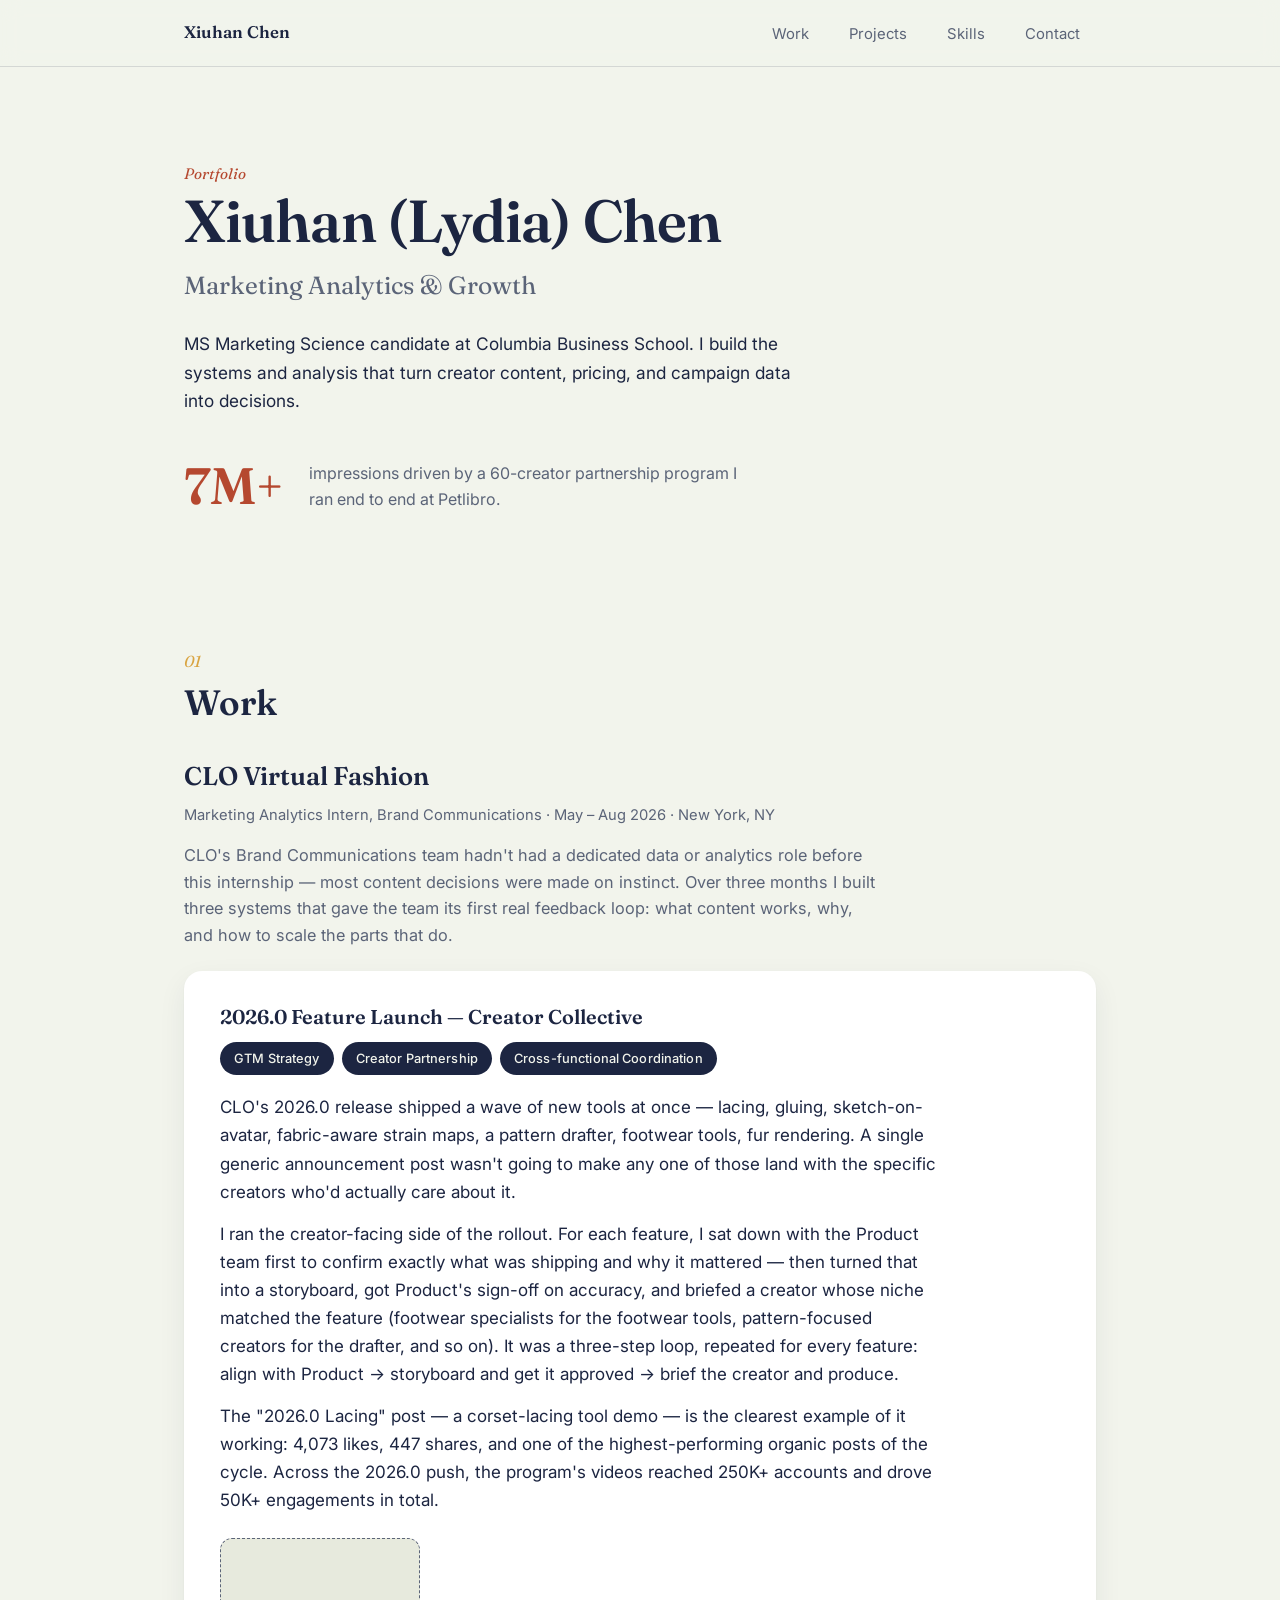
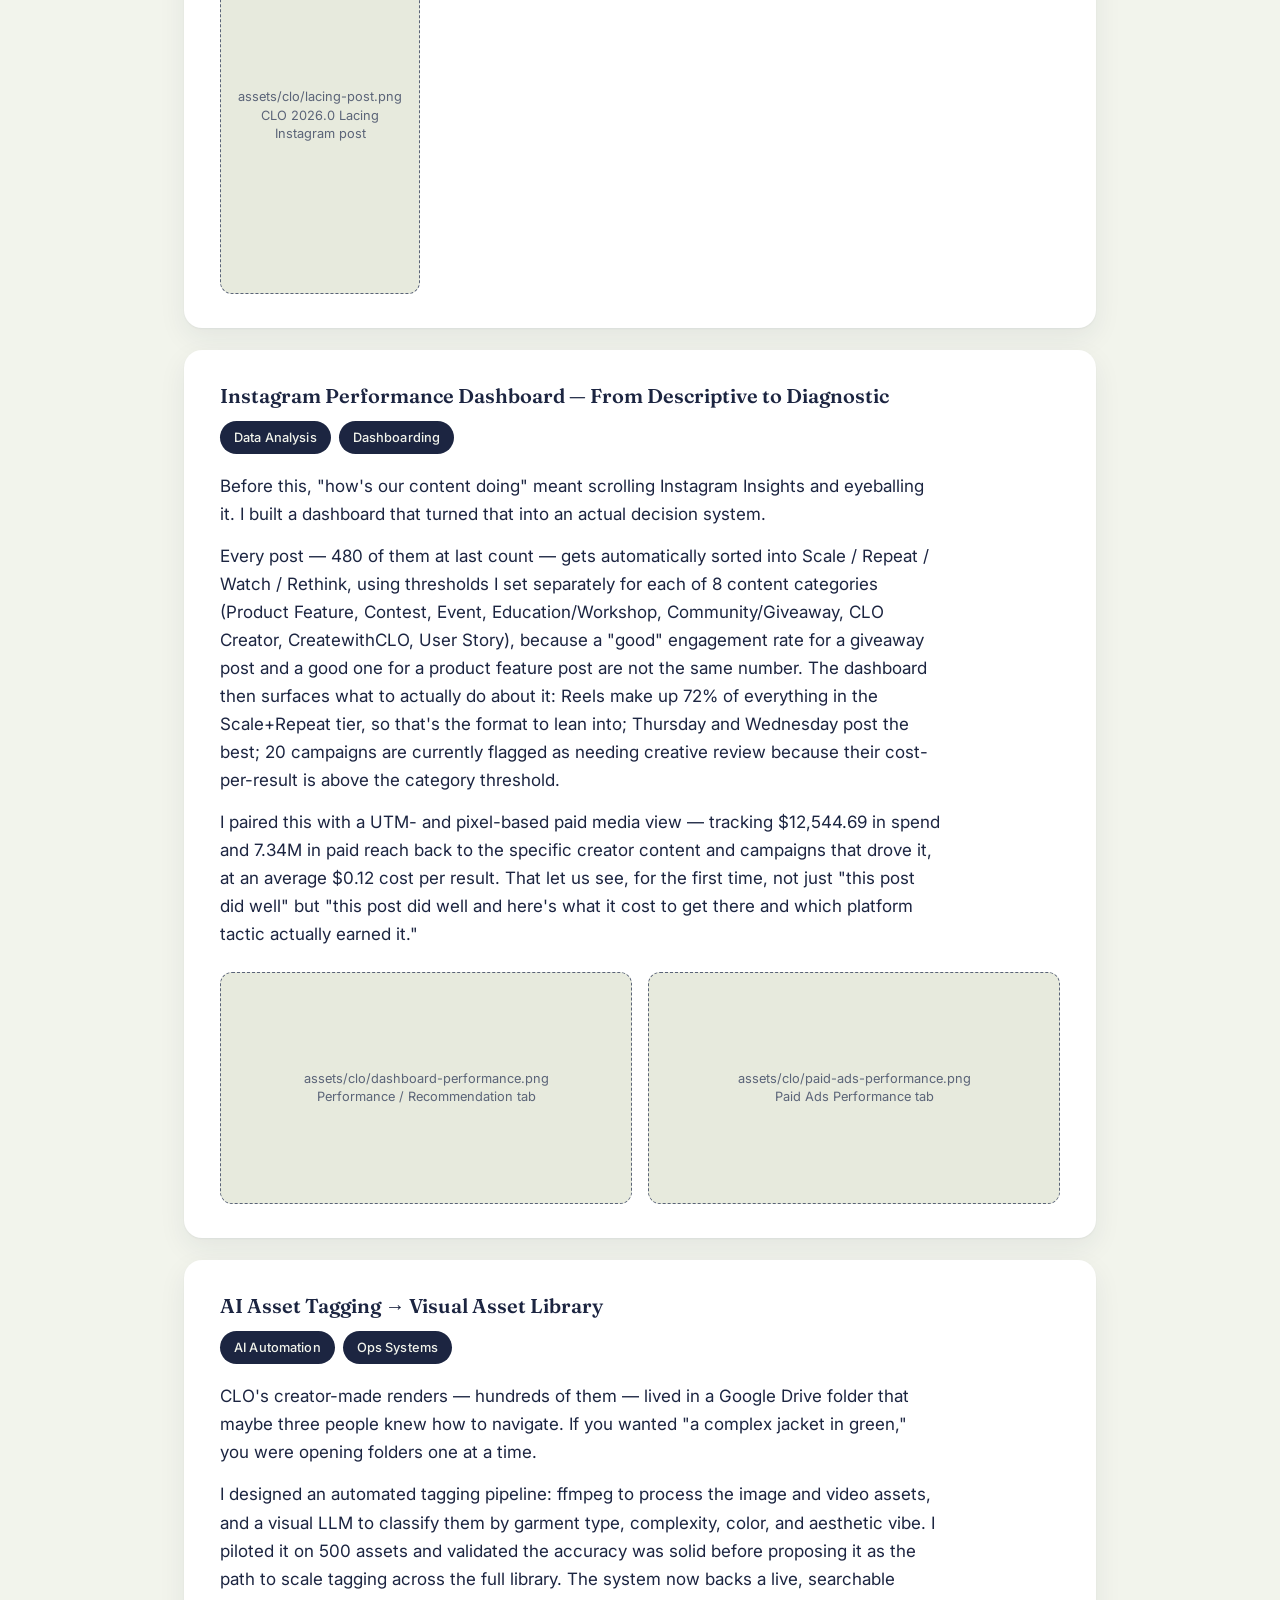
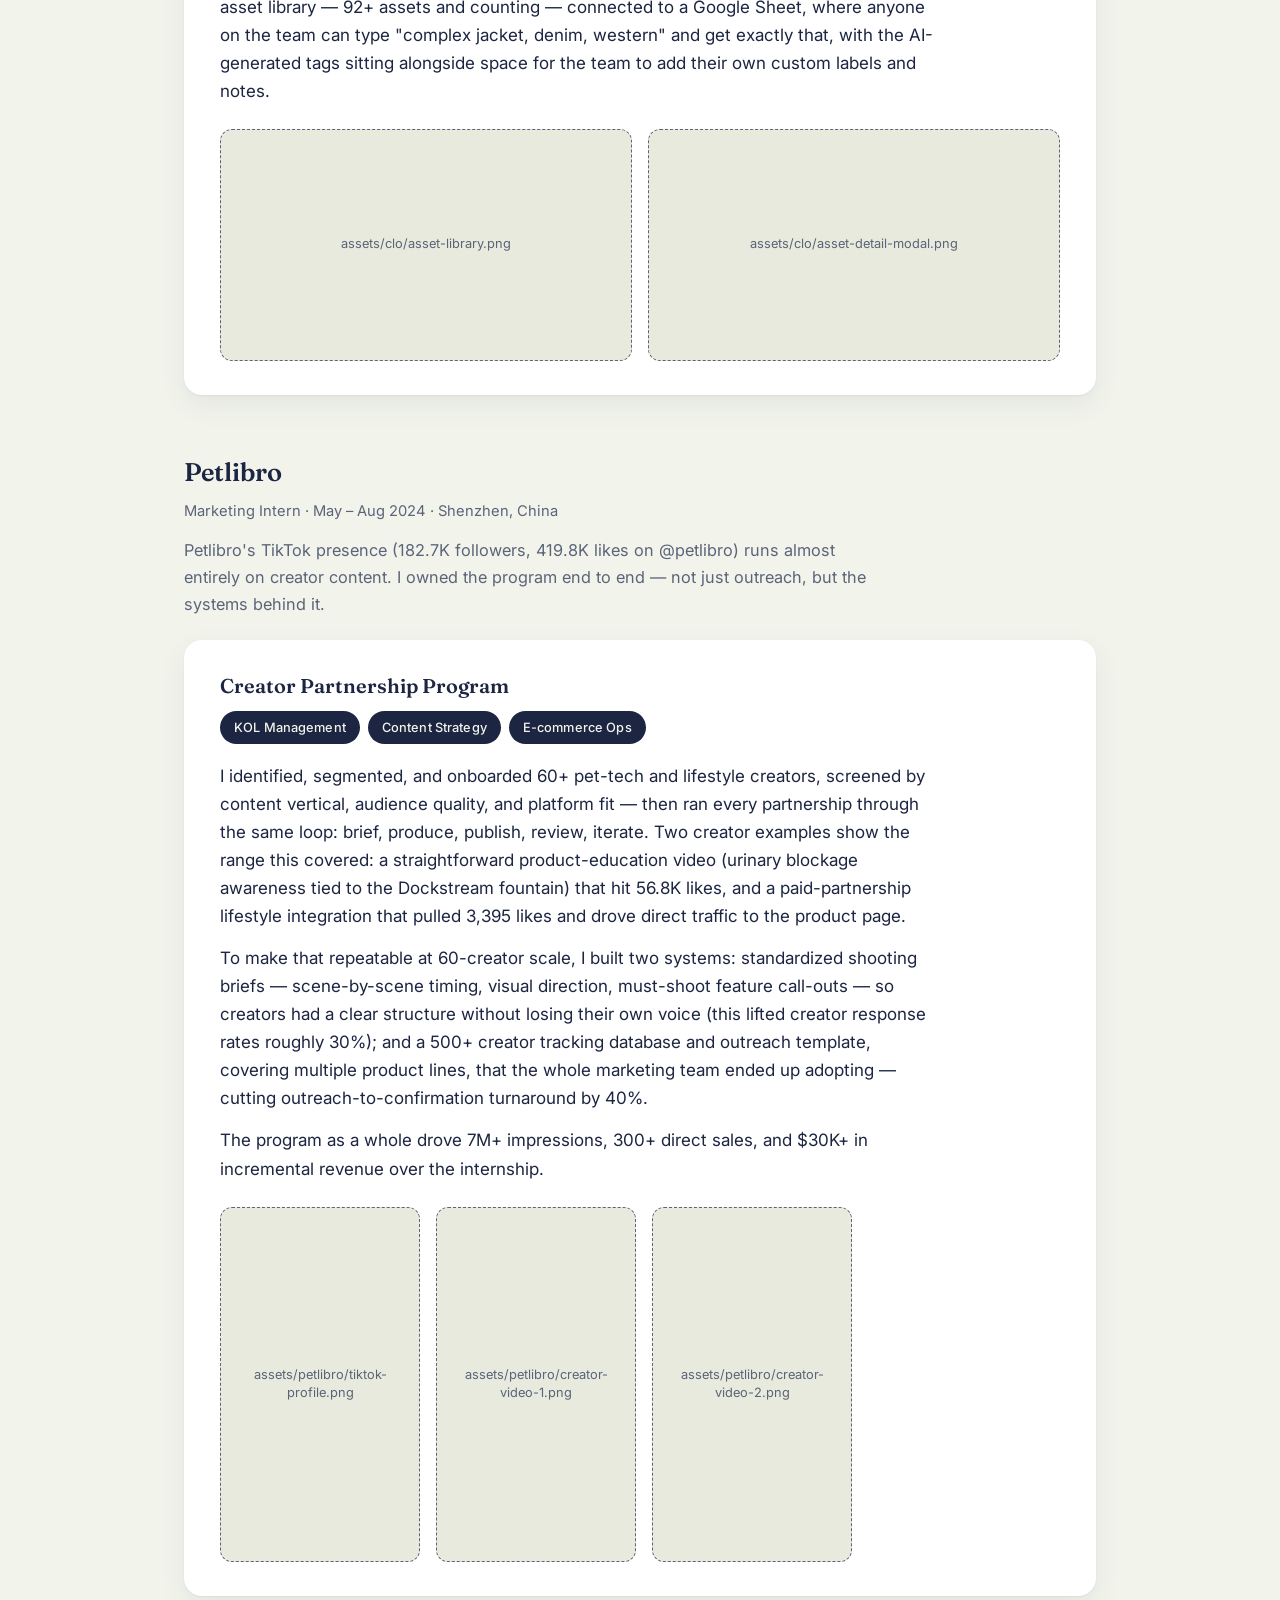
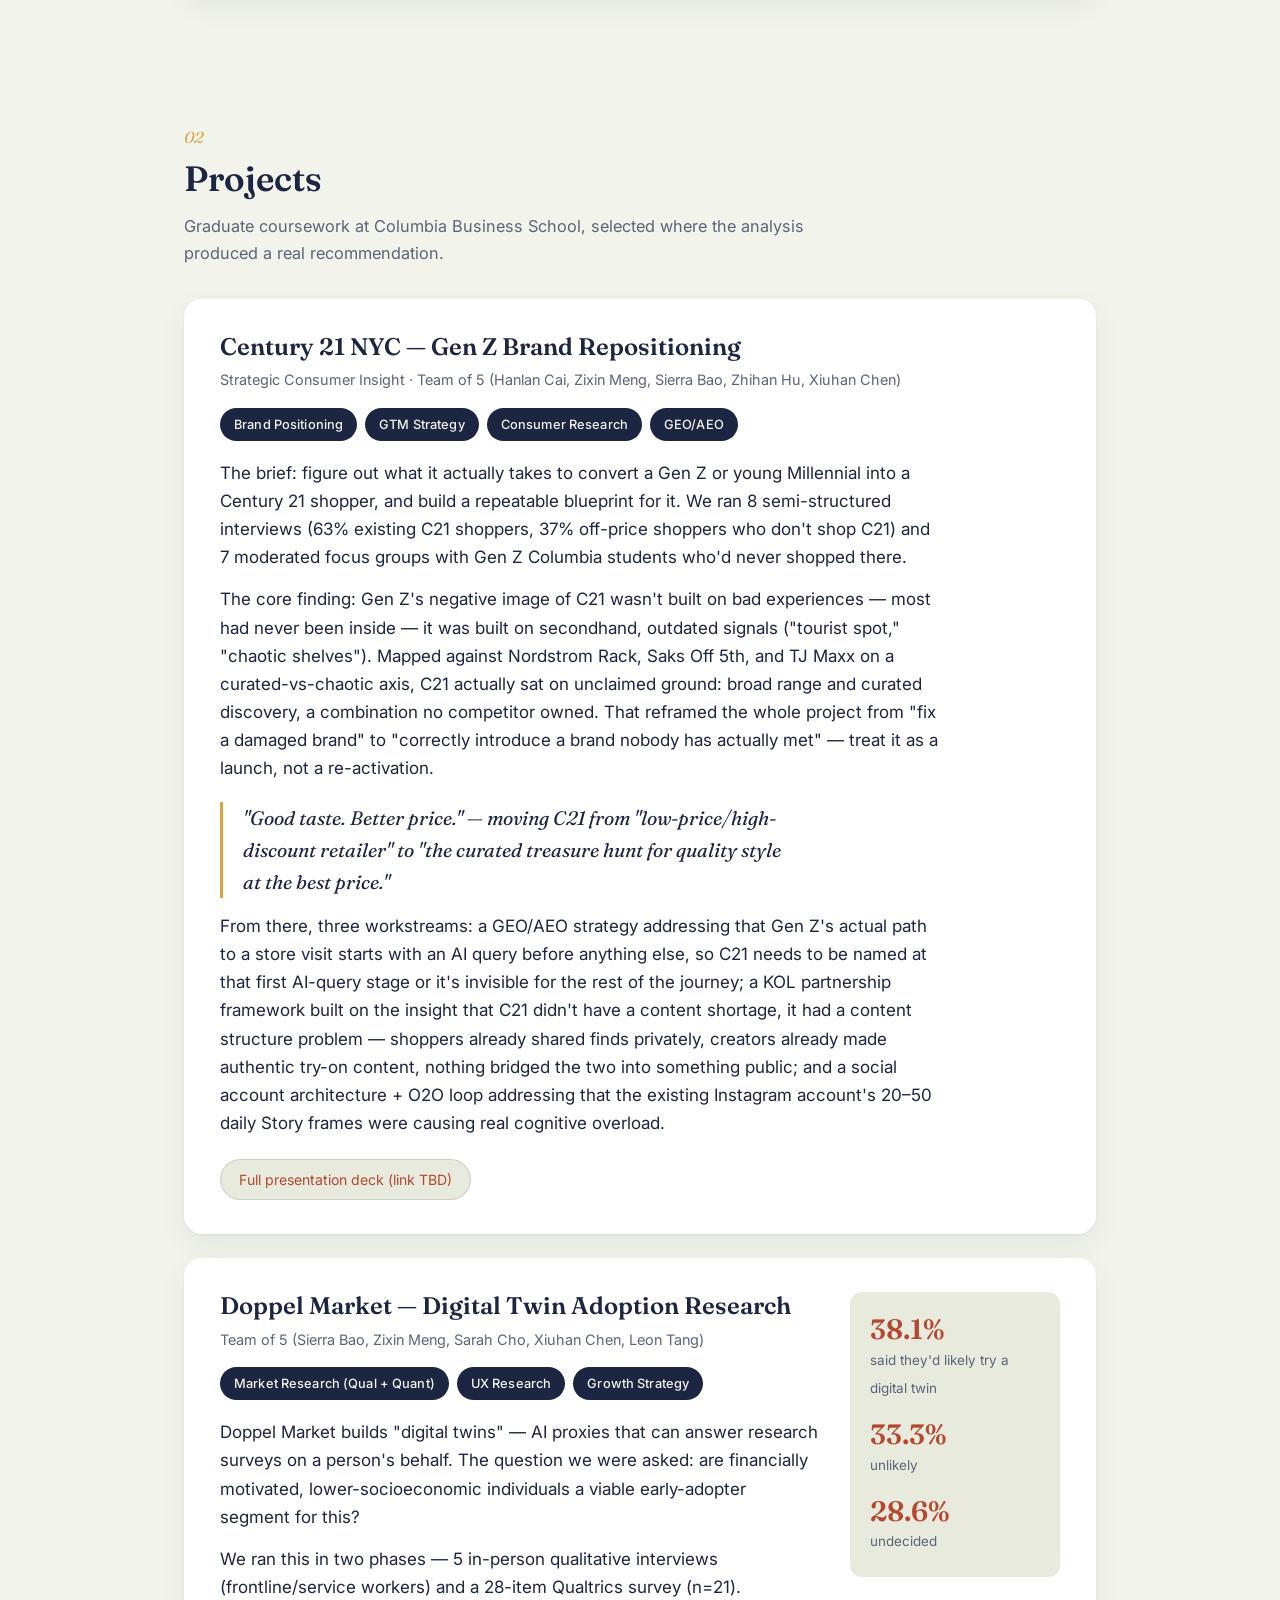
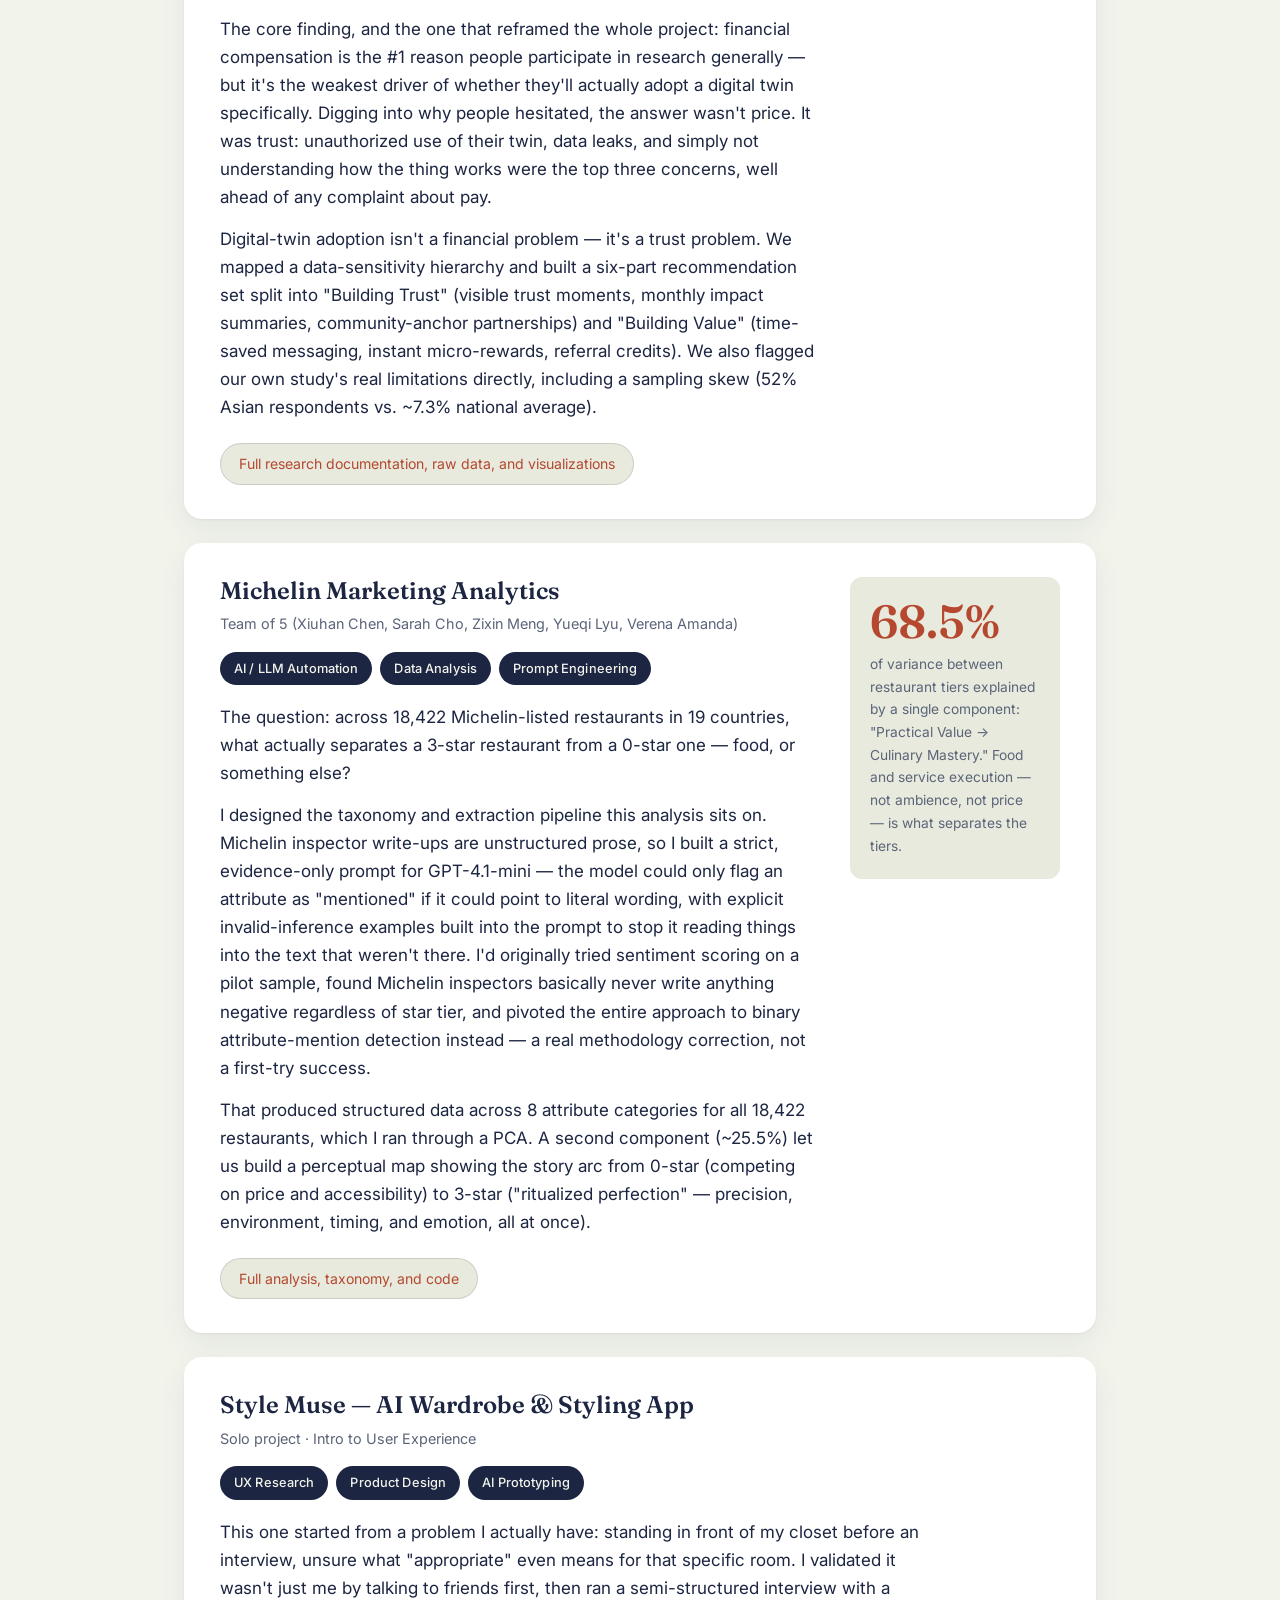
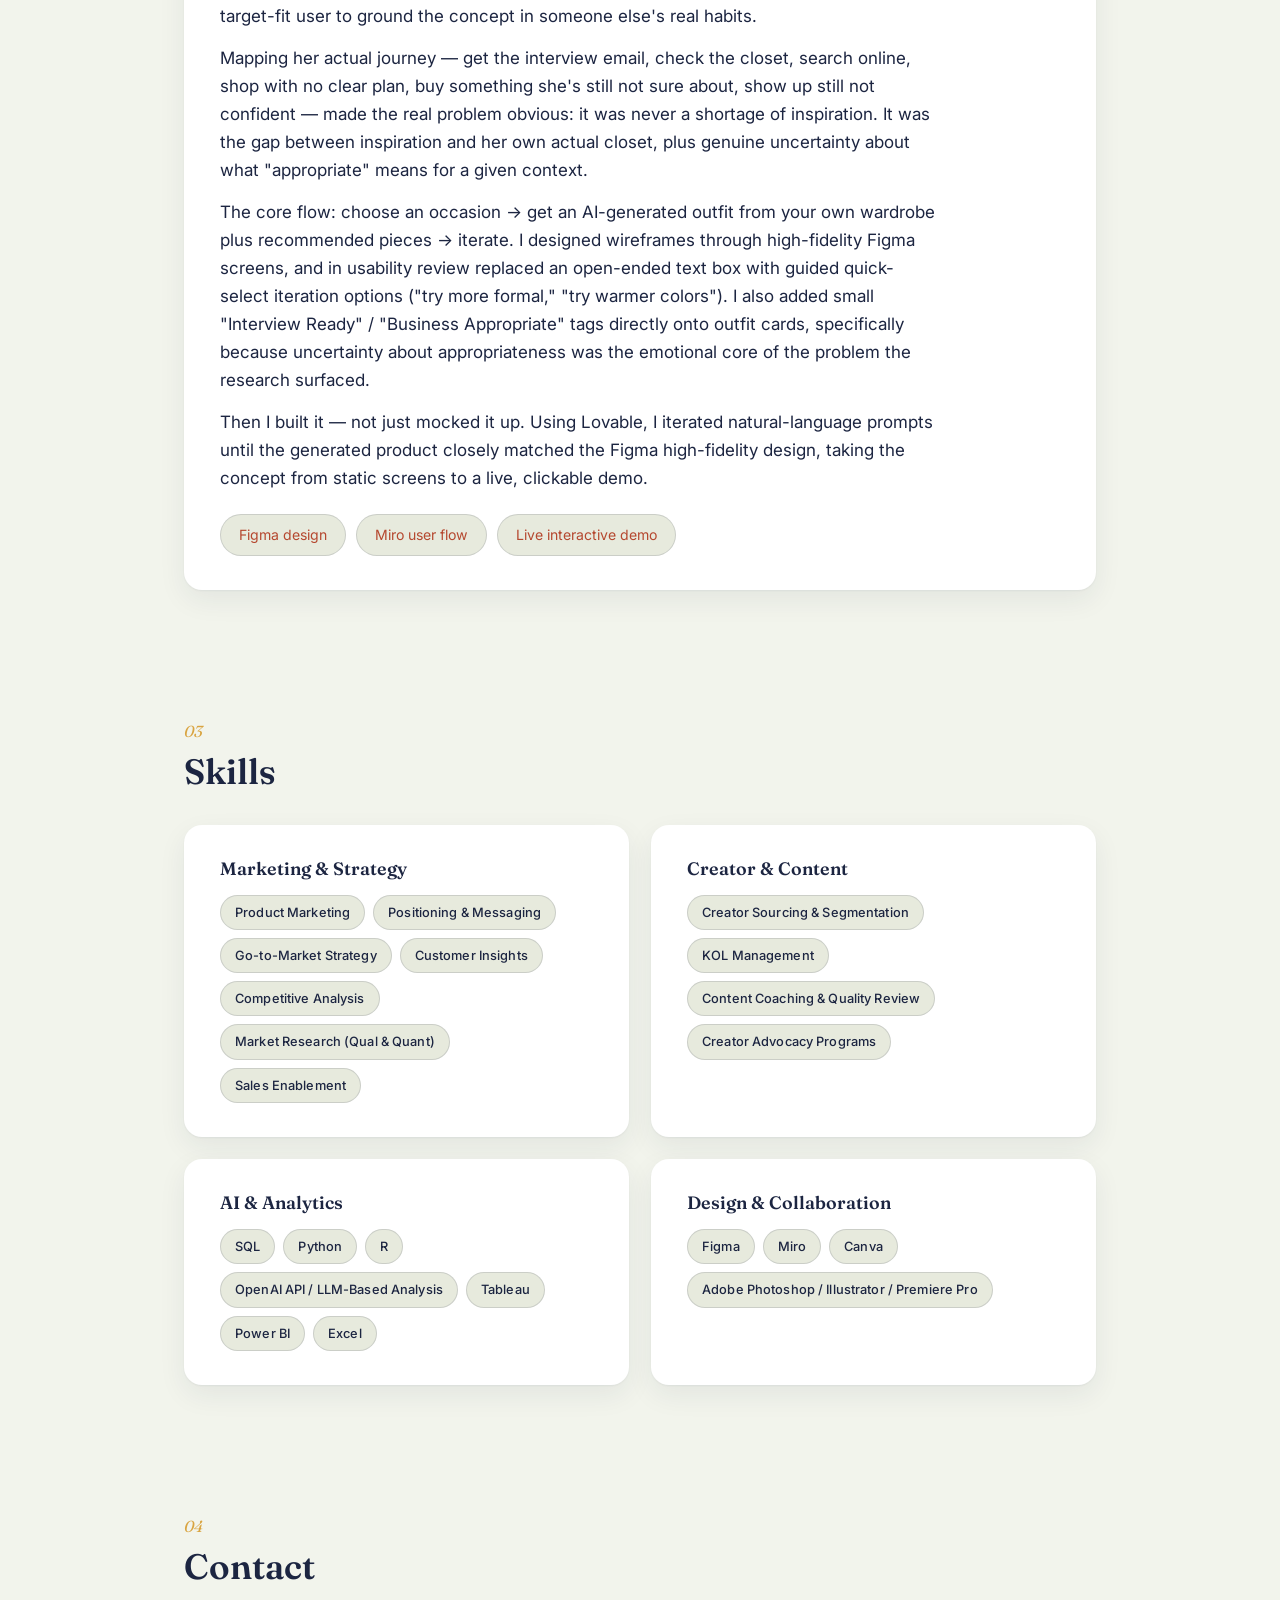
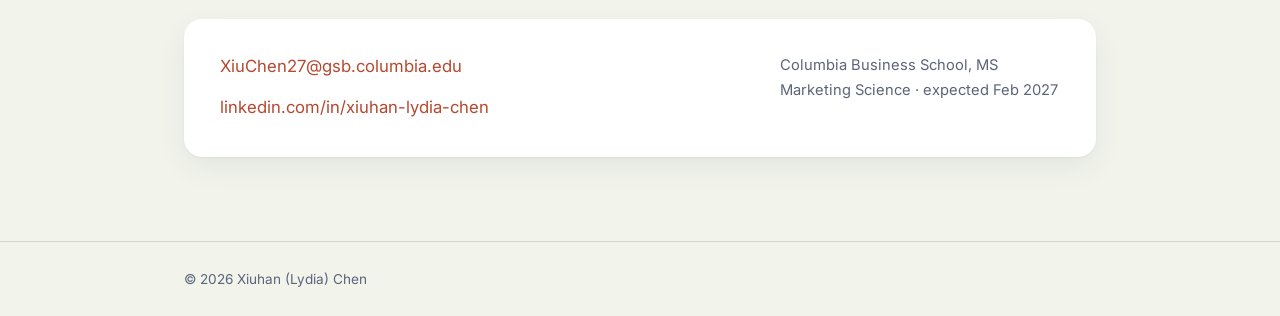
==== index.html @ 7b39d118 "Restyle site around rounded cards and pill tags Replaces the editorial ledger treatment with a card-" ====
<!DOCTYPE html>
<html lang="en">
<head>
<meta charset="UTF-8">
<meta name="viewport" content="width=device-width, initial-scale=1.0">
<title>Xiuhan (Lydia) Chen — Marketing Analytics &amp; Growth</title>
<meta name="description" content="Portfolio of Xiuhan (Lydia) Chen — Marketing Analytics &amp; Growth. MS Marketing Science candidate at Columbia Business School.">
<link rel="icon" href="data:image/svg+xml,<svg xmlns=%22http://www.w3.org/2000/svg%22 viewBox=%220 0 100 100%22><text y=%22.9em%22 font-size=%2290%22>%F0%9F%93%8A</text></svg>">

<link rel="preconnect" href="https://fonts.googleapis.com">
<link rel="preconnect" href="https://fonts.gstatic.com" crossorigin>
<link href="https://fonts.googleapis.com/css2?family=Fraunces:ital,opsz,wght@0,9..144,400;0,9..144,500;0,9..144,600;1,9..144,500&family=Inter:wght@400;500;600&display=swap" rel="stylesheet">

<link rel="stylesheet" href="style.css">
</head>
<body>

<nav class="site-nav">
  <div class="wrap">
    <div class="nav-name"><a href="#top">Xiuhan Chen</a></div>
    <button class="nav-toggle" id="navToggle" aria-label="Toggle navigation" aria-expanded="false">☰</button>
    <ul class="nav-links" id="navLinks">
      <li><a href="#work">Work</a></li>
      <li><a href="#projects">Projects</a></li>
      <li><a href="#skills">Skills</a></li>
      <li><a href="#contact">Contact</a></li>
    </ul>
  </div>
</nav>

<main id="top">

  <!-- ===================== HERO ===================== -->
  <header class="hero">
    <div class="wrap">
      <span class="hero-eyebrow">Portfolio</span>
      <h1>Xiuhan (Lydia) Chen</h1>
      <p class="hero-tagline">Marketing Analytics &amp; Growth</p>
      <p class="hero-bio">MS Marketing Science candidate at Columbia Business School. I build the systems and analysis that turn creator content, pricing, and campaign data into decisions.</p>

      <div class="hero-stat">
        <span class="hero-stat-num">7M+</span>
        <span class="hero-stat-desc">impressions driven by a 60-creator partnership program I ran end to end at Petlibro.</span>
      </div>
    </div>
  </header>

  <!-- ===================== WORK ===================== -->
  <section id="work">
    <div class="wrap">
      <div class="section-head">
        <span class="section-num">01</span>
        <h2>Work</h2>
      </div>

      <!-- Entry 1: CLO Virtual Fashion -->
      <article class="work-entry">
        <div class="work-entry-head">
          <div class="work-company">CLO Virtual Fashion</div>
          <div class="work-meta">Marketing Analytics Intern, Brand Communications · May – Aug 2026 · New York, NY</div>
          <p class="work-intro">CLO's Brand Communications team hadn't had a dedicated data or analytics role before this internship — most content decisions were made on instinct. Over three months I built three systems that gave the team its first real feedback loop: what content works, why, and how to scale the parts that do.</p>
        </div>

        <div class="sub-entries">

          <!-- Sub-entry 1 -->
          <div class="card card-hover sub-entry">
            <h3 class="sub-entry-title">2026.0 Feature Launch — Creator Collective</h3>
            <ul class="tag-row">
              <li class="tag">GTM Strategy</li>
              <li class="tag">Creator Partnership</li>
              <li class="tag">Cross-functional Coordination</li>
            </ul>

            <p>CLO's 2026.0 release shipped a wave of new tools at once — lacing, gluing, sketch-on-avatar, fabric-aware strain maps, a pattern drafter, footwear tools, fur rendering. A single generic announcement post wasn't going to make any one of those land with the specific creators who'd actually care about it.</p>
            <p>I ran the creator-facing side of the rollout. For each feature, I sat down with the Product team first to confirm exactly what was shipping and why it mattered — then turned that into a storyboard, got Product's sign-off on accuracy, and briefed a creator whose niche matched the feature (footwear specialists for the footwear tools, pattern-focused creators for the drafter, and so on). It was a three-step loop, repeated for every feature: align with Product → storyboard and get it approved → brief the creator and produce.</p>
            <p>The "2026.0 Lacing" post — a corset-lacing tool demo — is the clearest example of it working: 4,073 likes, 447 shares, and one of the highest-performing organic posts of the cycle. Across the 2026.0 push, the program's videos reached 250K+ accounts and drove 50K+ engagements in total.</p>

            <div class="sub-entry-media">
              <div class="img-placeholder ph-9x16" data-asset="assets/clo/lacing-post.png">assets/clo/lacing-post.png<br>CLO 2026.0 Lacing Instagram post</div>
            </div>
          </div>

          <!-- Sub-entry 2 -->
          <div class="card card-hover sub-entry">
            <h3 class="sub-entry-title">Instagram Performance Dashboard — From Descriptive to Diagnostic</h3>
            <ul class="tag-row">
              <li class="tag">Data Analysis</li>
              <li class="tag">Dashboarding</li>
            </ul>

            <p>Before this, "how's our content doing" meant scrolling Instagram Insights and eyeballing it. I built a dashboard that turned that into an actual decision system.</p>
            <p>Every post — 480 of them at last count — gets automatically sorted into Scale / Repeat / Watch / Rethink, using thresholds I set separately for each of 8 content categories (Product Feature, Contest, Event, Education/Workshop, Community/Giveaway, CLO Creator, CreatewithCLO, User Story), because a "good" engagement rate for a giveaway post and a good one for a product feature post are not the same number. The dashboard then surfaces what to actually do about it: Reels make up 72% of everything in the Scale+Repeat tier, so that's the format to lean into; Thursday and Wednesday post the best; 20 campaigns are currently flagged as needing creative review because their cost-per-result is above the category threshold.</p>
            <p>I paired this with a UTM- and pixel-based paid media view — tracking $12,544.69 in spend and 7.34M in paid reach back to the specific creator content and campaigns that drove it, at an average $0.12 cost per result. That let us see, for the first time, not just "this post did well" but "this post did well and here's what it cost to get there and which platform tactic actually earned it."</p>

            <div class="sub-entry-media">
              <div class="img-placeholder ph-16x9" data-asset="assets/clo/dashboard-performance.png">assets/clo/dashboard-performance.png<br>Performance / Recommendation tab</div>
              <div class="img-placeholder ph-16x9" data-asset="assets/clo/paid-ads-performance.png">assets/clo/paid-ads-performance.png<br>Paid Ads Performance tab</div>
            </div>
          </div>

          <!-- Sub-entry 3 -->
          <div class="card card-hover sub-entry">
            <h3 class="sub-entry-title">AI Asset Tagging → Visual Asset Library</h3>
            <ul class="tag-row">
              <li class="tag">AI Automation</li>
              <li class="tag">Ops Systems</li>
            </ul>

            <p>CLO's creator-made renders — hundreds of them — lived in a Google Drive folder that maybe three people knew how to navigate. If you wanted "a complex jacket in green," you were opening folders one at a time.</p>
            <p>I designed an automated tagging pipeline: ffmpeg to process the image and video assets, and a visual LLM to classify them by garment type, complexity, color, and aesthetic vibe. I piloted it on 500 assets and validated the accuracy was solid before proposing it as the path to scale tagging across the full library. The system now backs a live, searchable asset library — 92+ assets and counting — connected to a Google Sheet, where anyone on the team can type "complex jacket, denim, western" and get exactly that, with the AI-generated tags sitting alongside space for the team to add their own custom labels and notes.</p>

            <div class="sub-entry-media">
              <div class="img-placeholder ph-16x9" data-asset="assets/clo/asset-library.png">assets/clo/asset-library.png</div>
              <div class="img-placeholder ph-16x9" data-asset="assets/clo/asset-detail-modal.png">assets/clo/asset-detail-modal.png</div>
            </div>
          </div>

        </div>
      </article>

      <!-- Entry 2: Petlibro -->
      <article class="work-entry">
        <div class="work-entry-head">
          <div class="work-company">Petlibro</div>
          <div class="work-meta">Marketing Intern · May – Aug 2024 · Shenzhen, China</div>
          <p class="work-intro">Petlibro's TikTok presence (182.7K followers, 419.8K likes on @petlibro) runs almost entirely on creator content. I owned the program end to end — not just outreach, but the systems behind it.</p>
        </div>

        <div class="sub-entries">
          <div class="card card-hover sub-entry">
            <h3 class="sub-entry-title">Creator Partnership Program</h3>
            <ul class="tag-row">
              <li class="tag">KOL Management</li>
              <li class="tag">Content Strategy</li>
              <li class="tag">E-commerce Ops</li>
            </ul>

            <p>I identified, segmented, and onboarded 60+ pet-tech and lifestyle creators, screened by content vertical, audience quality, and platform fit — then ran every partnership through the same loop: brief, produce, publish, review, iterate. Two creator examples show the range this covered: a straightforward product-education video (urinary blockage awareness tied to the Dockstream fountain) that hit 56.8K likes, and a paid-partnership lifestyle integration that pulled 3,395 likes and drove direct traffic to the product page.</p>
            <p>To make that repeatable at 60-creator scale, I built two systems: standardized shooting briefs — scene-by-scene timing, visual direction, must-shoot feature call-outs — so creators had a clear structure without losing their own voice (this lifted creator response rates roughly 30%); and a 500+ creator tracking database and outreach template, covering multiple product lines, that the whole marketing team ended up adopting — cutting outreach-to-confirmation turnaround by 40%.</p>
            <p>The program as a whole drove 7M+ impressions, 300+ direct sales, and $30K+ in incremental revenue over the internship.</p>

            <div class="sub-entry-media">
              <div class="img-placeholder ph-9x16" data-asset="assets/petlibro/tiktok-profile.png">assets/petlibro/tiktok-profile.png</div>
              <div class="img-placeholder ph-9x16" data-asset="assets/petlibro/creator-video-1.png">assets/petlibro/creator-video-1.png</div>
              <div class="img-placeholder ph-9x16" data-asset="assets/petlibro/creator-video-2.png">assets/petlibro/creator-video-2.png</div>
            </div>
          </div>
        </div>
      </article>

    </div>
  </section>

  <!-- ===================== PROJECTS ===================== -->
  <section id="projects">
    <div class="wrap">
      <div class="section-head">
        <span class="section-num">02</span>
        <h2>Projects</h2>
        <p class="section-intro">Graduate coursework at Columbia Business School, selected where the analysis produced a real recommendation.</p>
      </div>

      <div class="projects-list">

        <!-- Project 1: Century 21 -->
        <article class="card card-hover project-block">
          <h3 class="project-title">Century 21 NYC — Gen Z Brand Repositioning</h3>
          <p class="project-meta">Strategic Consumer Insight · Team of 5 (Hanlan Cai, Zixin Meng, Sierra Bao, Zhihan Hu, Xiuhan Chen)</p>
          <ul class="tag-row">
            <li class="tag">Brand Positioning</li>
            <li class="tag">GTM Strategy</li>
            <li class="tag">Consumer Research</li>
            <li class="tag">GEO/AEO</li>
          </ul>

          <div class="project-body">
            <p>The brief: figure out what it actually takes to convert a Gen Z or young Millennial into a Century 21 shopper, and build a repeatable blueprint for it. We ran 8 semi-structured interviews (63% existing C21 shoppers, 37% off-price shoppers who don't shop C21) and 7 moderated focus groups with Gen Z Columbia students who'd never shopped there.</p>
            <p>The core finding: Gen Z's negative image of C21 wasn't built on bad experiences — most had never been inside — it was built on secondhand, outdated signals ("tourist spot," "chaotic shelves"). Mapped against Nordstrom Rack, Saks Off 5th, and TJ Maxx on a curated-vs-chaotic axis, C21 actually sat on unclaimed ground: broad range and curated discovery, a combination no competitor owned. That reframed the whole project from "fix a damaged brand" to "correctly introduce a brand nobody has actually met" — treat it as a launch, not a re-activation.</p>

            <p class="project-pullquote">"Good taste. Better price." — moving C21 from "low-price/high-discount retailer" to "the curated treasure hunt for quality style at the best price."</p>

            <p>From there, three workstreams: a GEO/AEO strategy addressing that Gen Z's actual path to a store visit starts with an AI query before anything else, so C21 needs to be named at that first AI-query stage or it's invisible for the rest of the journey; a KOL partnership framework built on the insight that C21 didn't have a content shortage, it had a content structure problem — shoppers already shared finds privately, creators already made authentic try-on content, nothing bridged the two into something public; and a social account architecture + O2O loop addressing that the existing Instagram account's 20–50 daily Story frames were causing real cognitive overload.</p>
          </div>

          <a class="project-link-single" href="#" data-asset="link:century21-deck">Full presentation deck (link TBD)</a>
        </article>

        <!-- Project 2: Doppel Market -->
        <article class="card card-hover project-block">
          <div class="project-with-stat">
            <div>
              <h3 class="project-title">Doppel Market — Digital Twin Adoption Research</h3>
              <p class="project-meta">Team of 5 (Sierra Bao, Zixin Meng, Sarah Cho, Xiuhan Chen, Leon Tang)</p>
              <ul class="tag-row">
                <li class="tag">Market Research (Qual + Quant)</li>
                <li class="tag">UX Research</li>
                <li class="tag">Growth Strategy</li>
              </ul>

              <div class="project-body">
                <p>Doppel Market builds "digital twins" — AI proxies that can answer research surveys on a person's behalf. The question we were asked: are financially motivated, lower-socioeconomic individuals a viable early-adopter segment for this?</p>
                <p>We ran this in two phases — 5 in-person qualitative interviews (frontline/service workers) and a 28-item Qualtrics survey (n=21).</p>
                <p>The core finding, and the one that reframed the whole project: financial compensation is the #1 reason people participate in research generally — but it's the weakest driver of whether they'll actually adopt a digital twin specifically. Digging into why people hesitated, the answer wasn't price. It was trust: unauthorized use of their twin, data leaks, and simply not understanding how the thing works were the top three concerns, well ahead of any complaint about pay.</p>
                <p>Digital-twin adoption isn't a financial problem — it's a trust problem. We mapped a data-sensitivity hierarchy and built a six-part recommendation set split into "Building Trust" (visible trust moments, monthly impact summaries, community-anchor partnerships) and "Building Value" (time-saved messaging, instant micro-rewards, referral credits). We also flagged our own study's real limitations directly, including a sampling skew (52% Asian respondents vs. ~7.3% national average).</p>
              </div>

              <a class="project-link-single" href="https://drive.google.com/drive/folders/155cTOVy5mO4xv2ils8jAzyMen9ybnhGl" target="_blank" rel="noopener">Full research documentation, raw data, and visualizations</a>
            </div>

            <aside class="project-stat-col">
              <div class="project-stat-row">
                <span class="project-stat-num">38.1%</span>
                <span class="project-stat-label">said they'd likely try a digital twin</span>
              </div>
              <div class="project-stat-row">
                <span class="project-stat-num">33.3%</span>
                <span class="project-stat-label">unlikely</span>
              </div>
              <div class="project-stat-row">
                <span class="project-stat-num">28.6%</span>
                <span class="project-stat-label">undecided</span>
              </div>
            </aside>
          </div>
        </article>

        <!-- Project 3: Michelin -->
        <article class="card card-hover project-block">
          <div class="project-with-stat">
            <div>
              <h3 class="project-title">Michelin Marketing Analytics</h3>
              <p class="project-meta">Team of 5 (Xiuhan Chen, Sarah Cho, Zixin Meng, Yueqi Lyu, Verena Amanda)</p>
              <ul class="tag-row">
                <li class="tag">AI / LLM Automation</li>
                <li class="tag">Data Analysis</li>
                <li class="tag">Prompt Engineering</li>
              </ul>

              <div class="project-body">
                <p>The question: across 18,422 Michelin-listed restaurants in 19 countries, what actually separates a 3-star restaurant from a 0-star one — food, or something else?</p>
                <p>I designed the taxonomy and extraction pipeline this analysis sits on. Michelin inspector write-ups are unstructured prose, so I built a strict, evidence-only prompt for GPT-4.1-mini — the model could only flag an attribute as "mentioned" if it could point to literal wording, with explicit invalid-inference examples built into the prompt to stop it reading things into the text that weren't there. I'd originally tried sentiment scoring on a pilot sample, found Michelin inspectors basically never write anything negative regardless of star tier, and pivoted the entire approach to binary attribute-mention detection instead — a real methodology correction, not a first-try success.</p>
                <p>That produced structured data across 8 attribute categories for all 18,422 restaurants, which I ran through a PCA. A second component (~25.5%) let us build a perceptual map showing the story arc from 0-star (competing on price and accessibility) to 3-star ("ritualized perfection" — precision, environment, timing, and emotion, all at once).</p>
              </div>

              <a class="project-link-single" href="https://drive.google.com/drive/folders/1P9UM2iPpLMjSWZ-BCuNPsp1yfUKhINB3" target="_blank" rel="noopener">Full analysis, taxonomy, and code</a>
            </div>

            <aside class="project-stat-col">
              <span class="project-stat-big">68.5%</span>
              <p class="project-stat-big-label">of variance between restaurant tiers explained by a single component: "Practical Value → Culinary Mastery." Food and service execution — not ambience, not price — is what separates the tiers.</p>
            </aside>
          </div>
        </article>

        <!-- Project 4: Style Muse -->
        <article class="card card-hover project-block">
          <h3 class="project-title">Style Muse — AI Wardrobe &amp; Styling App</h3>
          <p class="project-meta">Solo project · Intro to User Experience</p>
          <ul class="tag-row">
            <li class="tag">UX Research</li>
            <li class="tag">Product Design</li>
            <li class="tag">AI Prototyping</li>
          </ul>

          <div class="project-body">
            <p>This one started from a problem I actually have: standing in front of my closet before an interview, unsure what "appropriate" even means for that specific room. I validated it wasn't just me by talking to friends first, then ran a semi-structured interview with a target-fit user to ground the concept in someone else's real habits.</p>
            <p>Mapping her actual journey — get the interview email, check the closet, search online, shop with no clear plan, buy something she's still not sure about, show up still not confident — made the real problem obvious: it was never a shortage of inspiration. It was the gap between inspiration and her own actual closet, plus genuine uncertainty about what "appropriate" means for a given context.</p>
            <p>The core flow: choose an occasion → get an AI-generated outfit from your own wardrobe plus recommended pieces → iterate. I designed wireframes through high-fidelity Figma screens, and in usability review replaced an open-ended text box with guided quick-select iteration options ("try more formal," "try warmer colors"). I also added small "Interview Ready" / "Business Appropriate" tags directly onto outfit cards, specifically because uncertainty about appropriateness was the emotional core of the problem the research surfaced.</p>
            <p>Then I built it — not just mocked it up. Using Lovable, I iterated natural-language prompts until the generated product closely matched the Figma high-fidelity design, taking the concept from static screens to a live, clickable demo.</p>
          </div>

          <ul class="project-links">
            <li><a href="https://www.figma.com/design/jdJskTWYzAVGl6RbZ4pzI9/Untitled?node-id=0-1" target="_blank" rel="noopener">Figma design</a></li>
            <li><a href="https://miro.com/app/board/uXjVJnk38-M=/?share_link_id=931196650781" target="_blank" rel="noopener">Miro user flow</a></li>
            <li><a href="https://style-muse-ai-64.lovable.app/" target="_blank" rel="noopener">Live interactive demo</a></li>
          </ul>
        </article>

      </div>
    </div>
  </section>

  <!-- ===================== SKILLS ===================== -->
  <section id="skills">
    <div class="wrap">
      <div class="section-head">
        <span class="section-num">03</span>
        <h2>Skills</h2>
      </div>

      <div class="skills-grid">
        <div class="card skill-cat">
          <h3>Marketing &amp; Strategy</h3>
          <ul class="tag-row">
            <li class="tag tag-soft">Product Marketing</li>
            <li class="tag tag-soft">Positioning &amp; Messaging</li>
            <li class="tag tag-soft">Go-to-Market Strategy</li>
            <li class="tag tag-soft">Customer Insights</li>
            <li class="tag tag-soft">Competitive Analysis</li>
            <li class="tag tag-soft">Market Research (Qual &amp; Quant)</li>
            <li class="tag tag-soft">Sales Enablement</li>
          </ul>
        </div>

        <div class="card skill-cat">
          <h3>Creator &amp; Content</h3>
          <ul class="tag-row">
            <li class="tag tag-soft">Creator Sourcing &amp; Segmentation</li>
            <li class="tag tag-soft">KOL Management</li>
            <li class="tag tag-soft">Content Coaching &amp; Quality Review</li>
            <li class="tag tag-soft">Creator Advocacy Programs</li>
          </ul>
        </div>

        <div class="card skill-cat">
          <h3>AI &amp; Analytics</h3>
          <ul class="tag-row">
            <li class="tag tag-soft">SQL</li>
            <li class="tag tag-soft">Python</li>
            <li class="tag tag-soft">R</li>
            <li class="tag tag-soft">OpenAI API / LLM-Based Analysis</li>
            <li class="tag tag-soft">Tableau</li>
            <li class="tag tag-soft">Power BI</li>
            <li class="tag tag-soft">Excel</li>
          </ul>
        </div>

        <div class="card skill-cat">
          <h3>Design &amp; Collaboration</h3>
          <ul class="tag-row">
            <li class="tag tag-soft">Figma</li>
            <li class="tag tag-soft">Miro</li>
            <li class="tag tag-soft">Canva</li>
            <li class="tag tag-soft">Adobe Photoshop / Illustrator / Premiere Pro</li>
          </ul>
        </div>
      </div>
    </div>
  </section>

  <!-- ===================== CONTACT ===================== -->
  <section id="contact" class="contact">
    <div class="wrap">
      <div class="section-head">
        <span class="section-num">04</span>
        <h2>Contact</h2>
      </div>

      <div class="card contact-card">
        <div class="contact-lines">
          <a href="mailto:XiuChen27@gsb.columbia.edu">XiuChen27@gsb.columbia.edu</a>
          <a href="https://linkedin.com/in/xiuhan-lydia-chen" target="_blank" rel="noopener">linkedin.com/in/xiuhan-lydia-chen</a>
        </div>
        <p class="contact-school">Columbia Business School, MS Marketing Science · expected Feb 2027</p>
      </div>
    </div>
  </section>

</main>

<footer class="site-footer">
  <div class="wrap">
    &copy; 2026 Xiuhan (Lydia) Chen
  </div>
</footer>

<script src="script.js"></script>
</body>
</html>
---- style.css ----
/* ===========================================================
   Design tokens
=========================================================== */
:root {
  --ink: #1C2541;
  --paper: #F2F4EC;
  --paper-2: #E7EADD;
  --accent: #D9A441;
  --accent-2: #B5482F;
  --slate: #5B6478;
  --line: rgba(28, 37, 65, 0.14);

  --card: #FFFFFF;
  --shadow: 0 1px 2px rgba(28, 37, 65, 0.05), 0 10px 28px rgba(28, 37, 65, 0.07);
  --shadow-hover: 0 2px 4px rgba(28, 37, 65, 0.06), 0 16px 40px rgba(28, 37, 65, 0.11);
  --radius: 18px;
  --radius-sm: 12px;

  --serif: 'Fraunces', Georgia, 'Times New Roman', serif;
  --sans: 'Inter', -apple-system, BlinkMacSystemFont, 'Segoe UI', sans-serif;

  --max-width: 960px;
  --gutter: 24px;
}

@media (prefers-color-scheme: dark) {
  :root {
    --ink: #EDE9DD;
    --paper: #14182B;
    --paper-2: #232941;
    --accent: #E4B563;
    --accent-2: #D9805F;
    --slate: #9AA2B8;
    --line: rgba(237, 233, 221, 0.14);

    --card: #1D2238;
    --shadow: 0 1px 2px rgba(0, 0, 0, 0.3), 0 10px 28px rgba(0, 0, 0, 0.35);
    --shadow-hover: 0 2px 4px rgba(0, 0, 0, 0.35), 0 16px 40px rgba(0, 0, 0, 0.45);
  }
}

* { box-sizing: border-box; }

html { scroll-behavior: smooth; }

@media (prefers-reduced-motion: reduce) {
  html { scroll-behavior: auto; }
  *, *::before, *::after {
    animation-duration: 0.001ms !important;
    animation-iteration-count: 1 !important;
    transition-duration: 0.001ms !important;
    scroll-behavior: auto !important;
  }
}

body {
  margin: 0;
  background: var(--paper);
  color: var(--ink);
  font-family: var(--sans);
  font-size: 17px;
  line-height: 1.65;
  -webkit-font-smoothing: antialiased;
}

h1, h2, h3, h4 {
  font-family: var(--serif);
  font-weight: 600;
  line-height: 1.15;
  margin: 0;
  color: var(--ink);
}

p { margin: 0; }

a { color: var(--ink); text-decoration: none; }

a:focus-visible,
button:focus-visible {
  outline: 2px solid var(--accent);
  outline-offset: 3px;
  border-radius: 2px;
}

.wrap {
  max-width: var(--max-width);
  margin: 0 auto;
  padding: 0 var(--gutter);
}

/* ===========================================================
   Card primitive
=========================================================== */
.card {
  background: var(--card);
  border-radius: var(--radius);
  box-shadow: var(--shadow);
  padding: 34px 36px;
  transition: box-shadow 0.25s ease, transform 0.25s ease;
}

.card-hover:hover {
  box-shadow: var(--shadow-hover);
  transform: translateY(-2px);
}

@media (max-width: 640px) {
  .card { padding: 24px 22px; }
}

/* ===========================================================
   Pill tags
=========================================================== */
.tag-row {
  list-style: none;
  margin: 0 0 18px;
  padding: 0;
  display: flex;
  flex-wrap: wrap;
  gap: 8px;
}

.tag {
  background: var(--ink);
  color: var(--paper);
  font-size: 0.8rem;
  font-weight: 500;
  letter-spacing: 0.01em;
  padding: 6px 14px;
  border-radius: 999px;
  white-space: nowrap;
}

.tag-soft {
  background: var(--paper-2);
  color: var(--ink);
  border: 1px solid var(--line);
}

/* ===========================================================
   Nav
=========================================================== */
.site-nav {
  position: sticky;
  top: 0;
  z-index: 50;
  background: color-mix(in srgb, var(--paper) 86%, transparent);
  backdrop-filter: blur(10px);
  border-bottom: 1px solid var(--line);
}

.site-nav .wrap {
  display: flex;
  align-items: center;
  justify-content: space-between;
  height: 66px;
}

.nav-name {
  font-family: var(--serif);
  font-weight: 600;
  font-size: 1.05rem;
}

.nav-name a { color: var(--ink); }

.nav-links {
  display: flex;
  gap: 8px;
  list-style: none;
  margin: 0;
  padding: 0;
}

.nav-links a {
  font-size: 0.93rem;
  color: var(--slate);
  padding: 8px 16px;
  border-radius: 999px;
  transition: background 0.18s ease, color 0.18s ease;
}

.nav-links a:hover {
  color: var(--ink);
  background: var(--paper-2);
}

.nav-toggle {
  display: none;
  background: none;
  border: 1px solid var(--line);
  border-radius: 10px;
  width: 40px;
  height: 40px;
  color: var(--ink);
  font-size: 1.1rem;
  cursor: pointer;
}

@media (max-width: 700px) {
  .nav-toggle { display: block; }

  .nav-links {
    display: none;
    position: absolute;
    top: 66px;
    left: 0;
    right: 0;
    background: var(--card);
    box-shadow: var(--shadow);
    flex-direction: column;
    gap: 0;
    padding: 10px var(--gutter) 16px;
  }

  .nav-links.open { display: flex; }

  .nav-links a {
    display: block;
    padding: 12px 4px;
    border-radius: 0;
    border-bottom: 1px solid var(--line);
  }

  .nav-links a:hover { background: transparent; }
}

/* ===========================================================
   Hero
=========================================================== */
.hero { padding: 92px 0 72px; }

.hero-eyebrow {
  font-size: 0.95rem;
  color: var(--accent-2);
  font-family: var(--serif);
  font-style: italic;
  margin-bottom: 18px;
  opacity: 0;
  animation: rise 0.7s ease forwards 0.05s;
}

.hero h1 {
  font-size: clamp(2.4rem, 5.4vw, 3.7rem);
  letter-spacing: -0.015em;
  opacity: 0;
  animation: rise 0.7s ease forwards 0.15s;
}

.hero-tagline {
  font-family: var(--serif);
  font-size: clamp(1.2rem, 2.4vw, 1.55rem);
  color: var(--slate);
  margin-top: 10px;
  opacity: 0;
  animation: rise 0.7s ease forwards 0.28s;
}

.hero-bio {
  max-width: 640px;
  margin-top: 24px;
  font-size: 1.08rem;
  opacity: 0;
  animation: rise 0.7s ease forwards 0.4s;
}

.hero-stat {
  margin-top: 44px;
  display: flex;
  align-items: center;
  gap: 26px;
  flex-wrap: wrap;
  opacity: 0;
  animation: rise 0.7s ease forwards 0.52s;
}

.hero-stat-num {
  font-family: var(--serif);
  font-size: clamp(2.4rem, 5.4vw, 3.2rem);
  color: var(--accent-2);
  font-weight: 600;
  line-height: 1;
  white-space: nowrap;
}

.hero-stat-desc {
  color: var(--slate);
  font-size: 1rem;
  max-width: 440px;
}

@keyframes rise {
  from { opacity: 0; transform: translateY(14px); }
  to { opacity: 1; transform: translateY(0); }
}

@media (prefers-reduced-motion: reduce) {
  .hero-eyebrow, .hero h1, .hero-tagline, .hero-bio, .hero-stat {
    opacity: 1;
    animation: none;
    transform: none;
  }
}

/* ===========================================================
   Section shell
=========================================================== */
section { padding: 64px 0; }

.section-head { margin-bottom: 32px; }

.section-num {
  font-family: var(--serif);
  font-style: italic;
  color: var(--accent);
  font-size: 1rem;
  display: block;
  margin-bottom: 8px;
}

.section-head h2 { font-size: clamp(1.8rem, 3.2vw, 2.2rem); }

.section-intro {
  margin-top: 14px;
  color: var(--slate);
  max-width: 640px;
  font-size: 1.02rem;
}

/* ===========================================================
   Work
=========================================================== */
.work-entry { margin-bottom: 56px; }
.work-entry:last-child { margin-bottom: 0; }

.work-entry-head { margin-bottom: 22px; }

.work-company {
  font-family: var(--serif);
  font-size: 1.6rem;
  font-weight: 600;
}

.work-meta {
  color: var(--slate);
  font-size: 0.92rem;
  margin-top: 6px;
}

.work-intro {
  margin-top: 14px;
  max-width: 700px;
  font-size: 1.02rem;
  color: var(--slate);
}

.sub-entries {
  display: flex;
  flex-direction: column;
  gap: 22px;
}

.sub-entry-title {
  font-family: var(--serif);
  font-size: 1.25rem;
  font-weight: 600;
  margin-bottom: 14px;
}

.sub-entry p {
  margin-bottom: 14px;
  max-width: 720px;
}

.sub-entry p:last-of-type { margin-bottom: 0; }

.sub-entry-media {
  display: flex;
  gap: 16px;
  flex-wrap: wrap;
  margin-top: 24px;
}

/* image placeholders */
.img-placeholder {
  background: var(--paper-2);
  border: 1px dashed var(--slate);
  border-radius: var(--radius-sm);
  display: flex;
  align-items: center;
  justify-content: center;
  text-align: center;
  color: var(--slate);
  font-size: 0.8rem;
  line-height: 1.45;
  padding: 10px;
}

.ph-16x9 {
  aspect-ratio: 16 / 9;
  flex: 1 1 280px;
  max-width: 100%;
}

.ph-9x16 {
  aspect-ratio: 9 / 16;
  max-width: 200px;
  flex: 0 1 200px;
}

/* ===========================================================
   Projects
=========================================================== */
.projects-list {
  display: flex;
  flex-direction: column;
  gap: 24px;
}

.project-title {
  font-family: var(--serif);
  font-size: 1.5rem;
  font-weight: 600;
  max-width: 640px;
}

.project-meta {
  margin-top: 8px;
  margin-bottom: 16px;
  color: var(--slate);
  font-size: 0.9rem;
}

.project-body { max-width: 720px; }

.project-body p { margin-bottom: 14px; }
.project-body p:last-child { margin-bottom: 0; }

.project-with-stat {
  display: grid;
  grid-template-columns: 1fr 210px;
  gap: 32px;
  align-items: start;
}

.project-stat-col {
  background: var(--paper-2);
  border-radius: var(--radius-sm);
  padding: 22px 20px;
}

.project-stat-row { margin-bottom: 18px; }
.project-stat-row:last-child { margin-bottom: 0; }

.project-stat-num {
  font-family: var(--serif);
  font-size: 1.75rem;
  color: var(--accent-2);
  font-weight: 600;
  display: block;
  line-height: 1.1;
}

.project-stat-label {
  font-size: 0.84rem;
  color: var(--slate);
  margin-top: 2px;
}

.project-stat-big {
  font-family: var(--serif);
  font-size: 2.9rem;
  color: var(--accent-2);
  font-weight: 600;
  line-height: 1;
  display: block;
}

.project-stat-big-label {
  font-size: 0.86rem;
  color: var(--slate);
  margin-top: 8px;
}

.project-pullquote {
  font-family: var(--serif);
  font-style: italic;
  font-size: 1.22rem;
  border-left: 3px solid var(--accent);
  padding-left: 20px;
  margin: 20px 0;
  max-width: 580px;
}

.project-links {
  margin: 22px 0 0;
  list-style: none;
  padding: 0;
  display: flex;
  flex-wrap: wrap;
  gap: 10px;
}

.project-links a,
.project-link-single {
  display: inline-block;
  margin-top: 0;
  background: var(--paper-2);
  border: 1px solid var(--line);
  border-radius: 999px;
  padding: 8px 18px;
  font-size: 0.88rem;
  color: var(--accent-2);
  transition: background 0.18s ease, border-color 0.18s ease;
}

.project-link-single { margin-top: 22px; }

.project-links a:hover,
.project-link-single:hover {
  background: var(--card);
  border-color: var(--accent-2);
}

@media (max-width: 700px) {
  .project-with-stat { grid-template-columns: 1fr; }
  .project-stat-col {
    display: flex;
    gap: 28px;
    flex-wrap: wrap;
  }
  .project-stat-col .project-stat-row { margin-bottom: 0; }
}

/* ===========================================================
   Skills
=========================================================== */
.skills-grid {
  display: grid;
  grid-template-columns: repeat(2, 1fr);
  gap: 22px;
}

.skill-cat h3 {
  font-size: 1.12rem;
  margin-bottom: 16px;
}

.skill-cat .tag-row { margin-bottom: 0; }

@media (max-width: 700px) {
  .skills-grid { grid-template-columns: 1fr; }
}

/* ===========================================================
   Contact / footer
=========================================================== */
.contact { padding-bottom: 84px; }

.contact-card {
  display: flex;
  flex-wrap: wrap;
  gap: 28px 48px;
  align-items: flex-start;
  justify-content: space-between;
}

.contact-lines {
  display: flex;
  flex-direction: column;
  gap: 12px;
  font-size: 1.05rem;
}

.contact-lines a {
  color: var(--accent-2);
  border-bottom: 1px solid transparent;
  align-self: flex-start;
}

.contact-lines a:hover { border-bottom-color: var(--accent-2); }

.contact-school {
  color: var(--slate);
  font-size: 0.92rem;
  max-width: 280px;
}

footer.site-footer {
  border-top: 1px solid var(--line);
  padding: 26px 0;
  color: var(--slate);
  font-size: 0.85rem;
}
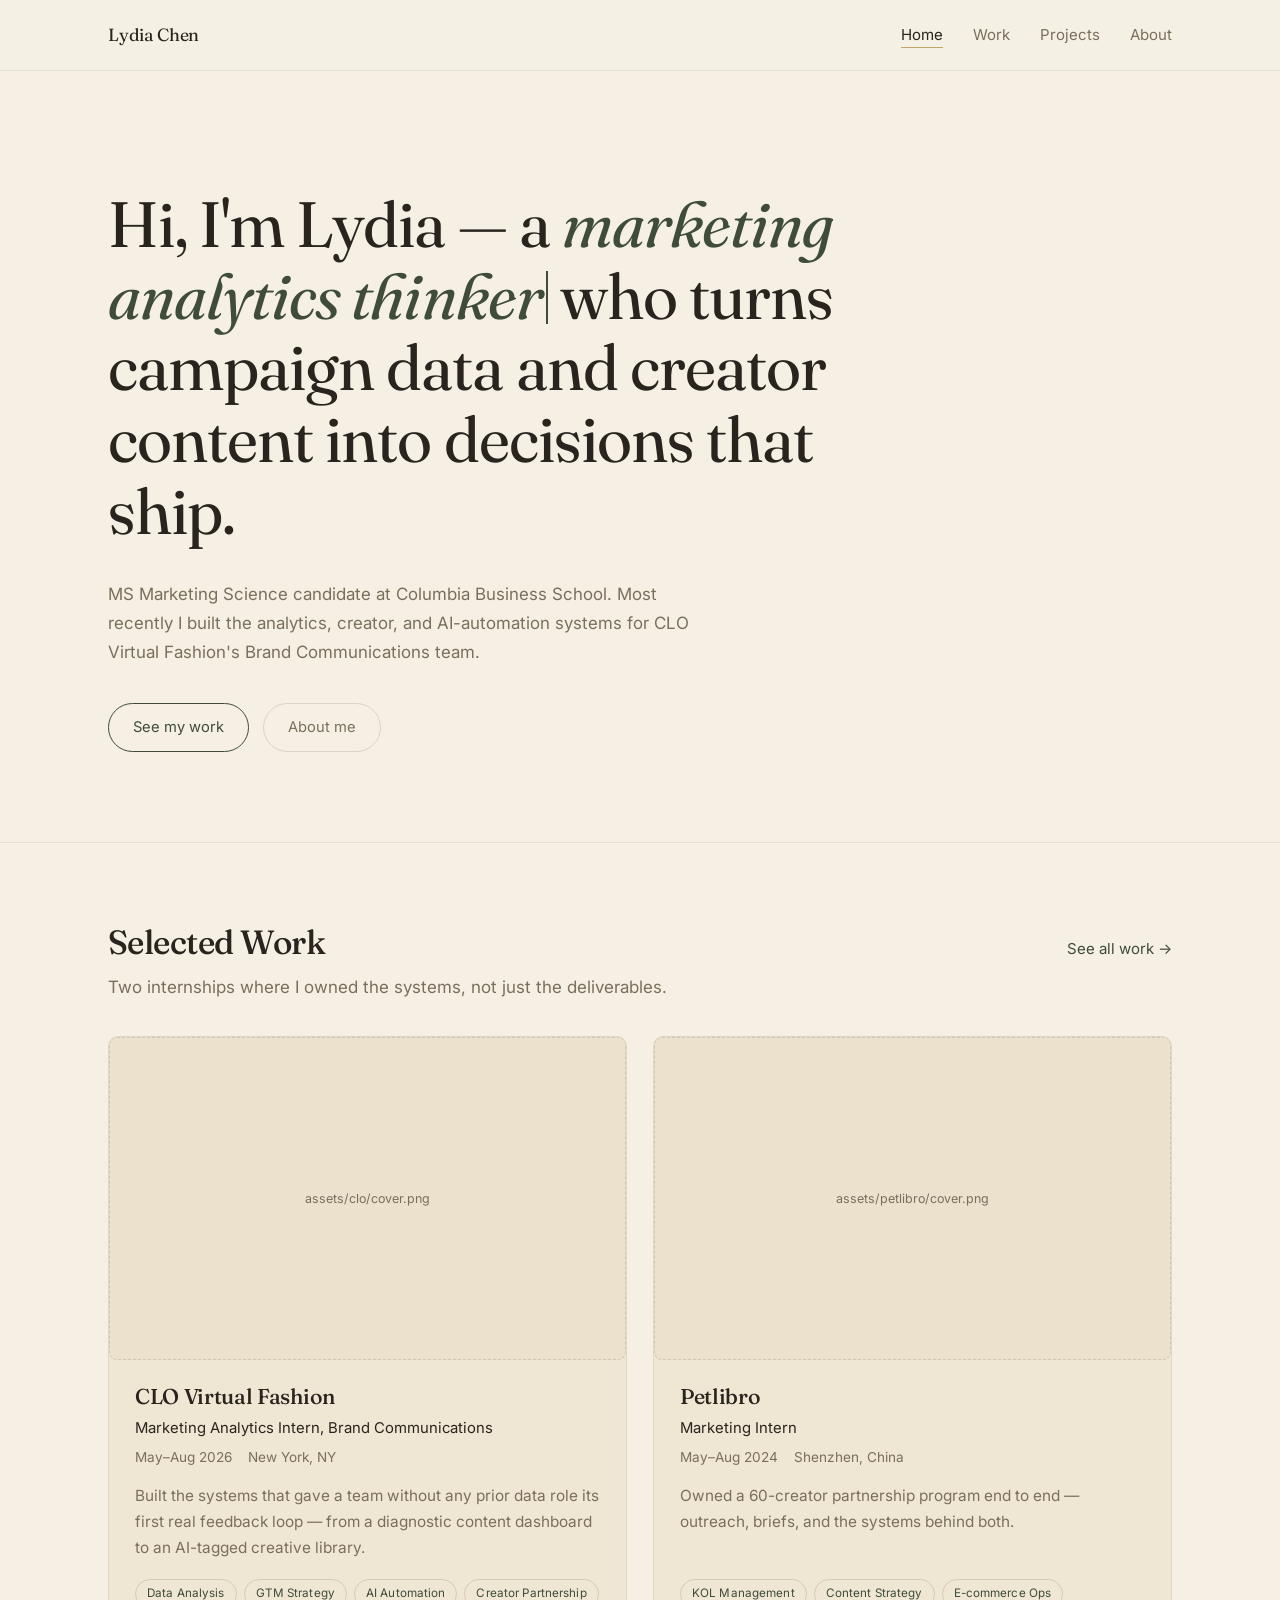
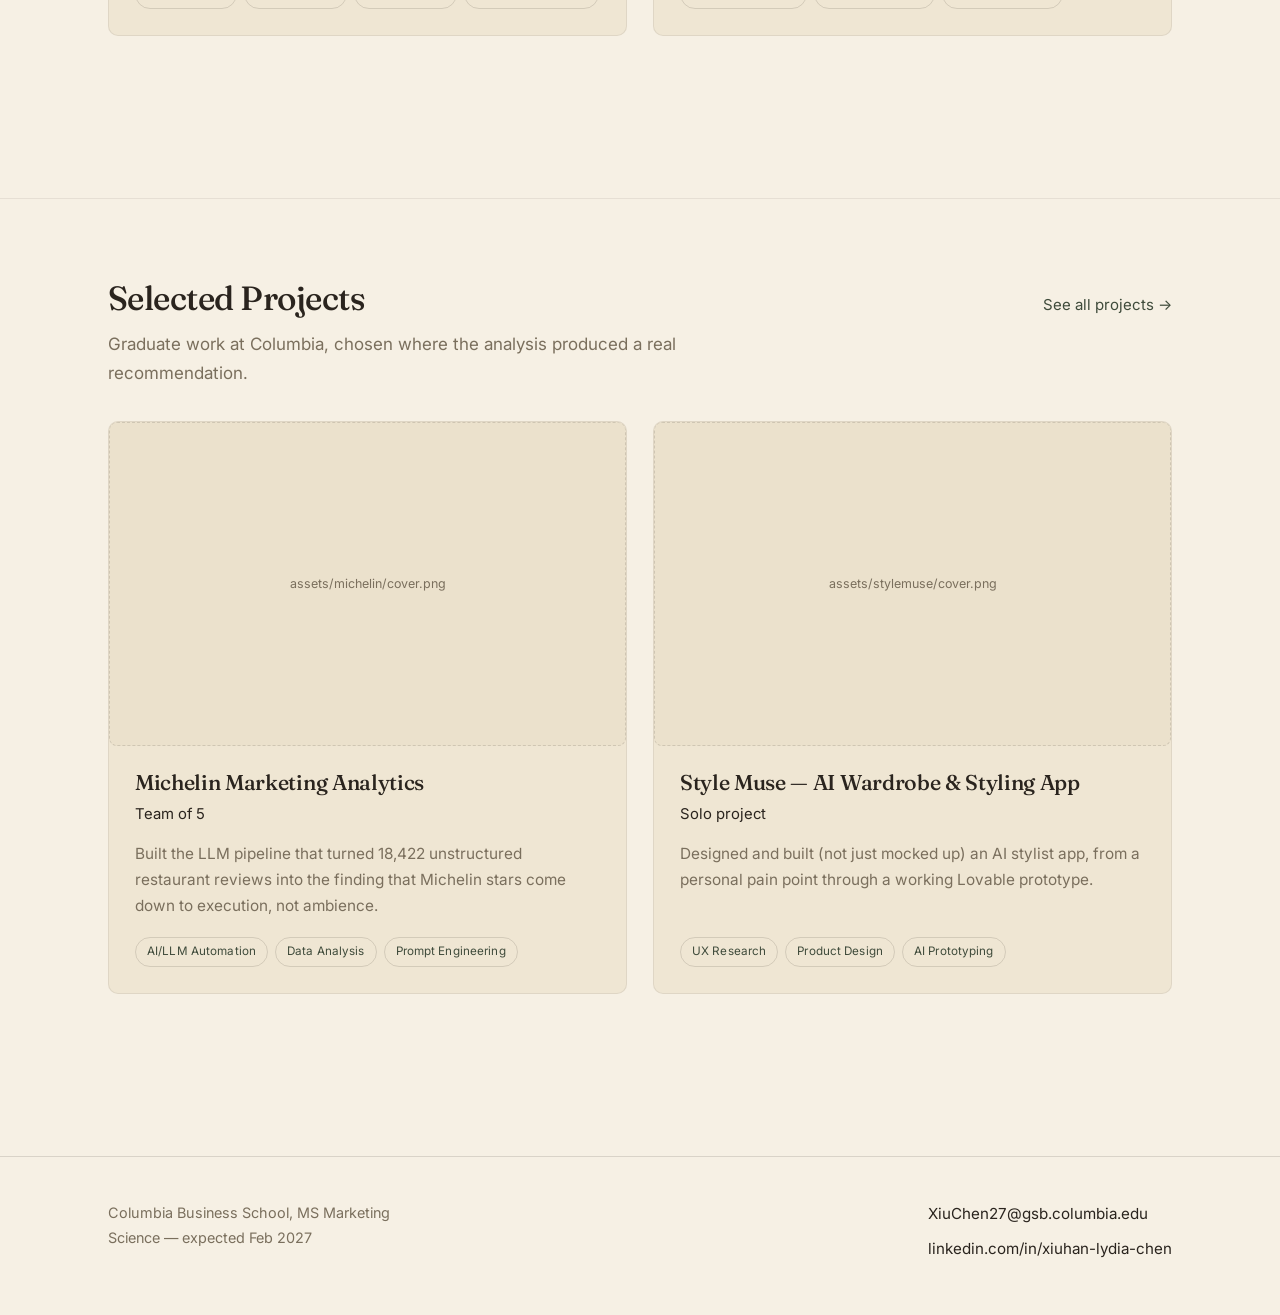
==== commit 4efde794: "Rebuild as a multi-page site with beige palette and typewriter hero Replaces the single-page scroll " ====
--- a/index.html
+++ b/index.html
@@ -3,365 +3,150 @@
 <head>
 <meta charset="UTF-8">
 <meta name="viewport" content="width=device-width, initial-scale=1.0">
-<title>Xiuhan (Lydia) Chen — Marketing Analytics &amp; Growth</title>
-<meta name="description" content="Portfolio of Xiuhan (Lydia) Chen — Marketing Analytics &amp; Growth. MS Marketing Science candidate at Columbia Business School.">
+<title>Xiuhan (Lydia) Chen</title>
+<meta name="description" content="Lydia Chen — marketing analytics, creator partnerships, growth and GTM. MS Marketing Science candidate at Columbia Business School.">
 <link rel="icon" href="data:image/svg+xml,<svg xmlns=%22http://www.w3.org/2000/svg%22 viewBox=%220 0 100 100%22><text y=%22.9em%22 font-size=%2290%22>%F0%9F%93%8A</text></svg>">
-
 <link rel="preconnect" href="https://fonts.googleapis.com">
 <link rel="preconnect" href="https://fonts.gstatic.com" crossorigin>
-<link href="https://fonts.googleapis.com/css2?family=Fraunces:ital,opsz,wght@0,9..144,400;0,9..144,500;0,9..144,600;1,9..144,500&family=Inter:wght@400;500;600&display=swap" rel="stylesheet">
-
+<link href="https://fonts.googleapis.com/css2?family=Fraunces:ital,opsz,wght@0,9..144,300;0,9..144,400;0,9..144,500;1,9..144,400&family=Inter:wght@400;500&display=swap" rel="stylesheet">
 <link rel="stylesheet" href="style.css">
 </head>
 <body>
 
-<nav class="site-nav">
-  <div class="wrap">
-    <div class="nav-name"><a href="#top">Xiuhan Chen</a></div>
-    <button class="nav-toggle" id="navToggle" aria-label="Toggle navigation" aria-expanded="false">☰</button>
-    <ul class="nav-links" id="navLinks">
-      <li><a href="#work">Work</a></li>
-      <li><a href="#projects">Projects</a></li>
-      <li><a href="#skills">Skills</a></li>
-      <li><a href="#contact">Contact</a></li>
-    </ul>
+<header class="nav">
+  <div class="wrap nav-inner">
+    <a class="nav-logo" href="index.html">Lydia Chen</a>
+    <nav>
+      <ul class="nav-menu">
+        <li><a href="index.html" class="is-active">Home</a></li>
+        <li><a href="work.html">Work</a></li>
+        <li><a href="projects.html">Projects</a></li>
+        <li><a href="about.html">About</a></li>
+      </ul>
+    </nav>
   </div>
-</nav>
+</header>
 
-<main id="top">
+<main>
 
-  <!-- ===================== HERO ===================== -->
-  <header class="hero">
+  <section class="hero">
     <div class="wrap">
-      <span class="hero-eyebrow">Portfolio</span>
-      <h1>Xiuhan (Lydia) Chen</h1>
-      <p class="hero-tagline">Marketing Analytics &amp; Growth</p>
-      <p class="hero-bio">MS Marketing Science candidate at Columbia Business School. I build the systems and analysis that turn creator content, pricing, and campaign data into decisions.</p>
+      <h1 class="hero-line">
+        Hi, I'm Lydia — a
+        <span class="type" id="typeTarget" aria-hidden="true" data-phrases='["marketing analytics thinker","creator partnerships strategist","growth &amp; GTM builder","data-driven storyteller"]'>marketing analytics thinker</span><span class="caret" aria-hidden="true"></span>
+        <span class="sr-only">marketing analytics thinker, creator partnerships strategist, growth and GTM builder, data-driven storyteller</span>
+        who turns campaign data and creator content into decisions that ship.
+      </h1>
 
-      <div class="hero-stat">
-        <span class="hero-stat-num">7M+</span>
-        <span class="hero-stat-desc">impressions driven by a 60-creator partnership program I ran end to end at Petlibro.</span>
+      <p class="hero-sub">MS Marketing Science candidate at Columbia Business School. Most recently I built the analytics, creator, and AI-automation systems for CLO Virtual Fashion's Brand Communications team.</p>
+
+      <div class="hero-cta">
+        <a class="btn" href="work.html">See my work</a>
+        <a class="btn btn-plain" href="about.html">About me</a>
       </div>
-    </div>
-  </header>
-
-  <!-- ===================== WORK ===================== -->
-  <section id="work">
-    <div class="wrap">
-      <div class="section-head">
-        <span class="section-num">01</span>
-        <h2>Work</h2>
-      </div>
-
-      <!-- Entry 1: CLO Virtual Fashion -->
-      <article class="work-entry">
-        <div class="work-entry-head">
-          <div class="work-company">CLO Virtual Fashion</div>
-          <div class="work-meta">Marketing Analytics Intern, Brand Communications · May – Aug 2026 · New York, NY</div>
-          <p class="work-intro">CLO's Brand Communications team hadn't had a dedicated data or analytics role before this internship — most content decisions were made on instinct. Over three months I built three systems that gave the team its first real feedback loop: what content works, why, and how to scale the parts that do.</p>
-        </div>
-
-        <div class="sub-entries">
-
-          <!-- Sub-entry 1 -->
-          <div class="card card-hover sub-entry">
-            <h3 class="sub-entry-title">2026.0 Feature Launch — Creator Collective</h3>
-            <ul class="tag-row">
-              <li class="tag">GTM Strategy</li>
-              <li class="tag">Creator Partnership</li>
-              <li class="tag">Cross-functional Coordination</li>
-            </ul>
-
-            <p>CLO's 2026.0 release shipped a wave of new tools at once — lacing, gluing, sketch-on-avatar, fabric-aware strain maps, a pattern drafter, footwear tools, fur rendering. A single generic announcement post wasn't going to make any one of those land with the specific creators who'd actually care about it.</p>
-            <p>I ran the creator-facing side of the rollout. For each feature, I sat down with the Product team first to confirm exactly what was shipping and why it mattered — then turned that into a storyboard, got Product's sign-off on accuracy, and briefed a creator whose niche matched the feature (footwear specialists for the footwear tools, pattern-focused creators for the drafter, and so on). It was a three-step loop, repeated for every feature: align with Product → storyboard and get it approved → brief the creator and produce.</p>
-            <p>The "2026.0 Lacing" post — a corset-lacing tool demo — is the clearest example of it working: 4,073 likes, 447 shares, and one of the highest-performing organic posts of the cycle. Across the 2026.0 push, the program's videos reached 250K+ accounts and drove 50K+ engagements in total.</p>
-
-            <div class="sub-entry-media">
-              <div class="img-placeholder ph-9x16" data-asset="assets/clo/lacing-post.png">assets/clo/lacing-post.png<br>CLO 2026.0 Lacing Instagram post</div>
-            </div>
-          </div>
-
-          <!-- Sub-entry 2 -->
-          <div class="card card-hover sub-entry">
-            <h3 class="sub-entry-title">Instagram Performance Dashboard — From Descriptive to Diagnostic</h3>
-            <ul class="tag-row">
-              <li class="tag">Data Analysis</li>
-              <li class="tag">Dashboarding</li>
-            </ul>
-
-            <p>Before this, "how's our content doing" meant scrolling Instagram Insights and eyeballing it. I built a dashboard that turned that into an actual decision system.</p>
-            <p>Every post — 480 of them at last count — gets automatically sorted into Scale / Repeat / Watch / Rethink, using thresholds I set separately for each of 8 content categories (Product Feature, Contest, Event, Education/Workshop, Community/Giveaway, CLO Creator, CreatewithCLO, User Story), because a "good" engagement rate for a giveaway post and a good one for a product feature post are not the same number. The dashboard then surfaces what to actually do about it: Reels make up 72% of everything in the Scale+Repeat tier, so that's the format to lean into; Thursday and Wednesday post the best; 20 campaigns are currently flagged as needing creative review because their cost-per-result is above the category threshold.</p>
-            <p>I paired this with a UTM- and pixel-based paid media view — tracking $12,544.69 in spend and 7.34M in paid reach back to the specific creator content and campaigns that drove it, at an average $0.12 cost per result. That let us see, for the first time, not just "this post did well" but "this post did well and here's what it cost to get there and which platform tactic actually earned it."</p>
-
-            <div class="sub-entry-media">
-              <div class="img-placeholder ph-16x9" data-asset="assets/clo/dashboard-performance.png">assets/clo/dashboard-performance.png<br>Performance / Recommendation tab</div>
-              <div class="img-placeholder ph-16x9" data-asset="assets/clo/paid-ads-performance.png">assets/clo/paid-ads-performance.png<br>Paid Ads Performance tab</div>
-            </div>
-          </div>
-
-          <!-- Sub-entry 3 -->
-          <div class="card card-hover sub-entry">
-            <h3 class="sub-entry-title">AI Asset Tagging → Visual Asset Library</h3>
-            <ul class="tag-row">
-              <li class="tag">AI Automation</li>
-              <li class="tag">Ops Systems</li>
-            </ul>
-
-            <p>CLO's creator-made renders — hundreds of them — lived in a Google Drive folder that maybe three people knew how to navigate. If you wanted "a complex jacket in green," you were opening folders one at a time.</p>
-            <p>I designed an automated tagging pipeline: ffmpeg to process the image and video assets, and a visual LLM to classify them by garment type, complexity, color, and aesthetic vibe. I piloted it on 500 assets and validated the accuracy was solid before proposing it as the path to scale tagging across the full library. The system now backs a live, searchable asset library — 92+ assets and counting — connected to a Google Sheet, where anyone on the team can type "complex jacket, denim, western" and get exactly that, with the AI-generated tags sitting alongside space for the team to add their own custom labels and notes.</p>
-
-            <div class="sub-entry-media">
-              <div class="img-placeholder ph-16x9" data-asset="assets/clo/asset-library.png">assets/clo/asset-library.png</div>
-              <div class="img-placeholder ph-16x9" data-asset="assets/clo/asset-detail-modal.png">assets/clo/asset-detail-modal.png</div>
-            </div>
-          </div>
-
-        </div>
-      </article>
-
-      <!-- Entry 2: Petlibro -->
-      <article class="work-entry">
-        <div class="work-entry-head">
-          <div class="work-company">Petlibro</div>
-          <div class="work-meta">Marketing Intern · May – Aug 2024 · Shenzhen, China</div>
-          <p class="work-intro">Petlibro's TikTok presence (182.7K followers, 419.8K likes on @petlibro) runs almost entirely on creator content. I owned the program end to end — not just outreach, but the systems behind it.</p>
-        </div>
-
-        <div class="sub-entries">
-          <div class="card card-hover sub-entry">
-            <h3 class="sub-entry-title">Creator Partnership Program</h3>
-            <ul class="tag-row">
-              <li class="tag">KOL Management</li>
-              <li class="tag">Content Strategy</li>
-              <li class="tag">E-commerce Ops</li>
-            </ul>
-
-            <p>I identified, segmented, and onboarded 60+ pet-tech and lifestyle creators, screened by content vertical, audience quality, and platform fit — then ran every partnership through the same loop: brief, produce, publish, review, iterate. Two creator examples show the range this covered: a straightforward product-education video (urinary blockage awareness tied to the Dockstream fountain) that hit 56.8K likes, and a paid-partnership lifestyle integration that pulled 3,395 likes and drove direct traffic to the product page.</p>
-            <p>To make that repeatable at 60-creator scale, I built two systems: standardized shooting briefs — scene-by-scene timing, visual direction, must-shoot feature call-outs — so creators had a clear structure without losing their own voice (this lifted creator response rates roughly 30%); and a 500+ creator tracking database and outreach template, covering multiple product lines, that the whole marketing team ended up adopting — cutting outreach-to-confirmation turnaround by 40%.</p>
-            <p>The program as a whole drove 7M+ impressions, 300+ direct sales, and $30K+ in incremental revenue over the internship.</p>
-
-            <div class="sub-entry-media">
-              <div class="img-placeholder ph-9x16" data-asset="assets/petlibro/tiktok-profile.png">assets/petlibro/tiktok-profile.png</div>
-              <div class="img-placeholder ph-9x16" data-asset="assets/petlibro/creator-video-1.png">assets/petlibro/creator-video-1.png</div>
-              <div class="img-placeholder ph-9x16" data-asset="assets/petlibro/creator-video-2.png">assets/petlibro/creator-video-2.png</div>
-            </div>
-          </div>
-        </div>
-      </article>
-
     </div>
   </section>
 
-  <!-- ===================== PROJECTS ===================== -->
-  <section id="projects">
+  <section class="section">
     <div class="wrap">
       <div class="section-head">
-        <span class="section-num">02</span>
-        <h2>Projects</h2>
-        <p class="section-intro">Graduate coursework at Columbia Business School, selected where the analysis produced a real recommendation.</p>
+        <div>
+          <h2>Selected Work</h2>
+          <p class="section-lead">Two internships where I owned the systems, not just the deliverables.</p>
+        </div>
+        <a class="more-link" href="work.html">See all work →</a>
       </div>
 
-      <div class="projects-list">
+      <div class="card-grid">
 
-        <!-- Project 1: Century 21 -->
-        <article class="card card-hover project-block">
-          <h3 class="project-title">Century 21 NYC — Gen Z Brand Repositioning</h3>
-          <p class="project-meta">Strategic Consumer Insight · Team of 5 (Hanlan Cai, Zixin Meng, Sierra Bao, Zhihan Hu, Xiuhan Chen)</p>
-          <ul class="tag-row">
-            <li class="tag">Brand Positioning</li>
-            <li class="tag">GTM Strategy</li>
-            <li class="tag">Consumer Research</li>
-            <li class="tag">GEO/AEO</li>
-          </ul>
+        <a class="card" href="work-clo.html">
+          <div class="card-thumb img-ph" data-asset="assets/clo/cover.png">assets/clo/cover.png</div>
+          <div class="card-body">
+            <h3 class="card-title">CLO Virtual Fashion</h3>
+            <p class="card-role">Marketing Analytics Intern, Brand Communications</p>
+            <p class="card-meta"><span>May–Aug 2026</span><span>New York, NY</span></p>
+            <p class="card-teaser">Built the systems that gave a team without any prior data role its first real feedback loop — from a diagnostic content dashboard to an AI-tagged creative library.</p>
+            <ul class="tags">
+              <li>Data Analysis</li>
+              <li>GTM Strategy</li>
+              <li>AI Automation</li>
+              <li>Creator Partnership</li>
+            </ul>
+          </div>
+        </a>
 
-          <div class="project-body">
-            <p>The brief: figure out what it actually takes to convert a Gen Z or young Millennial into a Century 21 shopper, and build a repeatable blueprint for it. We ran 8 semi-structured interviews (63% existing C21 shoppers, 37% off-price shoppers who don't shop C21) and 7 moderated focus groups with Gen Z Columbia students who'd never shopped there.</p>
-            <p>The core finding: Gen Z's negative image of C21 wasn't built on bad experiences — most had never been inside — it was built on secondhand, outdated signals ("tourist spot," "chaotic shelves"). Mapped against Nordstrom Rack, Saks Off 5th, and TJ Maxx on a curated-vs-chaotic axis, C21 actually sat on unclaimed ground: broad range and curated discovery, a combination no competitor owned. That reframed the whole project from "fix a damaged brand" to "correctly introduce a brand nobody has actually met" — treat it as a launch, not a re-activation.</p>
-
-            <p class="project-pullquote">"Good taste. Better price." — moving C21 from "low-price/high-discount retailer" to "the curated treasure hunt for quality style at the best price."</p>
-
-            <p>From there, three workstreams: a GEO/AEO strategy addressing that Gen Z's actual path to a store visit starts with an AI query before anything else, so C21 needs to be named at that first AI-query stage or it's invisible for the rest of the journey; a KOL partnership framework built on the insight that C21 didn't have a content shortage, it had a content structure problem — shoppers already shared finds privately, creators already made authentic try-on content, nothing bridged the two into something public; and a social account architecture + O2O loop addressing that the existing Instagram account's 20–50 daily Story frames were causing real cognitive overload.</p>
+        <a class="card" href="work-petlibro.html">
+          <div class="card-thumb img-ph" data-asset="assets/petlibro/cover.png">assets/petlibro/cover.png</div>
+          <div class="card-body">
+            <h3 class="card-title">Petlibro</h3>
+            <p class="card-role">Marketing Intern</p>
+            <p class="card-meta"><span>May–Aug 2024</span><span>Shenzhen, China</span></p>
+            <p class="card-teaser">Owned a 60-creator partnership program end to end — outreach, briefs, and the systems behind both.</p>
+            <ul class="tags">
+              <li>KOL Management</li>
+              <li>Content Strategy</li>
+              <li>E-commerce Ops</li>
+            </ul>
           </div>
-
-          <a class="project-link-single" href="#" data-asset="link:century21-deck">Full presentation deck (link TBD)</a>
-        </article>
-
-        <!-- Project 2: Doppel Market -->
-        <article class="card card-hover project-block">
-          <div class="project-with-stat">
-            <div>
-              <h3 class="project-title">Doppel Market — Digital Twin Adoption Research</h3>
-              <p class="project-meta">Team of 5 (Sierra Bao, Zixin Meng, Sarah Cho, Xiuhan Chen, Leon Tang)</p>
-              <ul class="tag-row">
-                <li class="tag">Market Research (Qual + Quant)</li>
-                <li class="tag">UX Research</li>
-                <li class="tag">Growth Strategy</li>
-              </ul>
-
-              <div class="project-body">
-                <p>Doppel Market builds "digital twins" — AI proxies that can answer research surveys on a person's behalf. The question we were asked: are financially motivated, lower-socioeconomic individuals a viable early-adopter segment for this?</p>
-                <p>We ran this in two phases — 5 in-person qualitative interviews (frontline/service workers) and a 28-item Qualtrics survey (n=21).</p>
-                <p>The core finding, and the one that reframed the whole project: financial compensation is the #1 reason people participate in research generally — but it's the weakest driver of whether they'll actually adopt a digital twin specifically. Digging into why people hesitated, the answer wasn't price. It was trust: unauthorized use of their twin, data leaks, and simply not understanding how the thing works were the top three concerns, well ahead of any complaint about pay.</p>
-                <p>Digital-twin adoption isn't a financial problem — it's a trust problem. We mapped a data-sensitivity hierarchy and built a six-part recommendation set split into "Building Trust" (visible trust moments, monthly impact summaries, community-anchor partnerships) and "Building Value" (time-saved messaging, instant micro-rewards, referral credits). We also flagged our own study's real limitations directly, including a sampling skew (52% Asian respondents vs. ~7.3% national average).</p>
-              </div>
-
-              <a class="project-link-single" href="https://drive.google.com/drive/folders/155cTOVy5mO4xv2ils8jAzyMen9ybnhGl" target="_blank" rel="noopener">Full research documentation, raw data, and visualizations</a>
-            </div>
-
-            <aside class="project-stat-col">
-              <div class="project-stat-row">
-                <span class="project-stat-num">38.1%</span>
-                <span class="project-stat-label">said they'd likely try a digital twin</span>
-              </div>
-              <div class="project-stat-row">
-                <span class="project-stat-num">33.3%</span>
-                <span class="project-stat-label">unlikely</span>
-              </div>
-              <div class="project-stat-row">
-                <span class="project-stat-num">28.6%</span>
-                <span class="project-stat-label">undecided</span>
-              </div>
-            </aside>
-          </div>
-        </article>
-
-        <!-- Project 3: Michelin -->
-        <article class="card card-hover project-block">
-          <div class="project-with-stat">
-            <div>
-              <h3 class="project-title">Michelin Marketing Analytics</h3>
-              <p class="project-meta">Team of 5 (Xiuhan Chen, Sarah Cho, Zixin Meng, Yueqi Lyu, Verena Amanda)</p>
-              <ul class="tag-row">
-                <li class="tag">AI / LLM Automation</li>
-                <li class="tag">Data Analysis</li>
-                <li class="tag">Prompt Engineering</li>
-              </ul>
-
-              <div class="project-body">
-                <p>The question: across 18,422 Michelin-listed restaurants in 19 countries, what actually separates a 3-star restaurant from a 0-star one — food, or something else?</p>
-                <p>I designed the taxonomy and extraction pipeline this analysis sits on. Michelin inspector write-ups are unstructured prose, so I built a strict, evidence-only prompt for GPT-4.1-mini — the model could only flag an attribute as "mentioned" if it could point to literal wording, with explicit invalid-inference examples built into the prompt to stop it reading things into the text that weren't there. I'd originally tried sentiment scoring on a pilot sample, found Michelin inspectors basically never write anything negative regardless of star tier, and pivoted the entire approach to binary attribute-mention detection instead — a real methodology correction, not a first-try success.</p>
-                <p>That produced structured data across 8 attribute categories for all 18,422 restaurants, which I ran through a PCA. A second component (~25.5%) let us build a perceptual map showing the story arc from 0-star (competing on price and accessibility) to 3-star ("ritualized perfection" — precision, environment, timing, and emotion, all at once).</p>
-              </div>
-
-              <a class="project-link-single" href="https://drive.google.com/drive/folders/1P9UM2iPpLMjSWZ-BCuNPsp1yfUKhINB3" target="_blank" rel="noopener">Full analysis, taxonomy, and code</a>
-            </div>
-
-            <aside class="project-stat-col">
-              <span class="project-stat-big">68.5%</span>
-              <p class="project-stat-big-label">of variance between restaurant tiers explained by a single component: "Practical Value → Culinary Mastery." Food and service execution — not ambience, not price — is what separates the tiers.</p>
-            </aside>
-          </div>
-        </article>
-
-        <!-- Project 4: Style Muse -->
-        <article class="card card-hover project-block">
-          <h3 class="project-title">Style Muse — AI Wardrobe &amp; Styling App</h3>
-          <p class="project-meta">Solo project · Intro to User Experience</p>
-          <ul class="tag-row">
-            <li class="tag">UX Research</li>
-            <li class="tag">Product Design</li>
-            <li class="tag">AI Prototyping</li>
-          </ul>
-
-          <div class="project-body">
-            <p>This one started from a problem I actually have: standing in front of my closet before an interview, unsure what "appropriate" even means for that specific room. I validated it wasn't just me by talking to friends first, then ran a semi-structured interview with a target-fit user to ground the concept in someone else's real habits.</p>
-            <p>Mapping her actual journey — get the interview email, check the closet, search online, shop with no clear plan, buy something she's still not sure about, show up still not confident — made the real problem obvious: it was never a shortage of inspiration. It was the gap between inspiration and her own actual closet, plus genuine uncertainty about what "appropriate" means for a given context.</p>
-            <p>The core flow: choose an occasion → get an AI-generated outfit from your own wardrobe plus recommended pieces → iterate. I designed wireframes through high-fidelity Figma screens, and in usability review replaced an open-ended text box with guided quick-select iteration options ("try more formal," "try warmer colors"). I also added small "Interview Ready" / "Business Appropriate" tags directly onto outfit cards, specifically because uncertainty about appropriateness was the emotional core of the problem the research surfaced.</p>
-            <p>Then I built it — not just mocked it up. Using Lovable, I iterated natural-language prompts until the generated product closely matched the Figma high-fidelity design, taking the concept from static screens to a live, clickable demo.</p>
-          </div>
-
-          <ul class="project-links">
-            <li><a href="https://www.figma.com/design/jdJskTWYzAVGl6RbZ4pzI9/Untitled?node-id=0-1" target="_blank" rel="noopener">Figma design</a></li>
-            <li><a href="https://miro.com/app/board/uXjVJnk38-M=/?share_link_id=931196650781" target="_blank" rel="noopener">Miro user flow</a></li>
-            <li><a href="https://style-muse-ai-64.lovable.app/" target="_blank" rel="noopener">Live interactive demo</a></li>
-          </ul>
-        </article>
+        </a>
 
       </div>
     </div>
   </section>
 
-  <!-- ===================== SKILLS ===================== -->
-  <section id="skills">
+  <section class="section">
     <div class="wrap">
       <div class="section-head">
-        <span class="section-num">03</span>
-        <h2>Skills</h2>
+        <div>
+          <h2>Selected Projects</h2>
+          <p class="section-lead">Graduate work at Columbia, chosen where the analysis produced a real recommendation.</p>
+        </div>
+        <a class="more-link" href="projects.html">See all projects →</a>
       </div>
 
-      <div class="skills-grid">
-        <div class="card skill-cat">
-          <h3>Marketing &amp; Strategy</h3>
-          <ul class="tag-row">
-            <li class="tag tag-soft">Product Marketing</li>
-            <li class="tag tag-soft">Positioning &amp; Messaging</li>
-            <li class="tag tag-soft">Go-to-Market Strategy</li>
-            <li class="tag tag-soft">Customer Insights</li>
-            <li class="tag tag-soft">Competitive Analysis</li>
-            <li class="tag tag-soft">Market Research (Qual &amp; Quant)</li>
-            <li class="tag tag-soft">Sales Enablement</li>
-          </ul>
-        </div>
+      <div class="card-grid">
 
-        <div class="card skill-cat">
-          <h3>Creator &amp; Content</h3>
-          <ul class="tag-row">
-            <li class="tag tag-soft">Creator Sourcing &amp; Segmentation</li>
-            <li class="tag tag-soft">KOL Management</li>
-            <li class="tag tag-soft">Content Coaching &amp; Quality Review</li>
-            <li class="tag tag-soft">Creator Advocacy Programs</li>
-          </ul>
-        </div>
+        <a class="card" href="projects-michelin.html">
+          <div class="card-thumb img-ph" data-asset="assets/michelin/cover.png">assets/michelin/cover.png</div>
+          <div class="card-body">
+            <h3 class="card-title">Michelin Marketing Analytics</h3>
+            <p class="card-role">Team of 5</p>
+            <p class="card-teaser">Built the LLM pipeline that turned 18,422 unstructured restaurant reviews into the finding that Michelin stars come down to execution, not ambience.</p>
+            <ul class="tags">
+              <li>AI/LLM Automation</li>
+              <li>Data Analysis</li>
+              <li>Prompt Engineering</li>
+            </ul>
+          </div>
+        </a>
 
-        <div class="card skill-cat">
-          <h3>AI &amp; Analytics</h3>
-          <ul class="tag-row">
-            <li class="tag tag-soft">SQL</li>
-            <li class="tag tag-soft">Python</li>
-            <li class="tag tag-soft">R</li>
-            <li class="tag tag-soft">OpenAI API / LLM-Based Analysis</li>
-            <li class="tag tag-soft">Tableau</li>
-            <li class="tag tag-soft">Power BI</li>
-            <li class="tag tag-soft">Excel</li>
-          </ul>
-        </div>
+        <a class="card" href="projects-stylemuse.html">
+          <div class="card-thumb img-ph" data-asset="assets/stylemuse/cover.png">assets/stylemuse/cover.png</div>
+          <div class="card-body">
+            <h3 class="card-title">Style Muse — AI Wardrobe &amp; Styling App</h3>
+            <p class="card-role">Solo project</p>
+            <p class="card-teaser">Designed and built (not just mocked up) an AI stylist app, from a personal pain point through a working Lovable prototype.</p>
+            <ul class="tags">
+              <li>UX Research</li>
+              <li>Product Design</li>
+              <li>AI Prototyping</li>
+            </ul>
+          </div>
+        </a>
 
-        <div class="card skill-cat">
-          <h3>Design &amp; Collaboration</h3>
-          <ul class="tag-row">
-            <li class="tag tag-soft">Figma</li>
-            <li class="tag tag-soft">Miro</li>
-            <li class="tag tag-soft">Canva</li>
-            <li class="tag tag-soft">Adobe Photoshop / Illustrator / Premiere Pro</li>
-          </ul>
-        </div>
-      </div>
-    </div>
-  </section>
-
-  <!-- ===================== CONTACT ===================== -->
-  <section id="contact" class="contact">
-    <div class="wrap">
-      <div class="section-head">
-        <span class="section-num">04</span>
-        <h2>Contact</h2>
-      </div>
-
-      <div class="card contact-card">
-        <div class="contact-lines">
-          <a href="mailto:XiuChen27@gsb.columbia.edu">XiuChen27@gsb.columbia.edu</a>
-          <a href="https://linkedin.com/in/xiuhan-lydia-chen" target="_blank" rel="noopener">linkedin.com/in/xiuhan-lydia-chen</a>
-        </div>
-        <p class="contact-school">Columbia Business School, MS Marketing Science · expected Feb 2027</p>
       </div>
     </div>
   </section>
 
 </main>
 
-<footer class="site-footer">
-  <div class="wrap">
-    &copy; 2026 Xiuhan (Lydia) Chen
+<footer class="footer">
+  <div class="wrap footer-inner">
+    <p class="footer-note">Columbia Business School, MS Marketing Science — expected Feb 2027</p>
+    <div class="footer-links">
+      <a href="mailto:XiuChen27@gsb.columbia.edu">XiuChen27@gsb.columbia.edu</a>
+      <a href="https://linkedin.com/in/xiuhan-lydia-chen" target="_blank" rel="noopener">linkedin.com/in/xiuhan-lydia-chen</a>
+    </div>
   </div>
 </footer>
 
--- a/style.css
+++ b/style.css
@@ -1,47 +1,92 @@
 /* ===========================================================
-   Design tokens
+   Tokens
 =========================================================== */
 :root {
-  --ink: #1C2541;
-  --paper: #F2F4EC;
-  --paper-2: #E7EADD;
-  --accent: #D9A441;
-  --accent-2: #B5482F;
-  --slate: #5B6478;
-  --line: rgba(28, 37, 65, 0.14);
-
-  --card: #FFFFFF;
-  --shadow: 0 1px 2px rgba(28, 37, 65, 0.05), 0 10px 28px rgba(28, 37, 65, 0.07);
-  --shadow-hover: 0 2px 4px rgba(28, 37, 65, 0.06), 0 16px 40px rgba(28, 37, 65, 0.11);
-  --radius: 18px;
-  --radius-sm: 12px;
-
-  --serif: 'Fraunces', Georgia, 'Times New Roman', serif;
+  --bg: #F6F0E4;
+  --bg-card: #EFE6D3;
+  --bg-sunk: #EBE1CC;
+  --ink: #2A241E;
+  --muted: #7A6F5D;
+  --accent: #3F4B3B;
+  --accent-2: #C2A56B;
+  --line: rgba(42, 36, 30, 0.14);
+  --line-soft: rgba(42, 36, 30, 0.08);
+
+  --serif: 'Fraunces', 'Iowan Old Style', Georgia, serif;
   --sans: 'Inter', -apple-system, BlinkMacSystemFont, 'Segoe UI', sans-serif;
 
-  --max-width: 960px;
-  --gutter: 24px;
+  --page: 1120px;
+  --measure: 68ch;
+  --gutter: 28px;
 }
 
 @media (prefers-color-scheme: dark) {
   :root {
-    --ink: #EDE9DD;
-    --paper: #14182B;
-    --paper-2: #232941;
-    --accent: #E4B563;
-    --accent-2: #D9805F;
-    --slate: #9AA2B8;
-    --line: rgba(237, 233, 221, 0.14);
-
-    --card: #1D2238;
-    --shadow: 0 1px 2px rgba(0, 0, 0, 0.3), 0 10px 28px rgba(0, 0, 0, 0.35);
-    --shadow-hover: 0 2px 4px rgba(0, 0, 0, 0.35), 0 16px 40px rgba(0, 0, 0, 0.45);
+    --bg: #1E1A15;
+    --bg-card: #272118;
+    --bg-sunk: #221C15;
+    --ink: #F2E9D8;
+    --muted: #A5967C;
+    --accent: #9BB092;
+    --accent-2: #D6BE8C;
+    --line: rgba(242, 233, 216, 0.16);
+    --line-soft: rgba(242, 233, 216, 0.09);
   }
 }
 
 * { box-sizing: border-box; }
 
-html { scroll-behavior: smooth; }
+html {
+  scroll-behavior: smooth;
+  -webkit-text-size-adjust: 100%;
+}
+
+body {
+  margin: 0;
+  background: var(--bg);
+  color: var(--ink);
+  font-family: var(--sans);
+  font-size: 17px;
+  line-height: 1.7;
+  -webkit-font-smoothing: antialiased;
+}
+
+h1, h2, h3, h4 {
+  font-family: var(--serif);
+  font-weight: 500;
+  line-height: 1.12;
+  letter-spacing: -0.015em;
+  margin: 0;
+}
+
+p { margin: 0; }
+
+a { color: inherit; text-decoration: none; }
+
+img { max-width: 100%; display: block; }
+
+:focus-visible {
+  outline: 2px solid var(--accent);
+  outline-offset: 3px;
+  border-radius: 2px;
+}
+
+.wrap {
+  width: 100%;
+  max-width: var(--page);
+  margin: 0 auto;
+  padding: 0 var(--gutter);
+}
+
+.sr-only {
+  position: absolute;
+  width: 1px; height: 1px;
+  padding: 0; margin: -1px;
+  overflow: hidden;
+  clip: rect(0 0 0 0);
+  white-space: nowrap;
+  border: 0;
+}
 
 @media (prefers-reduced-motion: reduce) {
   html { scroll-behavior: auto; }
@@ -49,546 +94,648 @@
     animation-duration: 0.001ms !important;
     animation-iteration-count: 1 !important;
     transition-duration: 0.001ms !important;
-    scroll-behavior: auto !important;
   }
 }
 
-body {
-  margin: 0;
-  background: var(--paper);
-  color: var(--ink);
-  font-family: var(--sans);
-  font-size: 17px;
-  line-height: 1.65;
-  -webkit-font-smoothing: antialiased;
-}
-
-h1, h2, h3, h4 {
-  font-family: var(--serif);
-  font-weight: 600;
-  line-height: 1.15;
-  margin: 0;
-  color: var(--ink);
-}
-
-p { margin: 0; }
-
-a { color: var(--ink); text-decoration: none; }
-
-a:focus-visible,
-button:focus-visible {
-  outline: 2px solid var(--accent);
-  outline-offset: 3px;
-  border-radius: 2px;
-}
-
-.wrap {
-  max-width: var(--max-width);
-  margin: 0 auto;
-  padding: 0 var(--gutter);
-}
-
-/* ===========================================================
-   Card primitive
-=========================================================== */
-.card {
-  background: var(--card);
-  border-radius: var(--radius);
-  box-shadow: var(--shadow);
-  padding: 34px 36px;
-  transition: box-shadow 0.25s ease, transform 0.25s ease;
-}
-
-.card-hover:hover {
-  box-shadow: var(--shadow-hover);
-  transform: translateY(-2px);
-}
-
-@media (max-width: 640px) {
-  .card { padding: 24px 22px; }
-}
-
-/* ===========================================================
-   Pill tags
-=========================================================== */
-.tag-row {
-  list-style: none;
-  margin: 0 0 18px;
-  padding: 0;
-  display: flex;
-  flex-wrap: wrap;
-  gap: 8px;
-}
-
-.tag {
-  background: var(--ink);
-  color: var(--paper);
-  font-size: 0.8rem;
-  font-weight: 500;
-  letter-spacing: 0.01em;
-  padding: 6px 14px;
-  border-radius: 999px;
-  white-space: nowrap;
-}
-
-.tag-soft {
-  background: var(--paper-2);
-  color: var(--ink);
-  border: 1px solid var(--line);
-}
-
 /* ===========================================================
    Nav
 =========================================================== */
-.site-nav {
+.nav {
   position: sticky;
   top: 0;
-  z-index: 50;
-  background: color-mix(in srgb, var(--paper) 86%, transparent);
+  z-index: 40;
+  background: color-mix(in srgb, var(--bg) 90%, transparent);
   backdrop-filter: blur(10px);
-  border-bottom: 1px solid var(--line);
-}
-
-.site-nav .wrap {
+  border-bottom: 1px solid var(--line-soft);
+}
+
+.nav-inner {
   display: flex;
   align-items: center;
   justify-content: space-between;
-  height: 66px;
-}
-
-.nav-name {
+  gap: 20px;
+  height: 70px;
+}
+
+.nav-logo {
   font-family: var(--serif);
-  font-weight: 600;
-  font-size: 1.05rem;
-}
-
-.nav-name a { color: var(--ink); }
-
-.nav-links {
-  display: flex;
-  gap: 8px;
+  font-size: 1.1rem;
+  letter-spacing: -0.01em;
+}
+
+.nav-menu {
+  display: flex;
+  gap: 30px;
   list-style: none;
   margin: 0;
   padding: 0;
-}
-
-.nav-links a {
+  font-size: 0.94rem;
+}
+
+.nav-menu a {
+  color: var(--muted);
+  padding: 4px 0;
+  position: relative;
+  transition: color 0.2s ease;
+}
+
+.nav-menu a:hover { color: var(--ink); }
+
+.nav-menu a::after {
+  content: '';
+  position: absolute;
+  left: 0;
+  bottom: 0;
+  width: 0;
+  height: 1px;
+  background: var(--accent);
+  transition: width 0.24s ease;
+}
+
+.nav-menu a:hover::after { width: 100%; }
+
+.nav-menu a.is-active {
+  color: var(--ink);
+}
+
+.nav-menu a.is-active::after {
+  width: 100%;
+  background: var(--accent-2);
+}
+
+@media (max-width: 560px) {
+  .nav-inner { height: 62px; }
+  .nav-menu { gap: 18px; font-size: 0.88rem; }
+  .nav-logo { font-size: 1rem; }
+}
+
+/* ===========================================================
+   Home hero
+=========================================================== */
+.hero {
+  padding: clamp(72px, 13vh, 140px) 0 clamp(64px, 10vh, 120px);
+  border-bottom: 1px solid var(--line-soft);
+}
+
+.hero-line {
+  font-size: clamp(2rem, 5.4vw, 4rem);
+  max-width: 20ch;
+  font-weight: 400;
+}
+
+.type {
+  color: var(--accent);
+  font-style: italic;
+}
+
+.caret {
+  display: inline-block;
+  width: 2px;
+  height: 0.82em;
+  margin-left: 3px;
+  vertical-align: -0.08em;
+  background: var(--accent);
+  animation: blink 1.05s steps(1) infinite;
+}
+
+@keyframes blink {
+  0%, 49% { opacity: 1; }
+  50%, 100% { opacity: 0; }
+}
+
+@media (prefers-reduced-motion: reduce) {
+  .caret { animation: none; opacity: 1; }
+}
+
+.hero-sub {
+  margin-top: 34px;
+  max-width: 56ch;
+  color: var(--muted);
+  font-size: 1.06rem;
+}
+
+.hero-cta {
+  margin-top: 36px;
+  display: flex;
+  gap: 14px;
+  flex-wrap: wrap;
+}
+
+.btn {
+  display: inline-block;
+  padding: 11px 24px;
+  border-radius: 999px;
+  font-size: 0.92rem;
+  border: 1px solid var(--accent);
+  color: var(--accent);
+  transition: background 0.22s ease, color 0.22s ease;
+}
+
+.btn:hover { background: var(--accent); color: var(--bg); }
+
+.btn-plain {
+  border-color: var(--line);
+  color: var(--muted);
+}
+
+.btn-plain:hover {
+  background: transparent;
+  border-color: var(--ink);
+  color: var(--ink);
+}
+
+/* ===========================================================
+   Section framing
+=========================================================== */
+.section { padding: clamp(56px, 9vh, 96px) 0; }
+
+.section + .section { border-top: 1px solid var(--line-soft); }
+
+.section-head {
+  display: flex;
+  align-items: baseline;
+  justify-content: space-between;
+  gap: 20px;
+  flex-wrap: wrap;
+  margin-bottom: 34px;
+}
+
+.section-head h2 {
+  font-size: clamp(1.6rem, 3vw, 2.1rem);
+}
+
+.section-lead {
+  margin-top: 12px;
+  color: var(--muted);
+  max-width: 60ch;
+}
+
+.more-link {
+  color: var(--accent);
+  font-size: 0.94rem;
+  border-bottom: 1px solid transparent;
+  transition: border-color 0.2s ease;
+  white-space: nowrap;
+}
+
+.more-link:hover { border-bottom-color: var(--accent); }
+
+/* ===========================================================
+   Page header (index pages)
+=========================================================== */
+.page-head {
+  padding: clamp(56px, 9vh, 96px) 0 clamp(32px, 5vh, 52px);
+}
+
+.page-head h1 {
+  font-size: clamp(2.2rem, 5vw, 3.2rem);
+  font-weight: 400;
+}
+
+.page-head p {
+  margin-top: 18px;
+  color: var(--muted);
+  max-width: 62ch;
+}
+
+/* ===========================================================
+   Cards
+=========================================================== */
+.card-grid {
+  display: grid;
+  grid-template-columns: repeat(auto-fit, minmax(320px, 1fr));
+  gap: 26px;
+  padding-bottom: clamp(56px, 9vh, 96px);
+}
+
+.card {
+  display: flex;
+  flex-direction: column;
+  background: var(--bg-card);
+  border: 1px solid var(--line-soft);
+  border-radius: 10px;
+  overflow: hidden;
+  transition: border-color 0.24s ease, transform 0.24s ease;
+}
+
+.card:hover {
+  border-color: var(--accent);
+  transform: translateY(-3px);
+}
+
+.card-thumb {
+  aspect-ratio: 16 / 10;
+  border-radius: 0;
+  border: 0;
+  border-bottom: 1px dashed var(--line);
+  background: var(--bg-sunk);
+}
+
+.card-body {
+  padding: 24px 26px 26px;
+  display: flex;
+  flex-direction: column;
+  flex: 1;
+}
+
+.card-title {
+  font-size: 1.34rem;
+  transition: color 0.2s ease;
+}
+
+.card:hover .card-title { color: var(--accent); }
+
+.card-role {
+  margin-top: 8px;
   font-size: 0.93rem;
-  color: var(--slate);
-  padding: 8px 16px;
+  color: var(--ink);
+}
+
+.card-meta {
+  margin-top: 4px;
+  font-size: 0.85rem;
+  color: var(--muted);
+  display: flex;
+  flex-wrap: wrap;
+  gap: 4px 16px;
+}
+
+.card-teaser {
+  margin-top: 14px;
+  color: var(--muted);
+  font-size: 0.96rem;
+  flex: 1;
+}
+
+/* Tags */
+.tags {
+  list-style: none;
+  margin: 18px 0 0;
+  padding: 0;
+  display: flex;
+  flex-wrap: wrap;
+  gap: 7px;
+}
+
+.tags li {
+  font-size: 0.73rem;
+  letter-spacing: 0.01em;
+  color: var(--accent);
+  border: 1px solid var(--line);
   border-radius: 999px;
-  transition: background 0.18s ease, color 0.18s ease;
-}
-
-.nav-links a:hover {
-  color: var(--ink);
-  background: var(--paper-2);
-}
-
-.nav-toggle {
-  display: none;
-  background: none;
-  border: 1px solid var(--line);
-  border-radius: 10px;
-  width: 40px;
-  height: 40px;
-  color: var(--ink);
-  font-size: 1.1rem;
-  cursor: pointer;
-}
-
-@media (max-width: 700px) {
-  .nav-toggle { display: block; }
-
-  .nav-links {
-    display: none;
-    position: absolute;
-    top: 66px;
-    left: 0;
-    right: 0;
-    background: var(--card);
-    box-shadow: var(--shadow);
-    flex-direction: column;
-    gap: 0;
-    padding: 10px var(--gutter) 16px;
-  }
-
-  .nav-links.open { display: flex; }
-
-  .nav-links a {
-    display: block;
-    padding: 12px 4px;
-    border-radius: 0;
-    border-bottom: 1px solid var(--line);
-  }
-
-  .nav-links a:hover { background: transparent; }
-}
-
-/* ===========================================================
-   Hero
-=========================================================== */
-.hero { padding: 92px 0 72px; }
-
-.hero-eyebrow {
-  font-size: 0.95rem;
-  color: var(--accent-2);
-  font-family: var(--serif);
-  font-style: italic;
-  margin-bottom: 18px;
-  opacity: 0;
-  animation: rise 0.7s ease forwards 0.05s;
-}
-
-.hero h1 {
-  font-size: clamp(2.4rem, 5.4vw, 3.7rem);
-  letter-spacing: -0.015em;
-  opacity: 0;
-  animation: rise 0.7s ease forwards 0.15s;
-}
-
-.hero-tagline {
-  font-family: var(--serif);
-  font-size: clamp(1.2rem, 2.4vw, 1.55rem);
-  color: var(--slate);
-  margin-top: 10px;
-  opacity: 0;
-  animation: rise 0.7s ease forwards 0.28s;
-}
-
-.hero-bio {
-  max-width: 640px;
-  margin-top: 24px;
-  font-size: 1.08rem;
-  opacity: 0;
-  animation: rise 0.7s ease forwards 0.4s;
-}
-
-.hero-stat {
-  margin-top: 44px;
-  display: flex;
-  align-items: center;
-  gap: 26px;
-  flex-wrap: wrap;
-  opacity: 0;
-  animation: rise 0.7s ease forwards 0.52s;
-}
-
-.hero-stat-num {
-  font-family: var(--serif);
-  font-size: clamp(2.4rem, 5.4vw, 3.2rem);
-  color: var(--accent-2);
-  font-weight: 600;
-  line-height: 1;
-  white-space: nowrap;
-}
-
-.hero-stat-desc {
-  color: var(--slate);
-  font-size: 1rem;
-  max-width: 440px;
-}
-
-@keyframes rise {
-  from { opacity: 0; transform: translateY(14px); }
-  to { opacity: 1; transform: translateY(0); }
-}
-
-@media (prefers-reduced-motion: reduce) {
-  .hero-eyebrow, .hero h1, .hero-tagline, .hero-bio, .hero-stat {
-    opacity: 1;
-    animation: none;
-    transform: none;
-  }
-}
-
-/* ===========================================================
-   Section shell
-=========================================================== */
-section { padding: 64px 0; }
-
-.section-head { margin-bottom: 32px; }
-
-.section-num {
-  font-family: var(--serif);
-  font-style: italic;
-  color: var(--accent);
-  font-size: 1rem;
-  display: block;
-  margin-bottom: 8px;
-}
-
-.section-head h2 { font-size: clamp(1.8rem, 3.2vw, 2.2rem); }
-
-.section-intro {
-  margin-top: 14px;
-  color: var(--slate);
-  max-width: 640px;
-  font-size: 1.02rem;
-}
-
-/* ===========================================================
-   Work
-=========================================================== */
-.work-entry { margin-bottom: 56px; }
-.work-entry:last-child { margin-bottom: 0; }
-
-.work-entry-head { margin-bottom: 22px; }
-
-.work-company {
-  font-family: var(--serif);
-  font-size: 1.6rem;
-  font-weight: 600;
-}
-
-.work-meta {
-  color: var(--slate);
-  font-size: 0.92rem;
-  margin-top: 6px;
-}
-
-.work-intro {
-  margin-top: 14px;
-  max-width: 700px;
-  font-size: 1.02rem;
-  color: var(--slate);
-}
-
-.sub-entries {
-  display: flex;
-  flex-direction: column;
-  gap: 22px;
-}
-
-.sub-entry-title {
-  font-family: var(--serif);
-  font-size: 1.25rem;
-  font-weight: 600;
-  margin-bottom: 14px;
-}
-
-.sub-entry p {
-  margin-bottom: 14px;
-  max-width: 720px;
-}
-
-.sub-entry p:last-of-type { margin-bottom: 0; }
-
-.sub-entry-media {
-  display: flex;
-  gap: 16px;
-  flex-wrap: wrap;
-  margin-top: 24px;
-}
-
-/* image placeholders */
-.img-placeholder {
-  background: var(--paper-2);
-  border: 1px dashed var(--slate);
-  border-radius: var(--radius-sm);
+  padding: 4px 11px;
+  transition: border-color 0.24s ease;
+}
+
+.card:hover .tags li { border-color: var(--accent-2); }
+
+/* ===========================================================
+   Image placeholders
+=========================================================== */
+.img-ph {
+  background: var(--bg-sunk);
+  border: 1px dashed var(--line);
+  border-radius: 8px;
   display: flex;
   align-items: center;
   justify-content: center;
   text-align: center;
-  color: var(--slate);
-  font-size: 0.8rem;
-  line-height: 1.45;
-  padding: 10px;
-}
-
-.ph-16x9 {
-  aspect-ratio: 16 / 9;
-  flex: 1 1 280px;
-  max-width: 100%;
-}
+  padding: 12px;
+  color: var(--muted);
+  font-size: 0.78rem;
+  line-height: 1.5;
+  word-break: break-word;
+}
+
+.ph-16x9 { aspect-ratio: 16 / 9; width: 100%; }
+.ph-16x10 { aspect-ratio: 16 / 10; width: 100%; }
+.ph-4x5 { aspect-ratio: 4 / 5; width: 100%; }
 
 .ph-9x16 {
   aspect-ratio: 9 / 16;
-  max-width: 200px;
-  flex: 0 1 200px;
-}
-
-/* ===========================================================
-   Projects
-=========================================================== */
-.projects-list {
-  display: flex;
-  flex-direction: column;
-  gap: 24px;
-}
-
-.project-title {
+  flex: 0 1 210px;
+  max-width: 210px;
+}
+
+/* ===========================================================
+   Detail pages
+=========================================================== */
+.detail-head {
+  padding: clamp(44px, 7vh, 76px) 0 clamp(28px, 4vh, 40px);
+}
+
+.back-link {
+  display: inline-block;
+  font-size: 0.88rem;
+  color: var(--muted);
+  margin-bottom: 26px;
+  border-bottom: 1px solid transparent;
+  transition: color 0.2s ease, border-color 0.2s ease;
+}
+
+.back-link:hover { color: var(--accent); border-bottom-color: var(--accent); }
+
+.detail-head h1 {
+  font-size: clamp(2.2rem, 5.4vw, 3.5rem);
+  font-weight: 400;
+  max-width: 18ch;
+}
+
+.detail-role {
+  margin-top: 18px;
+  font-size: 1.02rem;
+}
+
+.detail-meta {
+  margin-top: 6px;
+  color: var(--muted);
+  font-size: 0.92rem;
+  display: flex;
+  flex-wrap: wrap;
+  gap: 4px 22px;
+}
+
+.detail-hero {
+  margin-bottom: clamp(36px, 6vh, 60px);
+}
+
+.detail-intro {
   font-family: var(--serif);
-  font-size: 1.5rem;
-  font-weight: 600;
-  max-width: 640px;
-}
-
-.project-meta {
-  margin-top: 8px;
-  margin-bottom: 16px;
-  color: var(--slate);
-  font-size: 0.9rem;
-}
-
-.project-body { max-width: 720px; }
-
-.project-body p { margin-bottom: 14px; }
-.project-body p:last-child { margin-bottom: 0; }
-
-.project-with-stat {
-  display: grid;
-  grid-template-columns: 1fr 210px;
-  gap: 32px;
-  align-items: start;
-}
-
-.project-stat-col {
-  background: var(--paper-2);
-  border-radius: var(--radius-sm);
-  padding: 22px 20px;
-}
-
-.project-stat-row { margin-bottom: 18px; }
-.project-stat-row:last-child { margin-bottom: 0; }
-
-.project-stat-num {
+  font-size: clamp(1.15rem, 2.2vw, 1.42rem);
+  line-height: 1.5;
+  max-width: 48ch;
+  margin-bottom: clamp(40px, 6vh, 64px);
+  padding-left: 22px;
+  border-left: 2px solid var(--accent-2);
+}
+
+.detail-body {
+  padding-bottom: clamp(56px, 9vh, 96px);
+}
+
+.chapter {
+  padding-top: clamp(36px, 5vh, 56px);
+  border-top: 1px solid var(--line-soft);
+  margin-top: clamp(36px, 5vh, 56px);
+}
+
+.chapter:first-child {
+  border-top: 0;
+  margin-top: 0;
+  padding-top: 0;
+}
+
+.chapter-index {
   font-family: var(--serif);
-  font-size: 1.75rem;
+  font-style: italic;
+  font-size: 1rem;
   color: var(--accent-2);
-  font-weight: 600;
-  display: block;
-  line-height: 1.1;
-}
-
-.project-stat-label {
-  font-size: 0.84rem;
-  color: var(--slate);
-  margin-top: 2px;
-}
-
-.project-stat-big {
+  margin-bottom: 10px;
+}
+
+.chapter h2 {
+  font-size: clamp(1.45rem, 2.8vw, 1.85rem);
+  max-width: 26ch;
+}
+
+.chapter .tags { margin-bottom: 24px; }
+
+.prose p {
+  max-width: var(--measure);
+  margin-bottom: 1.15em;
+}
+
+.prose p:last-child { margin-bottom: 0; }
+
+.media-row {
+  display: flex;
+  flex-wrap: wrap;
+  gap: 18px;
+  margin-top: 30px;
+}
+
+.media-row .ph-16x9 { flex: 1 1 300px; width: auto; }
+
+.pull {
   font-family: var(--serif);
-  font-size: 2.9rem;
-  color: var(--accent-2);
-  font-weight: 600;
+  font-size: clamp(1.2rem, 2.4vw, 1.5rem);
+  line-height: 1.45;
+  color: var(--accent);
+  max-width: 40ch;
+  margin: 34px 0;
+  padding-left: 22px;
+  border-left: 2px solid var(--accent);
+}
+
+.stat-band {
+  display: flex;
+  flex-wrap: wrap;
+  gap: 36px 56px;
+  margin: 34px 0;
+  padding: 28px 0;
+  border-top: 1px solid var(--line);
+  border-bottom: 1px solid var(--line);
+}
+
+.stat-num {
+  font-family: var(--serif);
+  font-size: clamp(1.9rem, 4vw, 2.6rem);
   line-height: 1;
   display: block;
 }
 
-.project-stat-big-label {
-  font-size: 0.86rem;
-  color: var(--slate);
+.stat-label {
   margin-top: 8px;
-}
-
-.project-pullquote {
+  color: var(--muted);
+  font-size: 0.88rem;
+  max-width: 22ch;
+}
+
+.link-list {
+  list-style: none;
+  margin: 34px 0 0;
+  padding: 0;
+  display: flex;
+  flex-direction: column;
+  gap: 2px;
+  max-width: var(--measure);
+}
+
+.link-list a {
+  display: block;
+  padding: 15px 4px;
+  border-top: 1px solid var(--line-soft);
+  color: var(--ink);
+  font-size: 0.97rem;
+  transition: color 0.2s ease, padding-left 0.22s ease;
+}
+
+.link-list li:last-child a { border-bottom: 1px solid var(--line-soft); }
+
+.link-list a:hover { color: var(--accent); padding-left: 12px; }
+
+.link-list .link-note {
+  display: block;
+  color: var(--muted);
+  font-size: 0.85rem;
+  margin-top: 2px;
+}
+
+.link-list a[aria-disabled="true"] {
+  color: var(--muted);
+  cursor: default;
+}
+
+.link-list a[aria-disabled="true"]:hover { padding-left: 4px; color: var(--muted); }
+
+/* page-to-page footer nav */
+.next-nav {
+  border-top: 1px solid var(--line);
+  padding: 30px 0 clamp(48px, 8vh, 80px);
+  display: flex;
+  justify-content: space-between;
+  gap: 20px;
+  flex-wrap: wrap;
+  font-size: 0.95rem;
+}
+
+.next-nav a { color: var(--accent); }
+.next-nav a:hover { border-bottom: 1px solid var(--accent); }
+
+/* ===========================================================
+   About page
+=========================================================== */
+.about-grid {
+  display: grid;
+  grid-template-columns: 320px 1fr;
+  gap: clamp(32px, 6vw, 72px);
+  align-items: start;
+  padding-bottom: clamp(48px, 8vh, 80px);
+}
+
+.about-bio p {
+  max-width: var(--measure);
+  margin-bottom: 1.15em;
+}
+
+@media (max-width: 760px) {
+  .about-grid { grid-template-columns: 1fr; }
+  .about-portrait { max-width: 280px; }
+}
+
+.about-block {
+  padding-top: clamp(36px, 5vh, 56px);
+  border-top: 1px solid var(--line-soft);
+  margin-top: clamp(24px, 4vh, 40px);
+}
+
+.about-block:last-of-type { padding-bottom: clamp(48px, 8vh, 80px); }
+
+.about-block > h2 {
+  font-size: clamp(1.4rem, 2.6vw, 1.8rem);
+  margin-bottom: 26px;
+}
+
+.edu-item {
+  display: grid;
+  grid-template-columns: 1fr auto;
+  gap: 6px 24px;
+  padding: 20px 0;
+  border-bottom: 1px solid var(--line-soft);
+}
+
+.edu-item:first-of-type { border-top: 1px solid var(--line-soft); }
+
+.edu-school {
   font-family: var(--serif);
-  font-style: italic;
-  font-size: 1.22rem;
-  border-left: 3px solid var(--accent);
-  padding-left: 20px;
-  margin: 20px 0;
-  max-width: 580px;
-}
-
-.project-links {
-  margin: 22px 0 0;
-  list-style: none;
-  padding: 0;
-  display: flex;
-  flex-wrap: wrap;
-  gap: 10px;
-}
-
-.project-links a,
-.project-link-single {
-  display: inline-block;
-  margin-top: 0;
-  background: var(--paper-2);
-  border: 1px solid var(--line);
-  border-radius: 999px;
-  padding: 8px 18px;
-  font-size: 0.88rem;
-  color: var(--accent-2);
-  transition: background 0.18s ease, border-color 0.18s ease;
-}
-
-.project-link-single { margin-top: 22px; }
-
-.project-links a:hover,
-.project-link-single:hover {
-  background: var(--card);
-  border-color: var(--accent-2);
-}
-
-@media (max-width: 700px) {
-  .project-with-stat { grid-template-columns: 1fr; }
-  .project-stat-col {
-    display: flex;
-    gap: 28px;
-    flex-wrap: wrap;
-  }
-  .project-stat-col .project-stat-row { margin-bottom: 0; }
-}
-
-/* ===========================================================
-   Skills
-=========================================================== */
-.skills-grid {
+  font-size: 1.2rem;
+}
+
+.edu-degree {
+  color: var(--muted);
+  font-size: 0.95rem;
+  grid-column: 1;
+}
+
+.edu-when {
+  grid-row: 1;
+  grid-column: 2;
+  color: var(--muted);
+  font-size: 0.9rem;
+  text-align: right;
+}
+
+@media (max-width: 560px) {
+  .edu-item { grid-template-columns: 1fr; }
+  .edu-when { grid-row: auto; grid-column: 1; text-align: left; }
+}
+
+.skill-groups {
   display: grid;
-  grid-template-columns: repeat(2, 1fr);
-  gap: 22px;
-}
-
-.skill-cat h3 {
-  font-size: 1.12rem;
-  margin-bottom: 16px;
-}
-
-.skill-cat .tag-row { margin-bottom: 0; }
-
-@media (max-width: 700px) {
-  .skills-grid { grid-template-columns: 1fr; }
-}
-
-/* ===========================================================
-   Contact / footer
-=========================================================== */
-.contact { padding-bottom: 84px; }
-
-.contact-card {
-  display: flex;
-  flex-wrap: wrap;
-  gap: 28px 48px;
+  grid-template-columns: repeat(auto-fit, minmax(260px, 1fr));
+  gap: 32px 48px;
+}
+
+.skill-group h3 {
+  font-size: 1.08rem;
+  margin-bottom: 10px;
+}
+
+.skill-group p {
+  color: var(--muted);
+  font-size: 0.96rem;
+  max-width: 42ch;
+}
+
+.contact-row {
+  display: flex;
+  flex-wrap: wrap;
+  gap: 12px 40px;
+  font-size: 1.02rem;
+}
+
+.contact-row a {
+  color: var(--accent);
+  border-bottom: 1px solid transparent;
+  transition: border-color 0.2s ease;
+}
+
+.contact-row a:hover { border-bottom-color: var(--accent); }
+
+/* ===========================================================
+   Footer
+=========================================================== */
+.footer {
+  border-top: 1px solid var(--line);
+  padding: 44px 0 52px;
+}
+
+.footer-inner {
+  display: flex;
+  justify-content: space-between;
+  gap: 24px 40px;
+  flex-wrap: wrap;
   align-items: flex-start;
-  justify-content: space-between;
-}
-
-.contact-lines {
+}
+
+.footer-note {
+  color: var(--muted);
+  font-size: 0.9rem;
+  max-width: 34ch;
+}
+
+.footer-links {
   display: flex;
   flex-direction: column;
-  gap: 12px;
-  font-size: 1.05rem;
-}
-
-.contact-lines a {
-  color: var(--accent-2);
+  gap: 8px;
+  font-size: 0.95rem;
+}
+
+.footer-links a {
+  color: var(--ink);
   border-bottom: 1px solid transparent;
+  transition: color 0.2s ease, border-color 0.2s ease;
   align-self: flex-start;
 }
 
-.contact-lines a:hover { border-bottom-color: var(--accent-2); }
-
-.contact-school {
-  color: var(--slate);
-  font-size: 0.92rem;
-  max-width: 280px;
-}
-
-footer.site-footer {
-  border-top: 1px solid var(--line);
-  padding: 26px 0;
-  color: var(--slate);
-  font-size: 0.85rem;
-}
+.footer-links a:hover { color: var(--accent); border-bottom-color: var(--accent); }
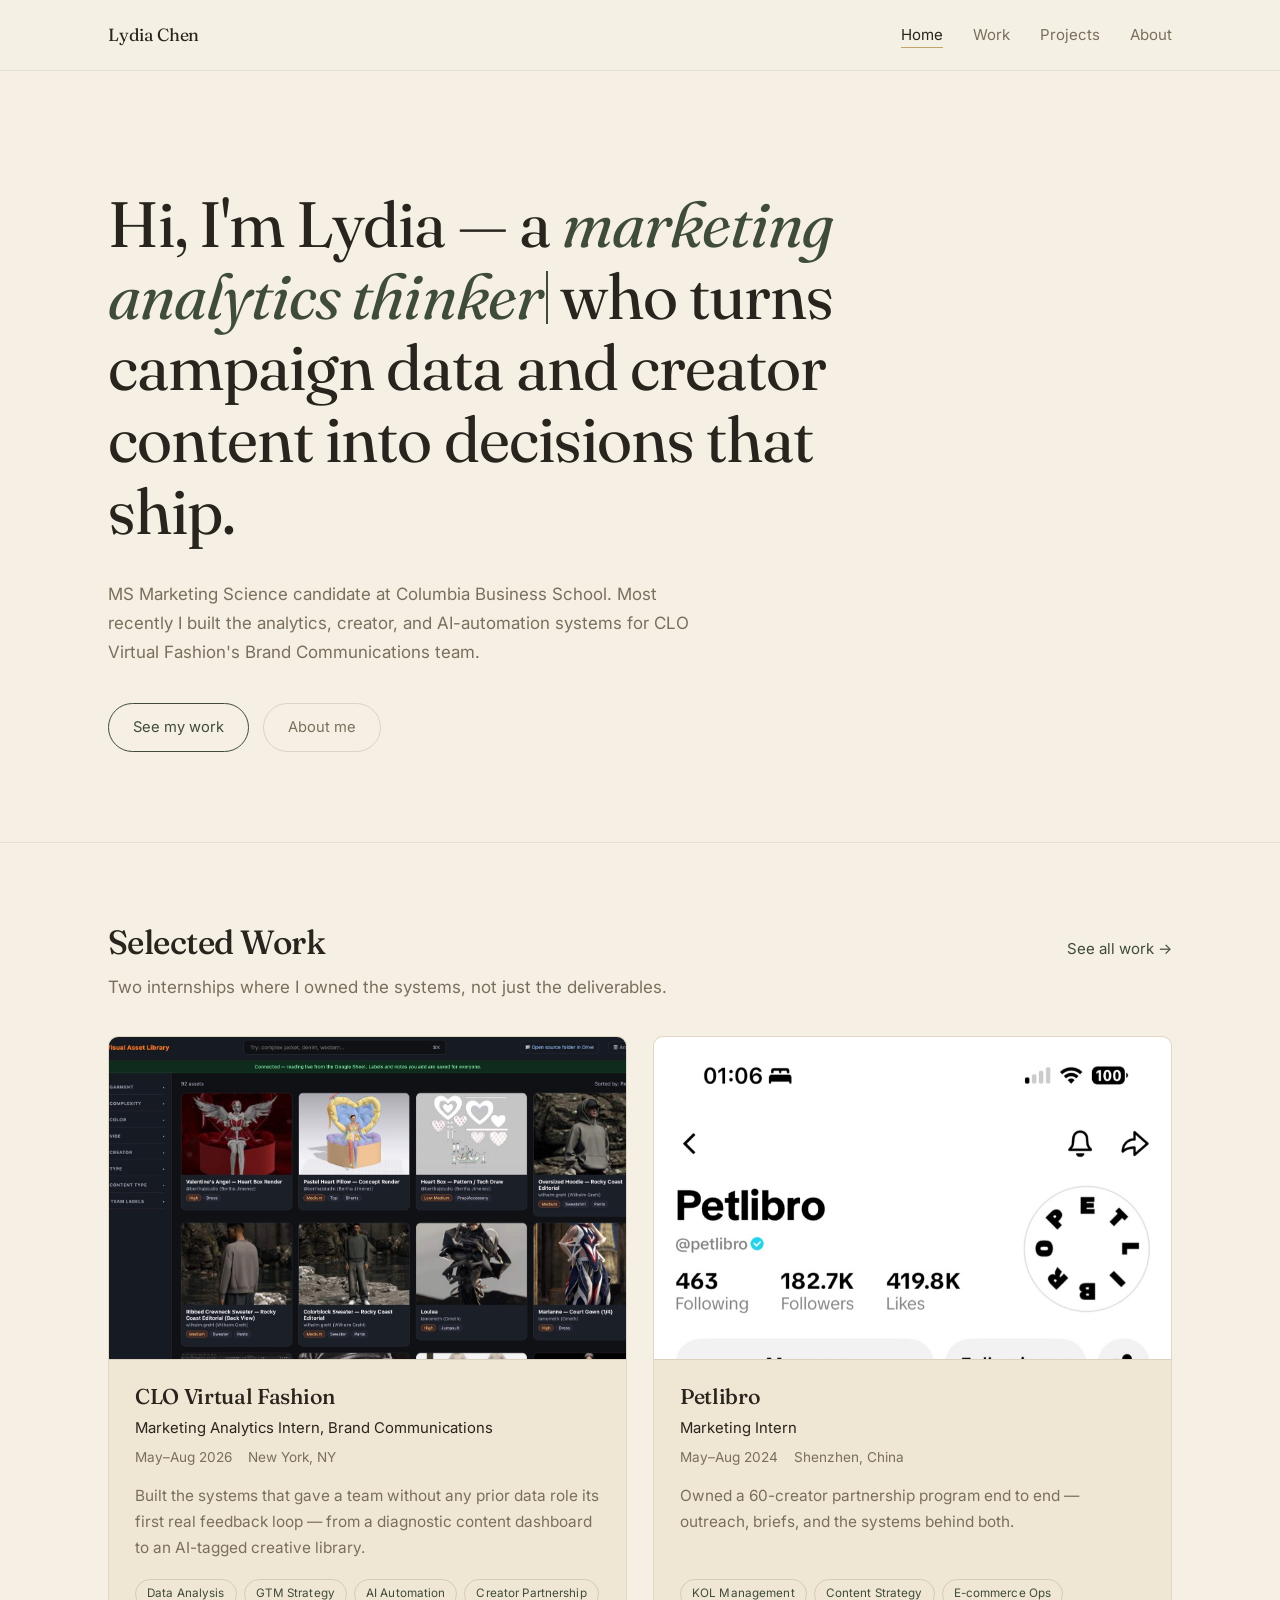
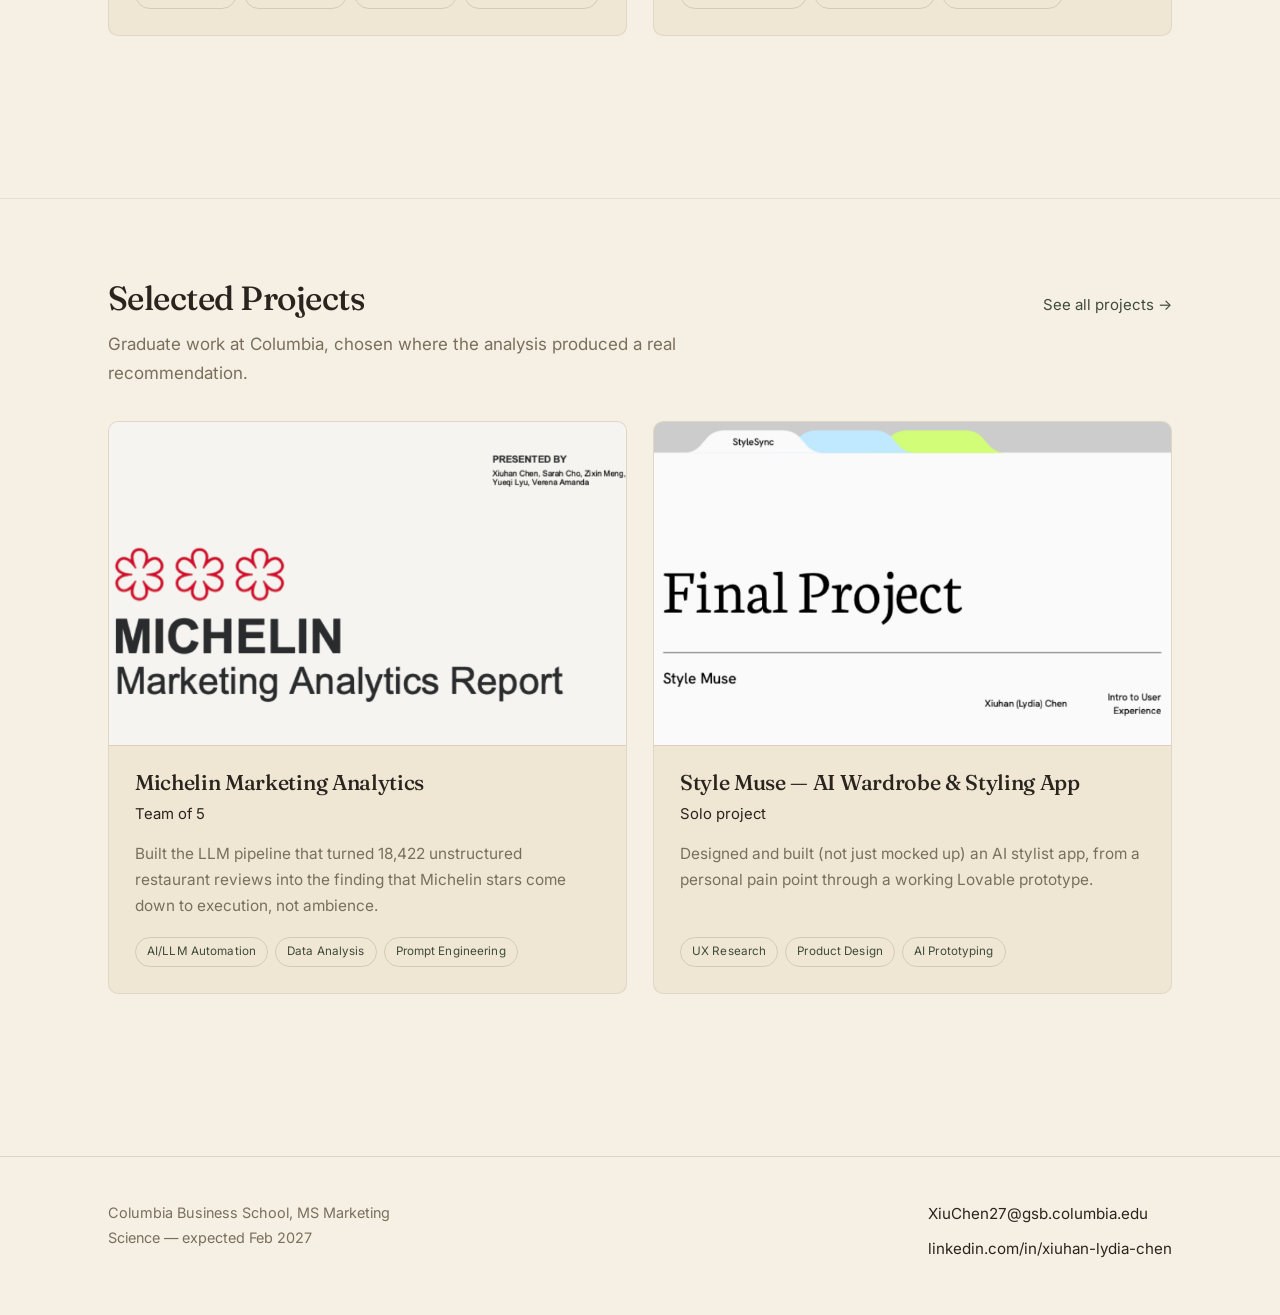
==== commit 712a0928: "Add real screenshots, creator videos and project decks Replaces every placeholder except the About p" ====
--- a/index.html
+++ b/index.html
@@ -60,7 +60,7 @@
       <div class="card-grid">
 
         <a class="card" href="work-clo.html">
-          <div class="card-thumb img-ph" data-asset="assets/clo/cover.png">assets/clo/cover.png</div>
+          <div class="card-thumb"><img src="assets/clo/cover.jpg" alt="CLO Visual Asset Library interface" loading="lazy"></div>
           <div class="card-body">
             <h3 class="card-title">CLO Virtual Fashion</h3>
             <p class="card-role">Marketing Analytics Intern, Brand Communications</p>
@@ -76,7 +76,7 @@
         </a>
 
         <a class="card" href="work-petlibro.html">
-          <div class="card-thumb img-ph" data-asset="assets/petlibro/cover.png">assets/petlibro/cover.png</div>
+          <div class="card-thumb thumb-top"><img src="assets/petlibro/cover.jpg" alt="Petlibro TikTok profile" loading="lazy"></div>
           <div class="card-body">
             <h3 class="card-title">Petlibro</h3>
             <p class="card-role">Marketing Intern</p>
@@ -107,7 +107,7 @@
       <div class="card-grid">
 
         <a class="card" href="projects-michelin.html">
-          <div class="card-thumb img-ph" data-asset="assets/michelin/cover.png">assets/michelin/cover.png</div>
+          <div class="card-thumb"><img src="assets/michelin/cover.png" alt="Michelin marketing analytics deck title slide" loading="lazy"></div>
           <div class="card-body">
             <h3 class="card-title">Michelin Marketing Analytics</h3>
             <p class="card-role">Team of 5</p>
@@ -121,7 +121,7 @@
         </a>
 
         <a class="card" href="projects-stylemuse.html">
-          <div class="card-thumb img-ph" data-asset="assets/stylemuse/cover.png">assets/stylemuse/cover.png</div>
+          <div class="card-thumb"><img src="assets/stylemuse/cover.png" alt="Style Muse project deck title slide" loading="lazy"></div>
           <div class="card-body">
             <h3 class="card-title">Style Muse — AI Wardrobe &amp; Styling App</h3>
             <p class="card-role">Solo project</p>
--- a/style.css
+++ b/style.css
@@ -325,11 +325,21 @@
 
 .card-thumb {
   aspect-ratio: 16 / 10;
-  border-radius: 0;
-  border: 0;
-  border-bottom: 1px dashed var(--line);
+  border-bottom: 1px solid var(--line-soft);
   background: var(--bg-sunk);
-}
+  overflow: hidden;
+}
+
+.card-thumb img {
+  width: 100%;
+  height: 100%;
+  object-fit: cover;
+  transition: transform 0.45s ease;
+}
+
+.card:hover .card-thumb img { transform: scale(1.03); }
+
+.card-thumb.thumb-top img { object-position: center top; }
 
 .card-body {
   padding: 24px 26px 26px;
@@ -417,6 +427,21 @@
   max-width: 210px;
 }
 
+/* Vertical clips keep their own aspect ratio rather than being cropped */
+.media-video {
+  margin: 0;
+  flex: 0 1 210px;
+  max-width: 210px;
+}
+
+.media-video video {
+  width: 100%;
+  height: auto;
+  border: 1px solid var(--line-soft);
+  border-radius: 8px;
+  background: var(--bg-sunk);
+}
+
 /* ===========================================================
    Detail pages
 =========================================================== */
@@ -456,8 +481,20 @@
 }
 
 .detail-hero {
-  margin-bottom: clamp(36px, 6vh, 60px);
-}
+  margin: 0 0 clamp(36px, 6vh, 60px);
+  border: 1px solid var(--line-soft);
+  border-radius: 10px;
+  overflow: hidden;
+  background: var(--bg-sunk);
+}
+
+.detail-hero img {
+  width: 100%;
+  aspect-ratio: 16 / 9;
+  object-fit: cover;
+}
+
+.detail-hero.hero-top img { object-position: center 22%; }
 
 .detail-intro {
   font-family: var(--serif);
@@ -515,6 +552,29 @@
 }
 
 .media-row .ph-16x9 { flex: 1 1 300px; width: auto; }
+
+.media-row figure { margin: 0; }
+
+.shot { flex: 1 1 320px; min-width: 0; }
+
+.shot img {
+  width: 100%;
+  border: 1px solid var(--line-soft);
+  border-radius: 8px;
+  background: var(--bg-sunk);
+}
+
+.shot-portrait {
+  flex: 0 1 210px;
+  max-width: 210px;
+}
+
+.media-row figcaption {
+  margin-top: 9px;
+  font-size: 0.82rem;
+  line-height: 1.45;
+  color: var(--muted);
+}
 
 .pull {
   font-family: var(--serif);
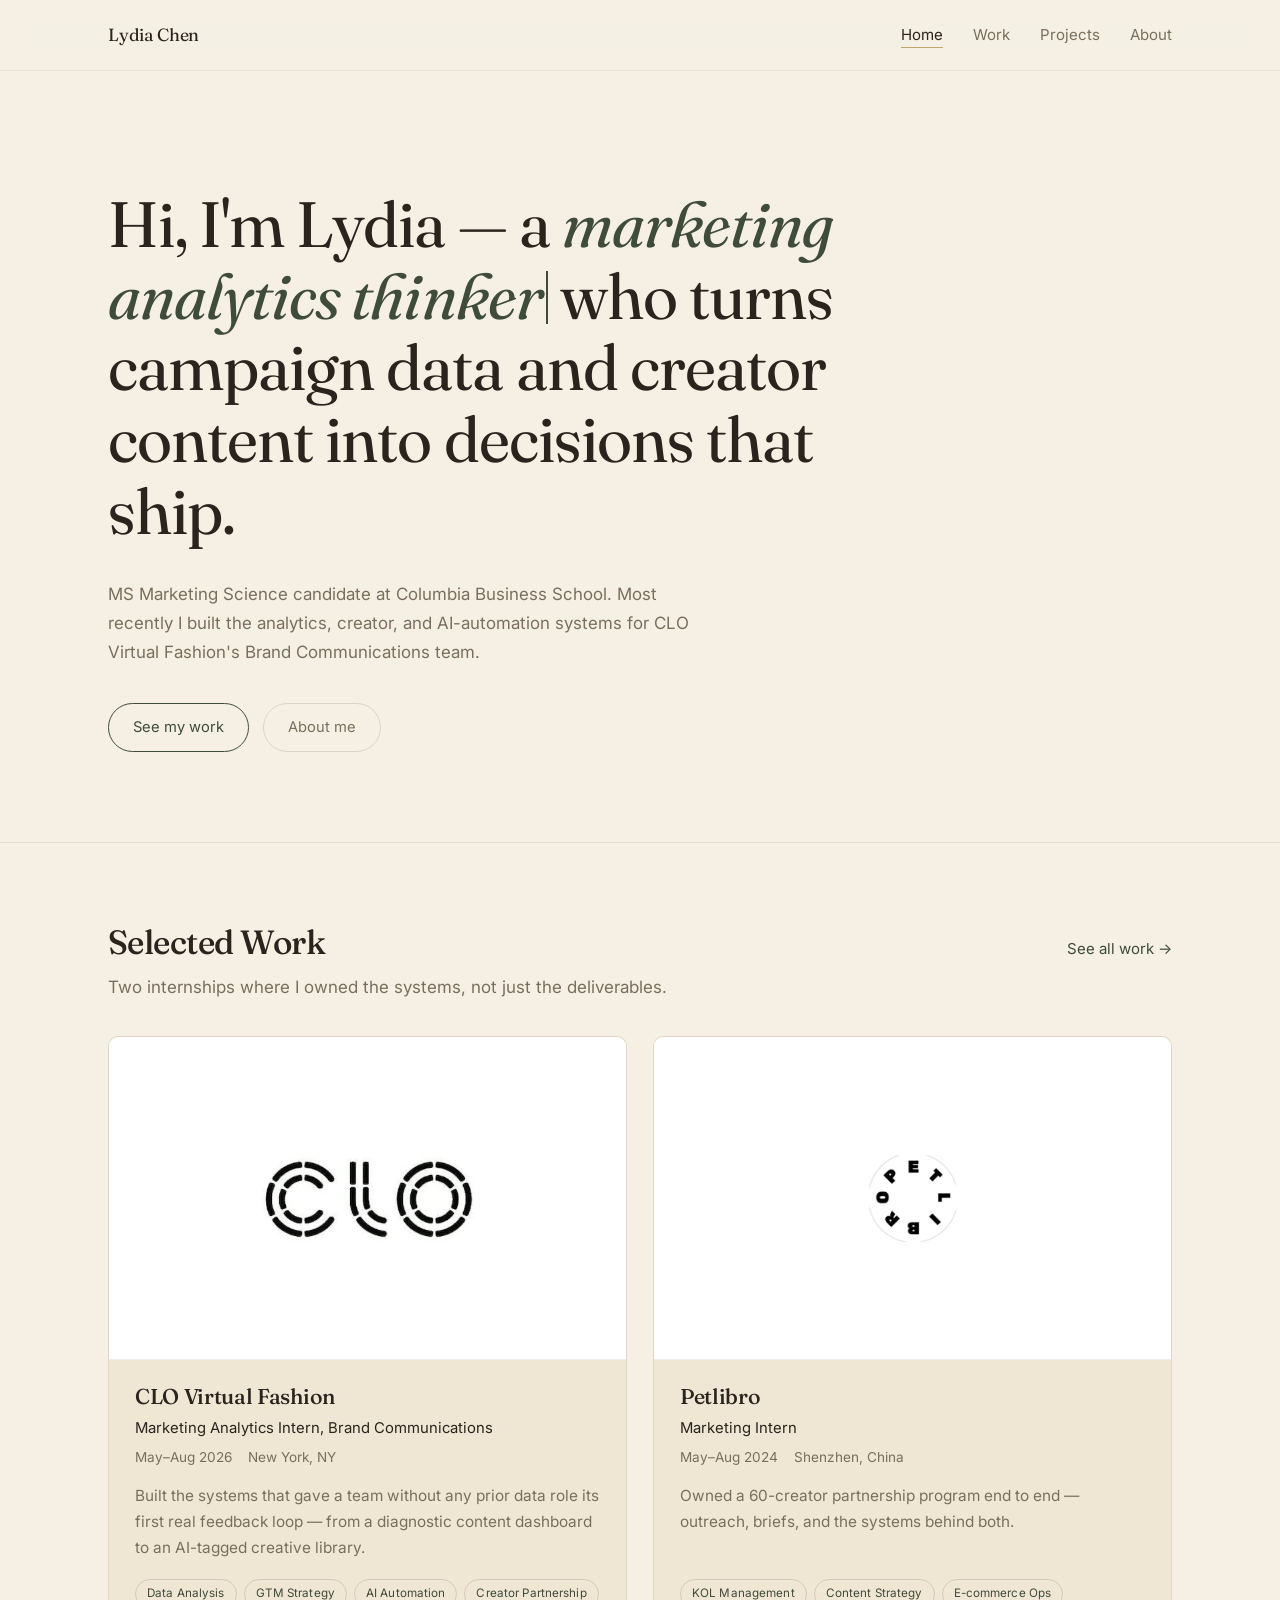
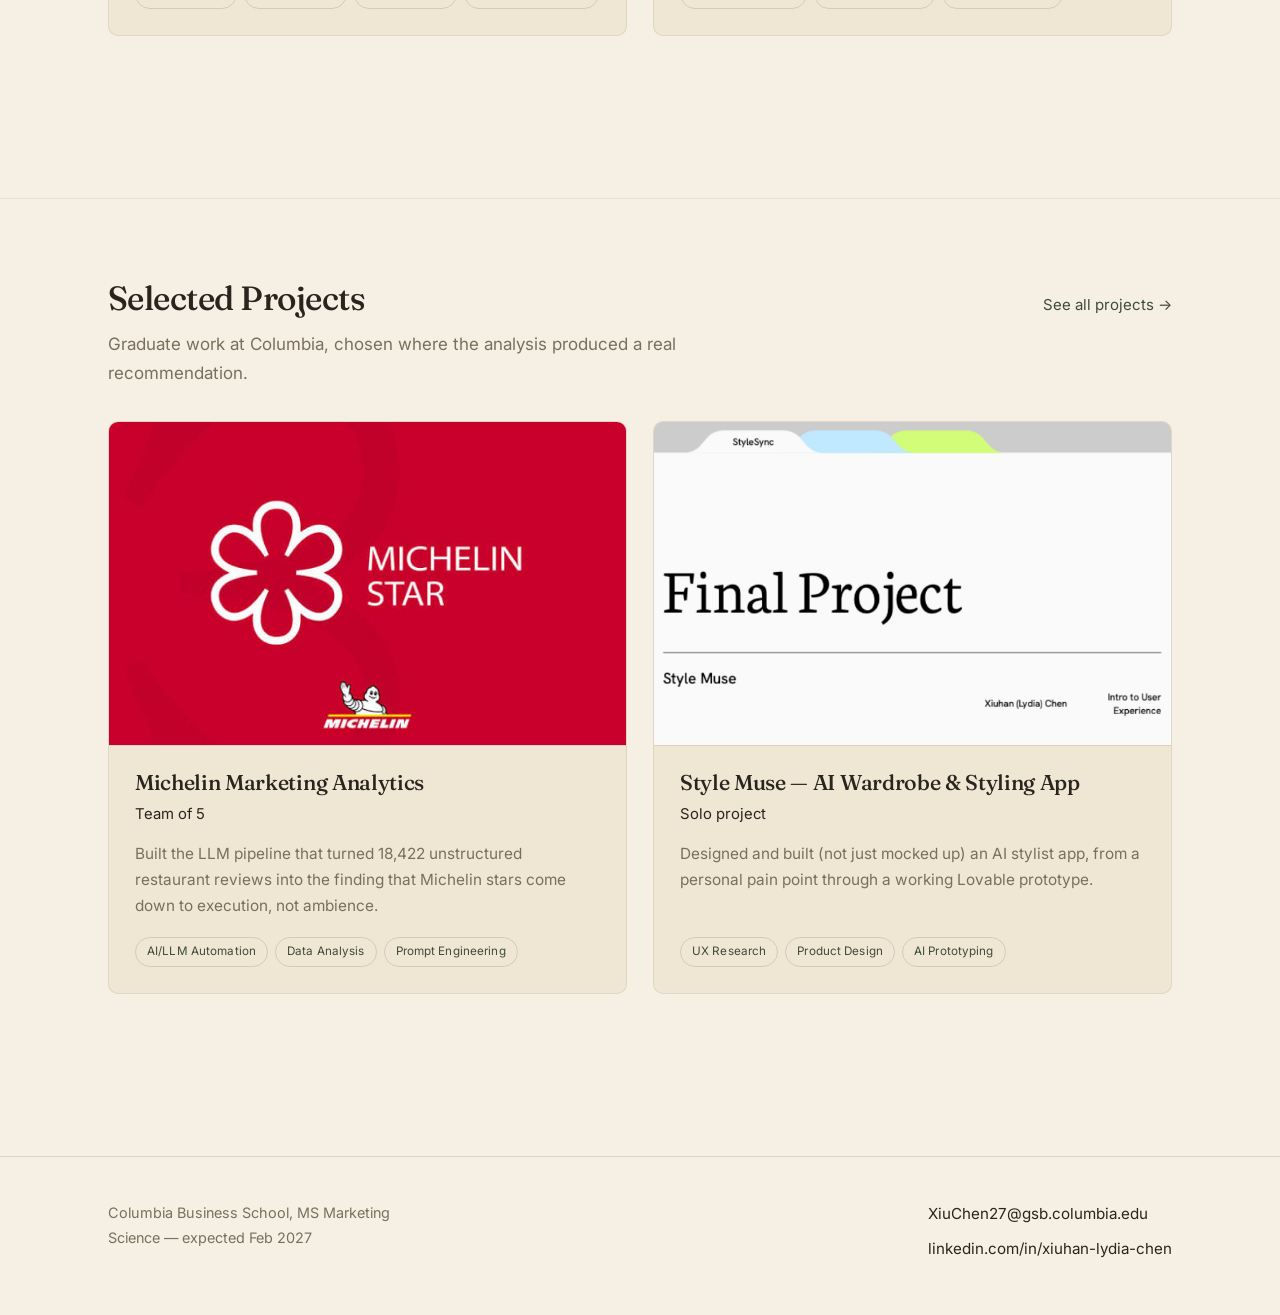
==== commit 804bbd04: "Add deck screenshots, brand logo covers and click-to-open media Project pages now carry the key slid" ====
--- a/index.html
+++ b/index.html
@@ -60,7 +60,7 @@
       <div class="card-grid">
 
         <a class="card" href="work-clo.html">
-          <div class="card-thumb"><img src="assets/clo/cover.jpg" alt="CLO Visual Asset Library interface" loading="lazy"></div>
+          <div class="card-thumb thumb-logo"><img src="assets/clo/cover.png" alt="CLO Virtual Fashion logo" loading="lazy"></div>
           <div class="card-body">
             <h3 class="card-title">CLO Virtual Fashion</h3>
             <p class="card-role">Marketing Analytics Intern, Brand Communications</p>
@@ -76,7 +76,7 @@
         </a>
 
         <a class="card" href="work-petlibro.html">
-          <div class="card-thumb thumb-top"><img src="assets/petlibro/cover.jpg" alt="Petlibro TikTok profile" loading="lazy"></div>
+          <div class="card-thumb thumb-logo"><img src="assets/petlibro/cover.png" alt="Petlibro logo" loading="lazy"></div>
           <div class="card-body">
             <h3 class="card-title">Petlibro</h3>
             <p class="card-role">Marketing Intern</p>
@@ -107,7 +107,7 @@
       <div class="card-grid">
 
         <a class="card" href="projects-michelin.html">
-          <div class="card-thumb"><img src="assets/michelin/cover.png" alt="Michelin marketing analytics deck title slide" loading="lazy"></div>
+          <div class="card-thumb"><img src="assets/michelin/cover.png" alt="Michelin Star" loading="lazy"></div>
           <div class="card-body">
             <h3 class="card-title">Michelin Marketing Analytics</h3>
             <p class="card-role">Team of 5</p>
--- a/style.css
+++ b/style.css
@@ -341,6 +341,22 @@
 
 .card-thumb.thumb-top img { object-position: center top; }
 
+/* Logo covers sit on their own white ground, so give them room to breathe */
+.card-thumb.thumb-logo {
+  background: #FFFFFF;
+  display: flex;
+  align-items: center;
+  justify-content: center;
+}
+
+.card-thumb.thumb-logo img {
+  width: 62%;
+  height: auto;
+  object-fit: contain;
+}
+
+.card:hover .card-thumb.thumb-logo img { transform: scale(1.05); }
+
 .card-body {
   padding: 24px 26px 26px;
   display: flex;
@@ -663,6 +679,100 @@
 .next-nav a:hover { border-bottom: 1px solid var(--accent); }
 
 /* ===========================================================
+   Lightbox
+=========================================================== */
+.is-zoomable { cursor: zoom-in; }
+
+.shot img.is-zoomable,
+.shot-portrait img.is-zoomable,
+.detail-hero img.is-zoomable {
+  transition: opacity 0.2s ease;
+}
+
+.shot img.is-zoomable:hover,
+.shot-portrait img.is-zoomable:hover,
+.detail-hero img.is-zoomable:hover {
+  opacity: 0.88;
+}
+
+.media-video { position: relative; }
+
+.zoom-btn {
+  position: absolute;
+  top: 8px;
+  right: 8px;
+  font-family: var(--sans);
+  font-size: 0.74rem;
+  padding: 5px 11px;
+  border-radius: 999px;
+  border: 0;
+  background: color-mix(in srgb, var(--ink) 74%, transparent);
+  color: var(--bg);
+  cursor: pointer;
+  backdrop-filter: blur(4px);
+}
+
+.zoom-btn:hover { background: var(--ink); }
+
+.lightbox {
+  position: fixed;
+  inset: 0;
+  z-index: 100;
+  background: color-mix(in srgb, var(--ink) 93%, transparent);
+  display: flex;
+  flex-direction: column;
+  align-items: center;
+  justify-content: center;
+  gap: 16px;
+  padding: clamp(20px, 5vw, 56px);
+  cursor: zoom-out;
+}
+
+.lightbox-stage {
+  display: flex;
+  align-items: center;
+  justify-content: center;
+  max-width: 100%;
+  max-height: 84vh;
+}
+
+.lightbox-stage img,
+.lightbox-stage video {
+  max-width: 100%;
+  max-height: 84vh;
+  width: auto;
+  height: auto;
+  border-radius: 6px;
+  cursor: default;
+  background: var(--bg-sunk);
+}
+
+.lightbox-caption {
+  color: var(--bg);
+  font-size: 0.88rem;
+  text-align: center;
+  max-width: 62ch;
+  opacity: 0.82;
+}
+
+.lightbox-close {
+  position: absolute;
+  top: clamp(12px, 3vw, 26px);
+  right: clamp(12px, 3vw, 26px);
+  width: 42px;
+  height: 42px;
+  border-radius: 999px;
+  border: 1px solid color-mix(in srgb, var(--bg) 40%, transparent);
+  background: transparent;
+  color: var(--bg);
+  font-size: 1.5rem;
+  line-height: 1;
+  cursor: pointer;
+}
+
+.lightbox-close:hover { background: color-mix(in srgb, var(--bg) 16%, transparent); }
+
+/* ===========================================================
    About page
 =========================================================== */
 .about-grid {
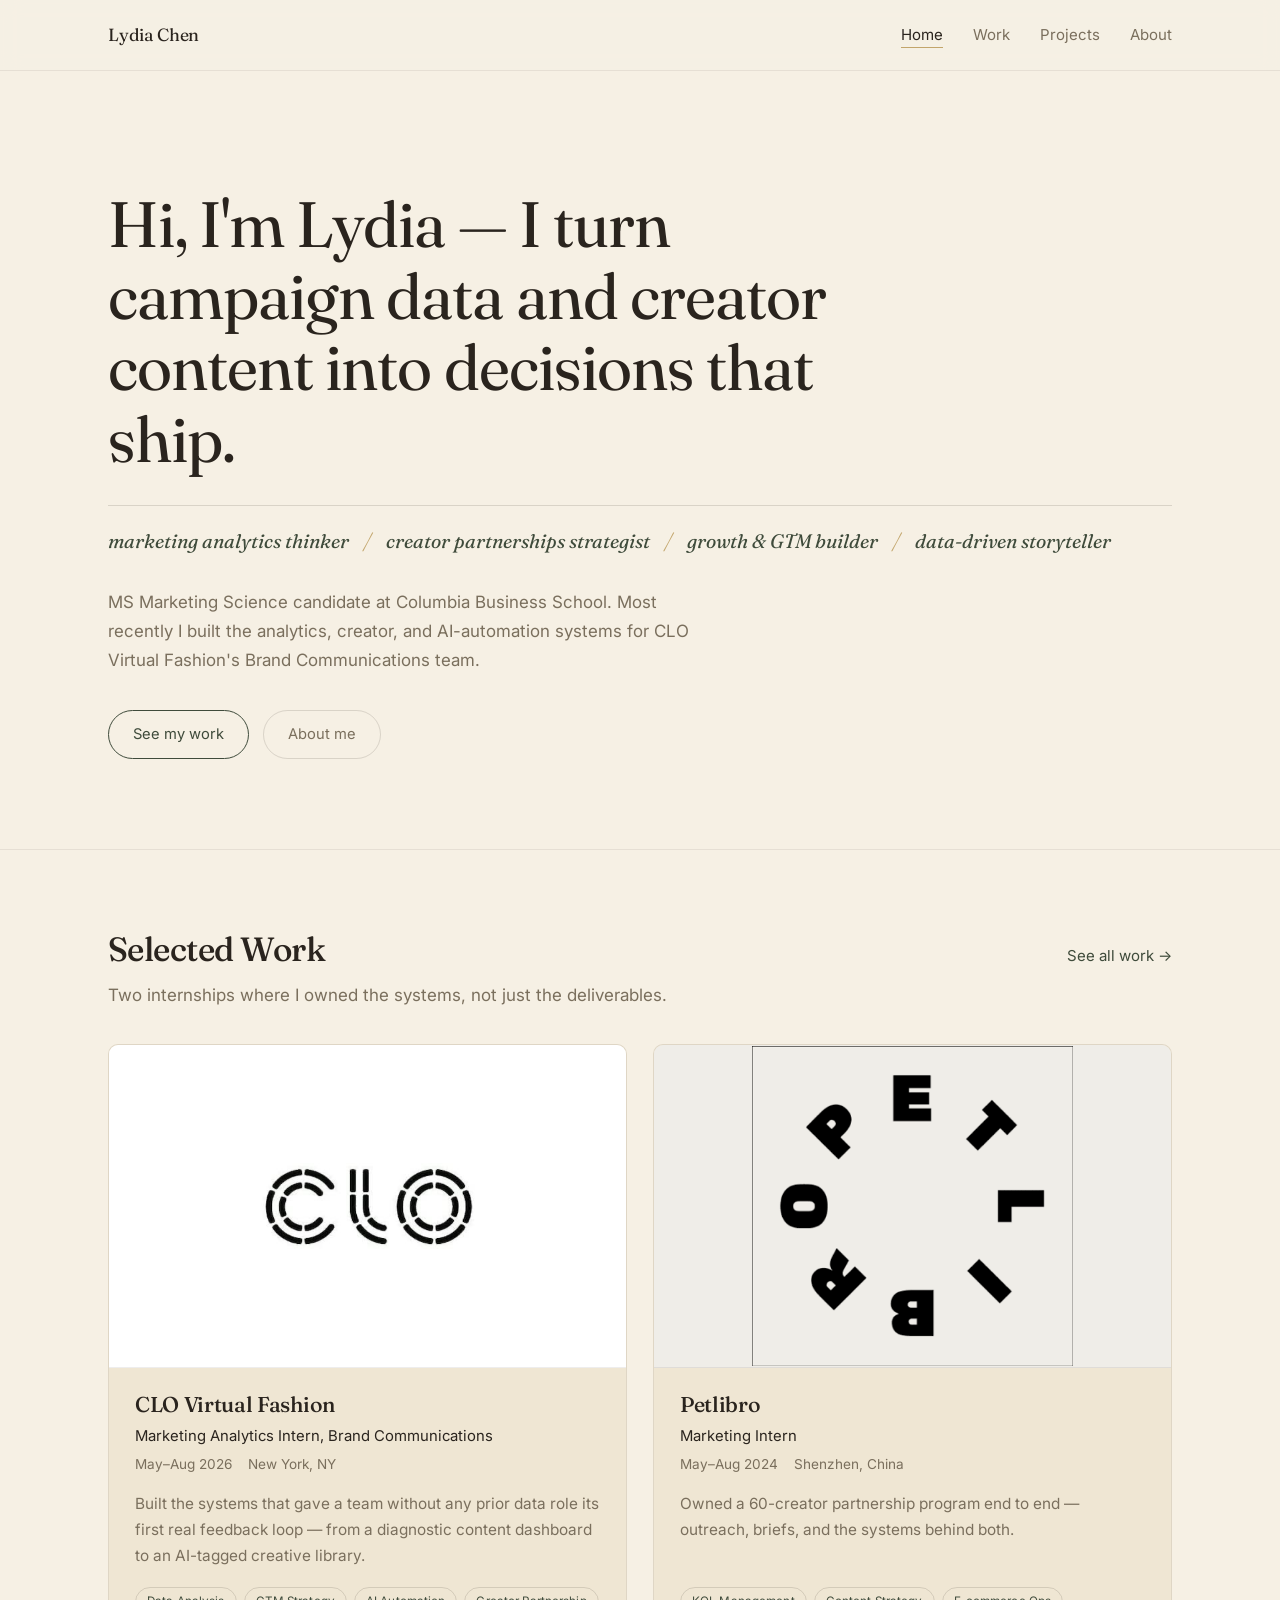
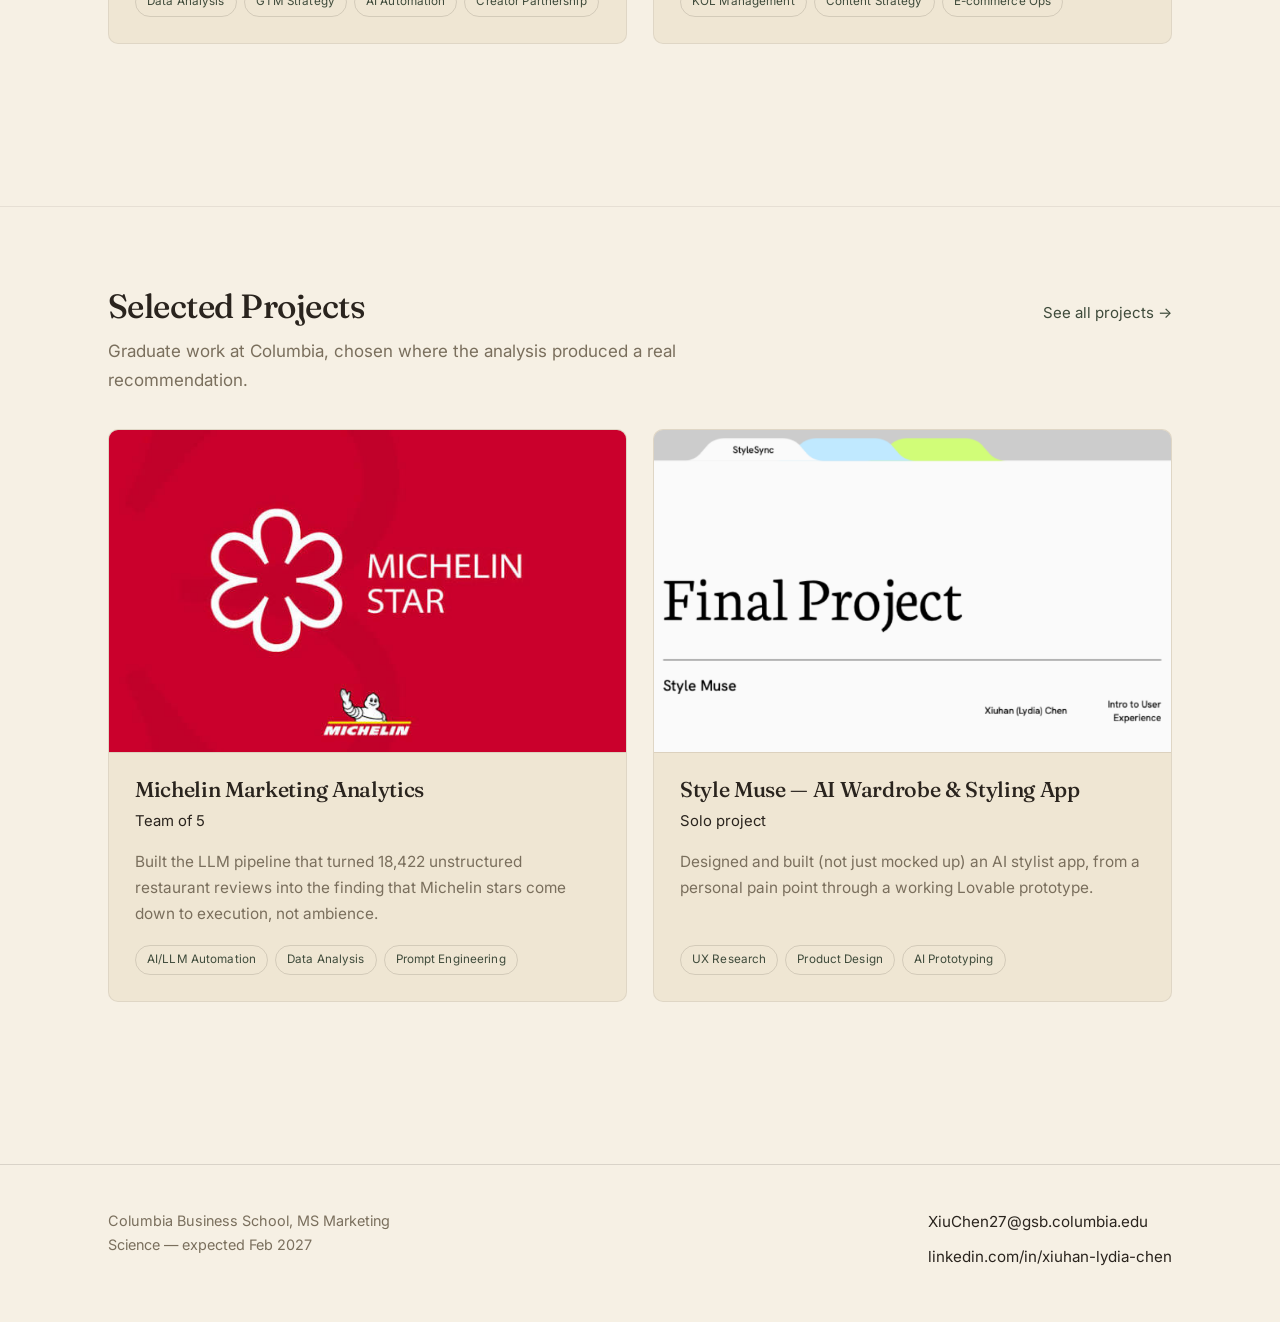
==== commit 878444c8: "Fix lightbox showing on load, swap hero typewriter for a static list The lightbox set display:flex o" ====
--- a/index.html
+++ b/index.html
@@ -31,12 +31,14 @@
 
   <section class="hero">
     <div class="wrap">
-      <h1 class="hero-line">
-        Hi, I'm Lydia — a
-        <span class="type" id="typeTarget" aria-hidden="true" data-phrases='["marketing analytics thinker","creator partnerships strategist","growth &amp; GTM builder","data-driven storyteller"]'>marketing analytics thinker</span><span class="caret" aria-hidden="true"></span>
-        <span class="sr-only">marketing analytics thinker, creator partnerships strategist, growth and GTM builder, data-driven storyteller</span>
-        who turns campaign data and creator content into decisions that ship.
-      </h1>
+      <h1 class="hero-line">Hi, I'm Lydia — I turn campaign data and creator content into decisions that ship.</h1>
+
+      <ul class="hero-roles">
+        <li>marketing analytics thinker</li>
+        <li>creator partnerships strategist</li>
+        <li>growth &amp; GTM builder</li>
+        <li>data-driven storyteller</li>
+      </ul>
 
       <p class="hero-sub">MS Marketing Science candidate at Columbia Business School. Most recently I built the analytics, creator, and AI-automation systems for CLO Virtual Fashion's Brand Communications team.</p>
 
@@ -76,7 +78,7 @@
         </a>
 
         <a class="card" href="work-petlibro.html">
-          <div class="card-thumb thumb-logo"><img src="assets/petlibro/cover.png" alt="Petlibro logo" loading="lazy"></div>
+          <div class="card-thumb thumb-logo" style="--logo-bg:#EFEDE8"><img src="assets/petlibro/cover.png" alt="Petlibro logo" loading="lazy"></div>
           <div class="card-body">
             <h3 class="card-title">Petlibro</h3>
             <p class="card-role">Marketing Intern</p>
--- a/style.css
+++ b/style.css
@@ -183,28 +183,64 @@
   font-weight: 400;
 }
 
-.type {
+@keyframes rise {
+  from { opacity: 0; transform: translateY(12px); }
+  to { opacity: 1; transform: none; }
+}
+
+.hero-line,
+.hero-roles,
+.hero-sub,
+.hero-cta {
+  opacity: 0;
+  animation: rise 0.62s ease forwards;
+}
+
+.hero-line { animation-delay: 0.04s; }
+.hero-roles { animation-delay: 0.16s; }
+.hero-sub { animation-delay: 0.26s; }
+.hero-cta { animation-delay: 0.34s; }
+
+@media (prefers-reduced-motion: reduce) {
+  .hero-line,
+  .hero-roles,
+  .hero-sub,
+  .hero-cta {
+    opacity: 1;
+    animation: none;
+    transform: none;
+  }
+}
+
+.hero-roles {
+  list-style: none;
+  margin: 30px 0 0;
+  padding: 22px 0 0;
+  border-top: 1px solid var(--line);
+  max-width: 30ch;
+  display: flex;
+  flex-direction: column;
+  gap: 7px;
+  font-family: var(--serif);
+  font-style: italic;
+  font-size: clamp(1.02rem, 1.7vw, 1.22rem);
   color: var(--accent);
-  font-style: italic;
-}
-
-.caret {
-  display: inline-block;
-  width: 2px;
-  height: 0.82em;
-  margin-left: 3px;
-  vertical-align: -0.08em;
-  background: var(--accent);
-  animation: blink 1.05s steps(1) infinite;
-}
-
-@keyframes blink {
-  0%, 49% { opacity: 1; }
-  50%, 100% { opacity: 0; }
-}
-
-@media (prefers-reduced-motion: reduce) {
-  .caret { animation: none; opacity: 1; }
+  line-height: 1.35;
+}
+
+@media (min-width: 820px) {
+  .hero-roles {
+    max-width: none;
+    flex-direction: row;
+    flex-wrap: wrap;
+    gap: 10px 0;
+  }
+
+  .hero-roles li:not(:last-child)::after {
+    content: '/';
+    color: var(--accent-2);
+    margin: 0 14px;
+  }
 }
 
 .hero-sub {
@@ -343,7 +379,7 @@
 
 /* Logo covers sit on their own white ground, so give them room to breathe */
 .card-thumb.thumb-logo {
-  background: #FFFFFF;
+  background: var(--logo-bg, #FFFFFF);
   display: flex;
   align-items: center;
   justify-content: center;
@@ -714,6 +750,9 @@
 
 .zoom-btn:hover { background: var(--ink); }
 
+/* display:flex would otherwise beat the UA rule for [hidden] */
+.lightbox[hidden] { display: none; }
+
 .lightbox {
   position: fixed;
   inset: 0;
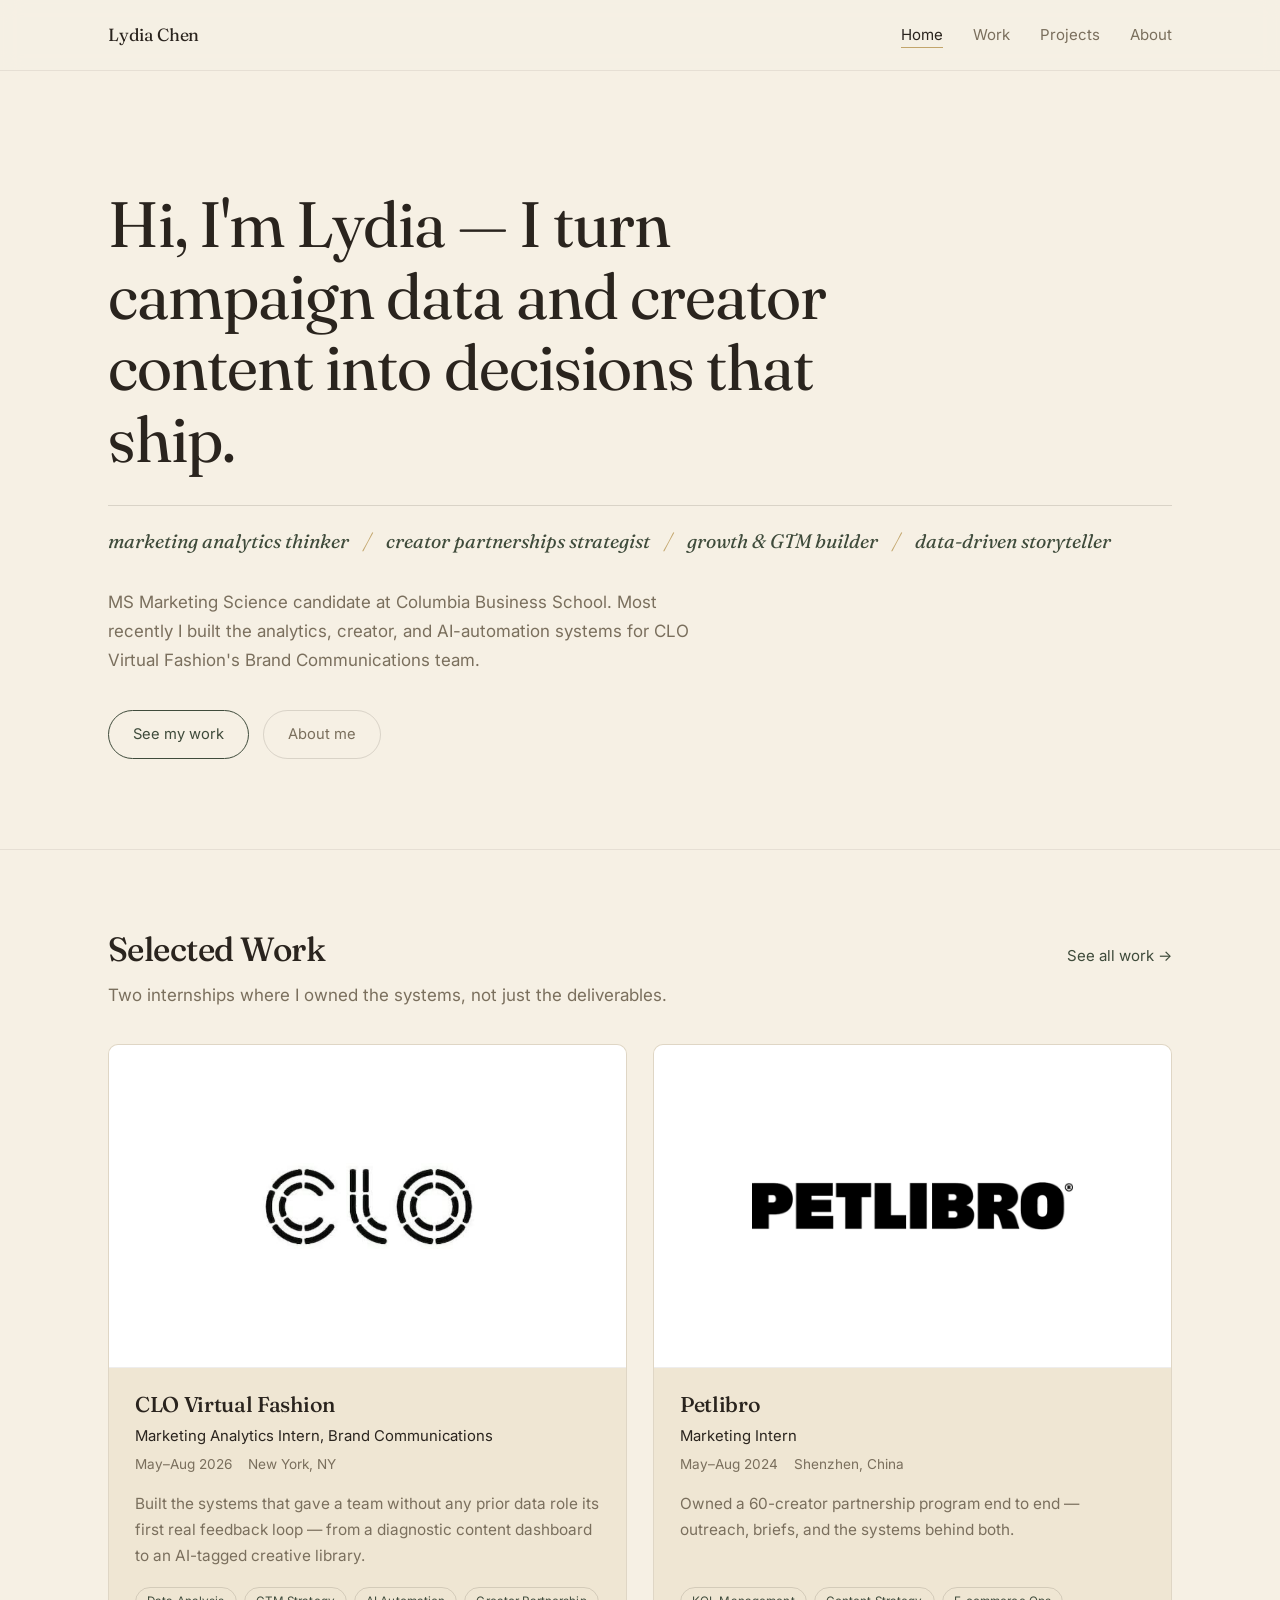
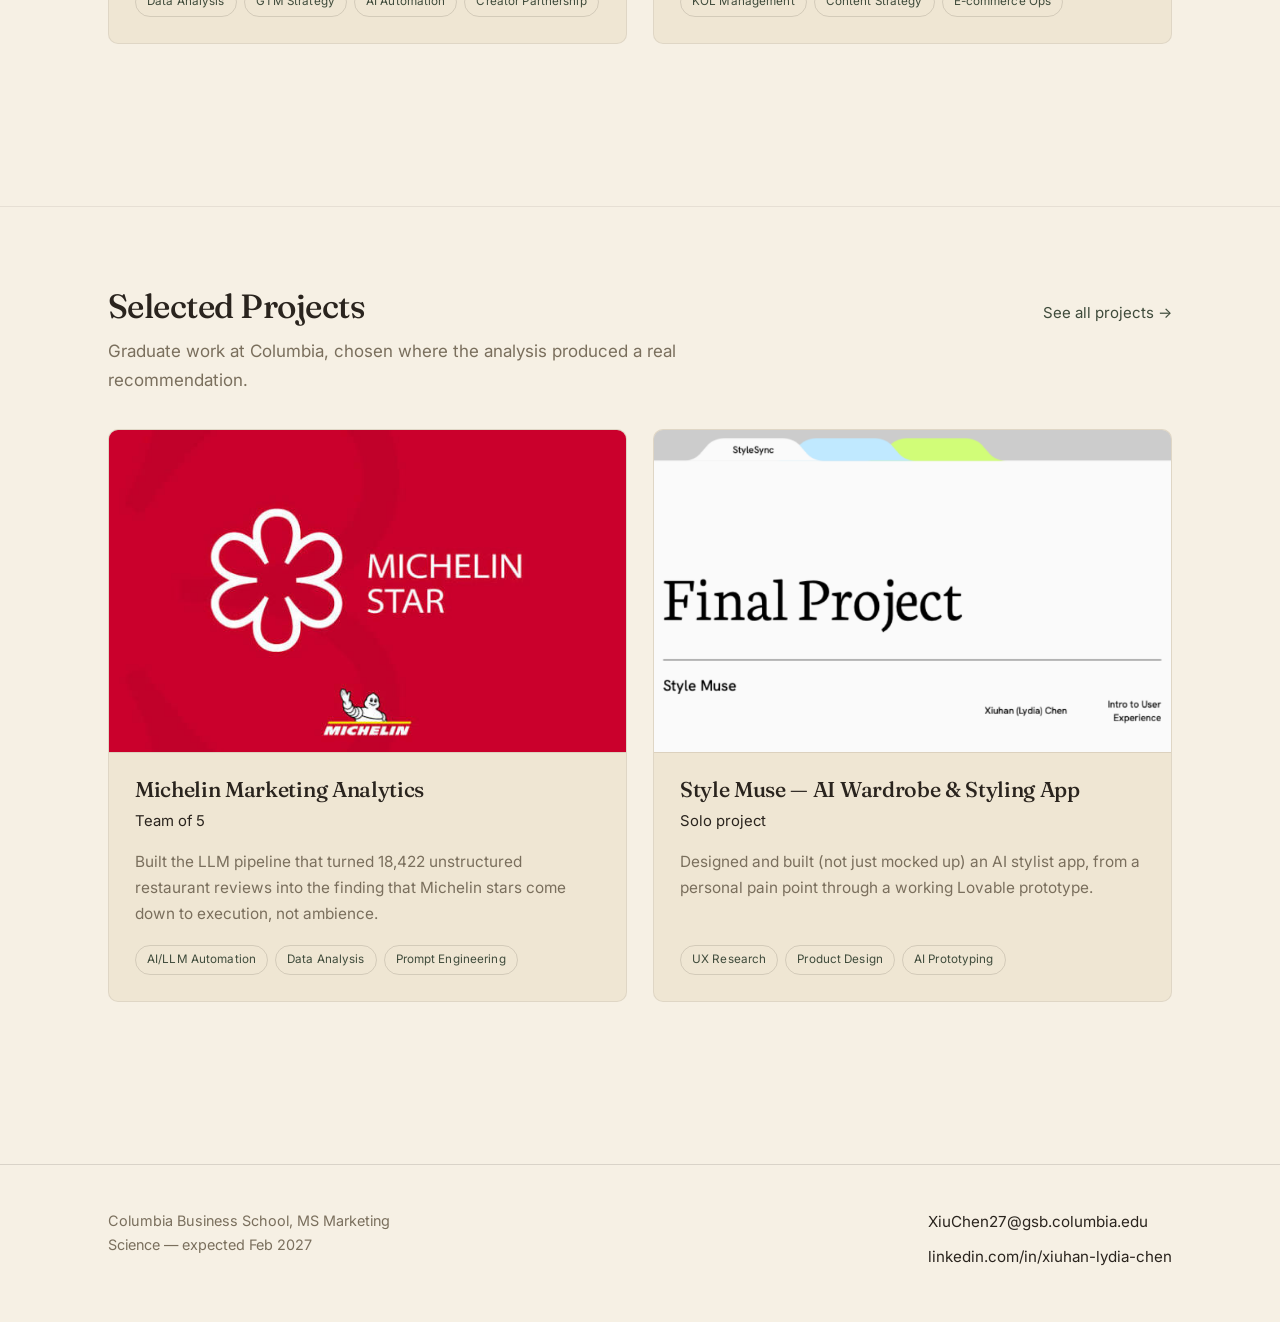
==== commit f57f6d3a: "Use the Petlibro wordmark as its card cover The new logo sits on plain white, so the tile no longer " ====
--- a/index.html
+++ b/index.html
@@ -78,7 +78,7 @@
         </a>
 
         <a class="card" href="work-petlibro.html">
-          <div class="card-thumb thumb-logo" style="--logo-bg:#EFEDE8"><img src="assets/petlibro/cover.png" alt="Petlibro logo" loading="lazy"></div>
+          <div class="card-thumb thumb-logo"><img src="assets/petlibro/cover.png" alt="Petlibro logo" loading="lazy"></div>
           <div class="card-body">
             <h3 class="card-title">Petlibro</h3>
             <p class="card-role">Marketing Intern</p>
--- a/style.css
+++ b/style.css
@@ -827,6 +827,19 @@
   margin-bottom: 1.15em;
 }
 
+.about-portrait {
+  margin: 0;
+  border: 1px solid var(--line-soft);
+  border-radius: 10px;
+  overflow: hidden;
+  background: var(--bg-sunk);
+}
+
+.about-portrait img {
+  width: 100%;
+  height: auto;
+}
+
 @media (max-width: 760px) {
   .about-grid { grid-template-columns: 1fr; }
   .about-portrait { max-width: 280px; }
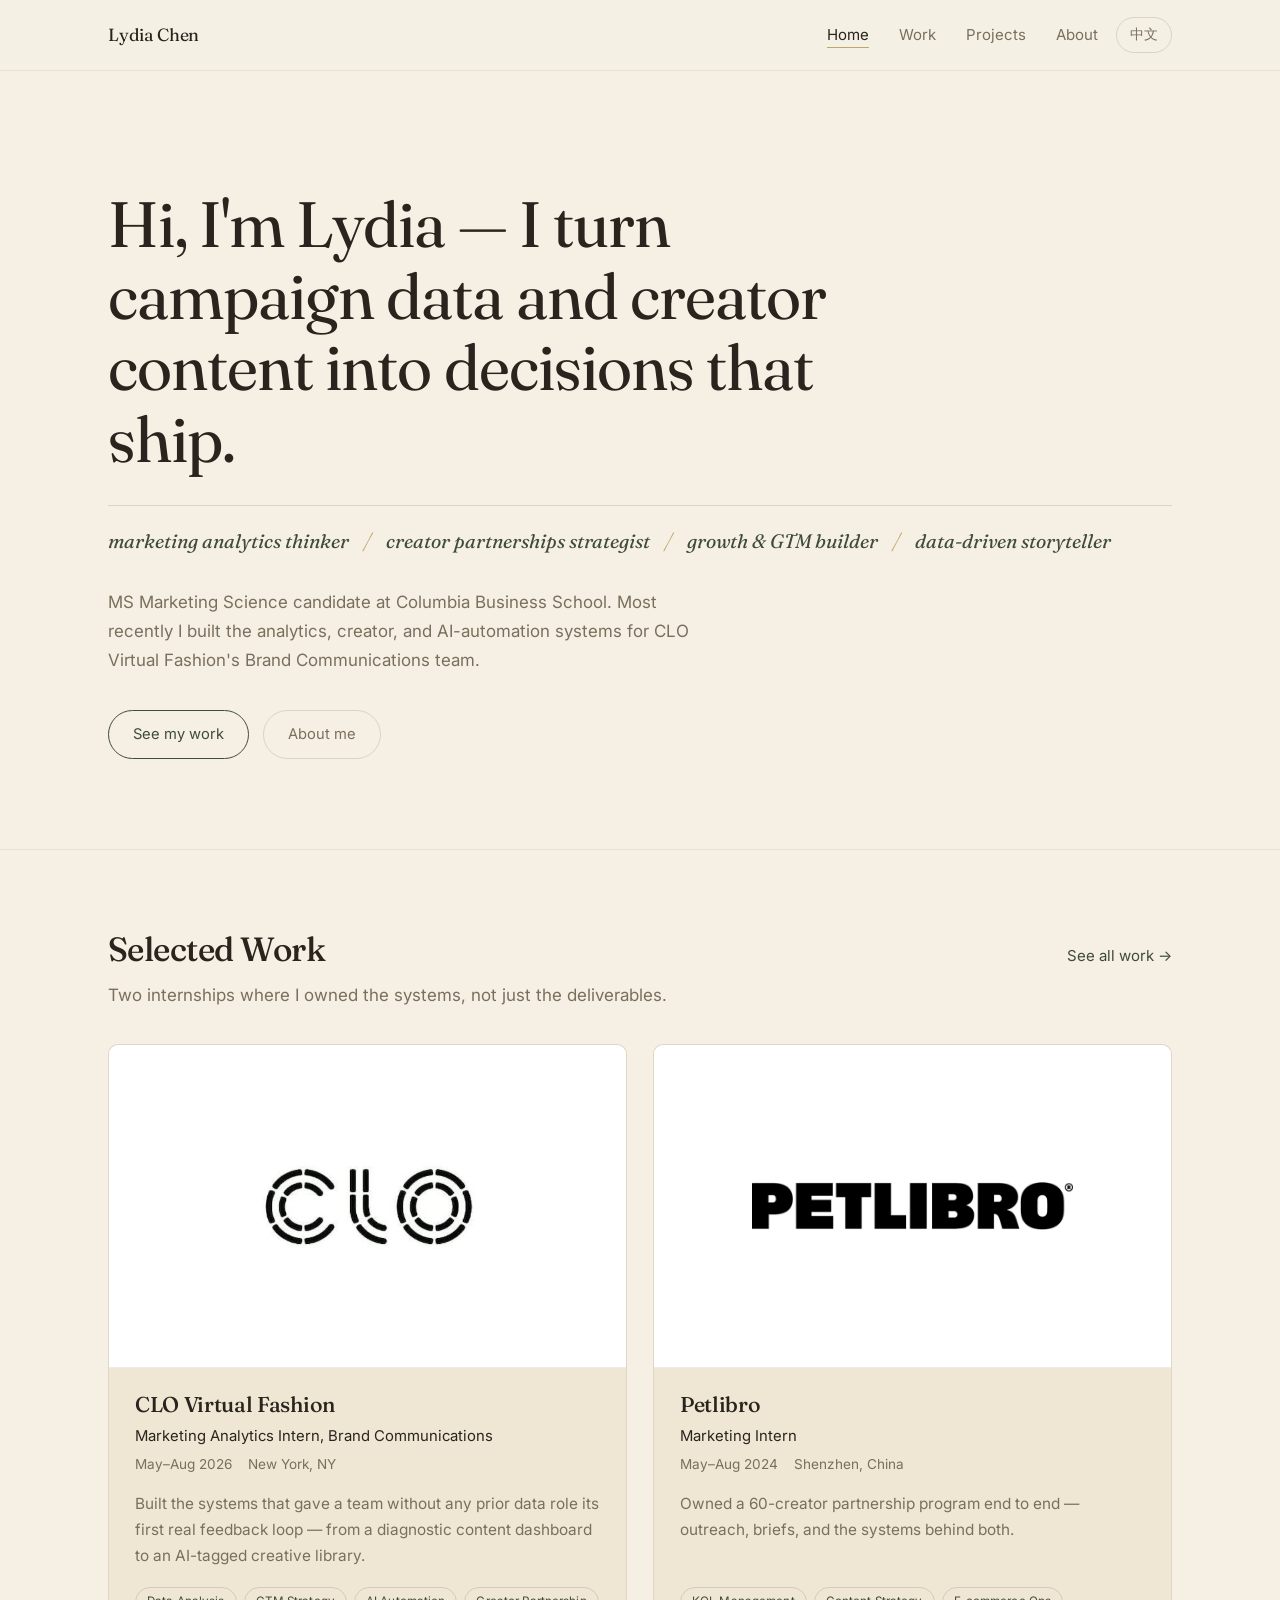
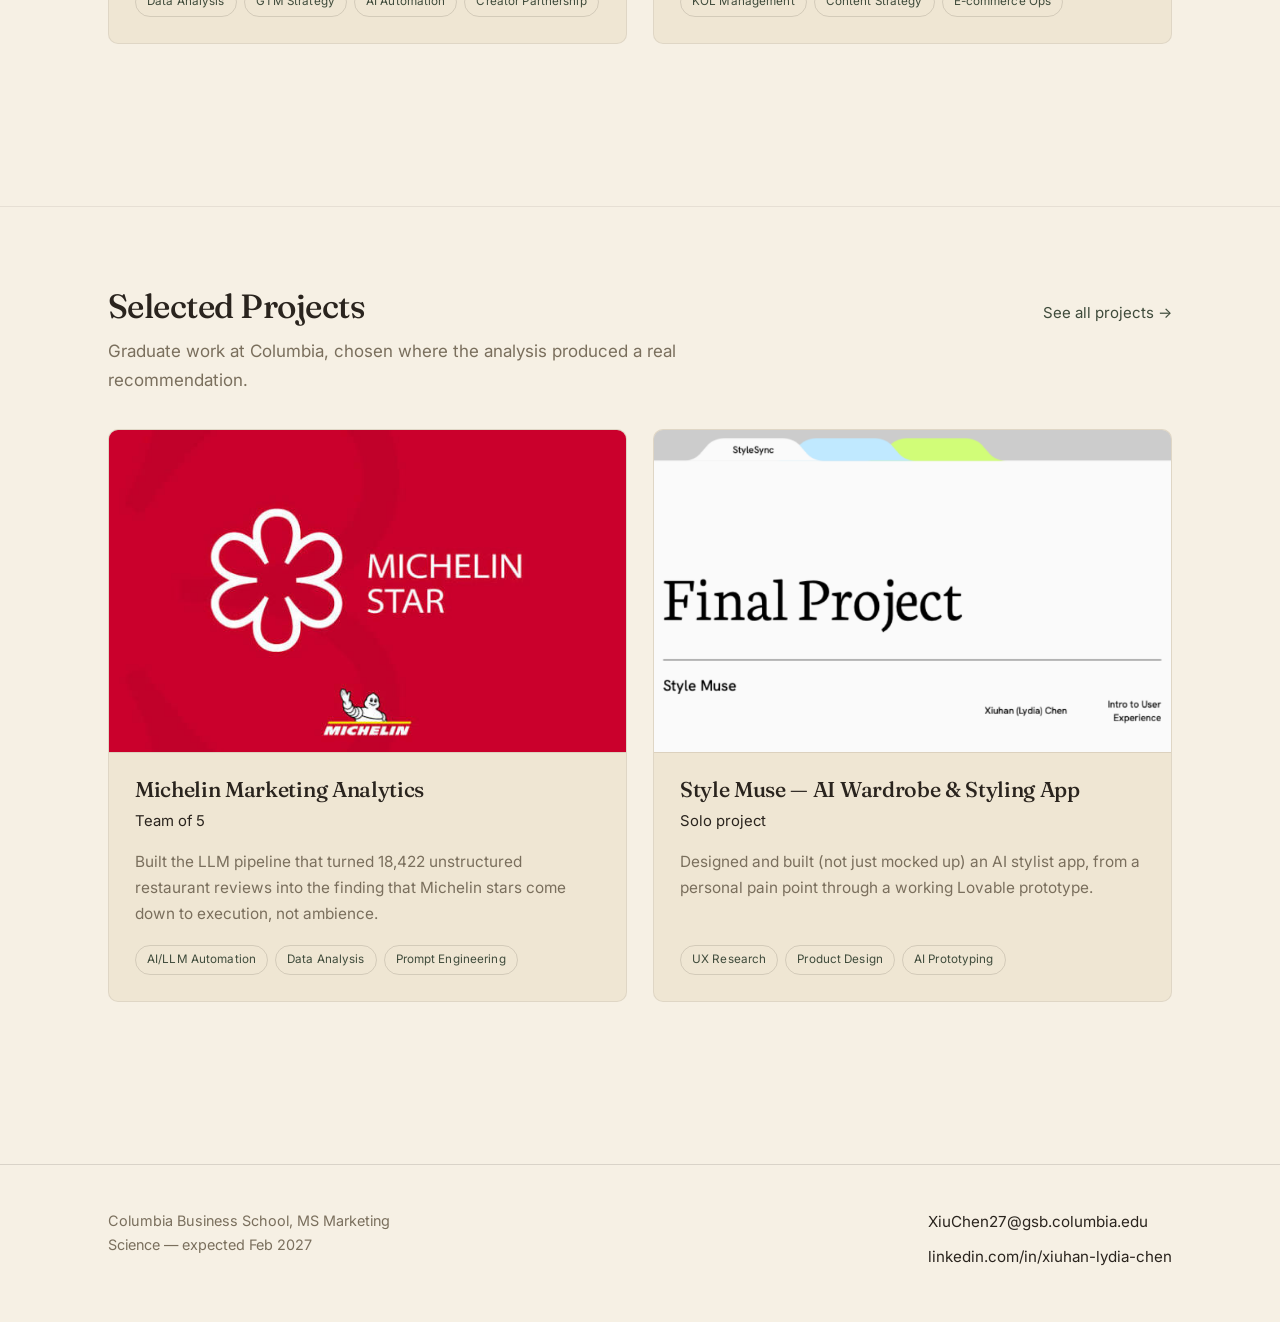
==== commit 0761934d: "Link to the Chinese site from the nav Adds a language switcher beside the menu on every page, pointi" ====
--- a/index.html
+++ b/index.html
@@ -16,14 +16,17 @@
 <header class="nav">
   <div class="wrap nav-inner">
     <a class="nav-logo" href="index.html">Lydia Chen</a>
-    <nav>
-      <ul class="nav-menu">
-        <li><a href="index.html" class="is-active">Home</a></li>
-        <li><a href="work.html">Work</a></li>
-        <li><a href="projects.html">Projects</a></li>
-        <li><a href="about.html">About</a></li>
-      </ul>
-    </nav>
+    <div class="nav-right">
+      <nav>
+        <ul class="nav-menu">
+          <li><a href="index.html" class="is-active">Home</a></li>
+          <li><a href="work.html">Work</a></li>
+          <li><a href="projects.html">Projects</a></li>
+          <li><a href="about.html">About</a></li>
+        </ul>
+      </nav>
+      <a class="nav-lang" href="https://lydiachen419-cmd.github.io/lydia-chen-portfolio-zh/">中文</a>
+    </div>
   </div>
 </header>
 
--- a/style.css
+++ b/style.css
@@ -961,3 +961,29 @@
 }
 
 .footer-links a:hover { color: var(--accent); border-bottom-color: var(--accent); }
+
+/* ===========================================================
+   Language switcher
+=========================================================== */
+.nav-right {
+  display: flex;
+  align-items: center;
+  gap: 18px;
+}
+
+.nav-lang {
+  font-size: 0.85rem;
+  color: var(--muted);
+  border: 1px solid var(--line);
+  border-radius: 999px;
+  padding: 5px 13px;
+  transition: color 0.2s ease, border-color 0.2s ease;
+  white-space: nowrap;
+}
+
+.nav-lang:hover { color: var(--accent); border-color: var(--accent); }
+
+@media (max-width: 560px) {
+  .nav-right { gap: 12px; }
+  .nav-lang { font-size: 0.78rem; padding: 4px 10px; }
+}
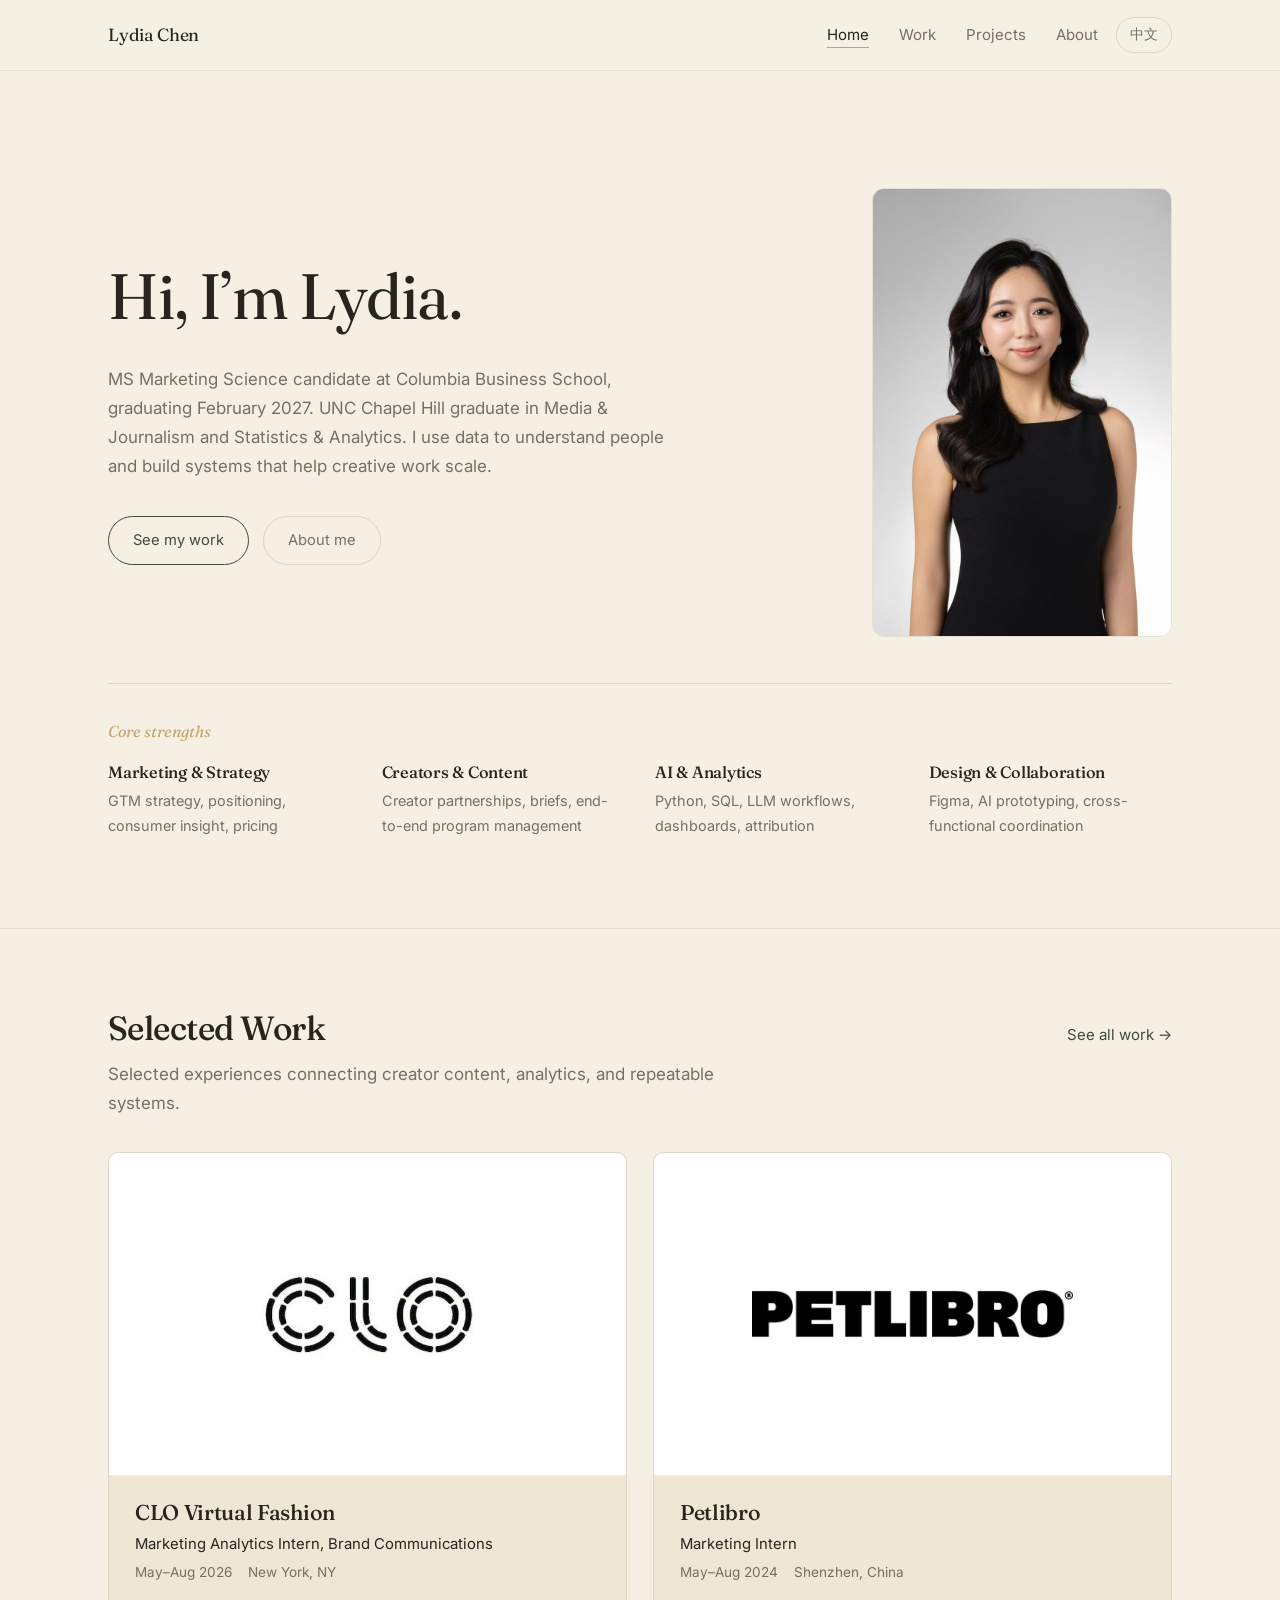
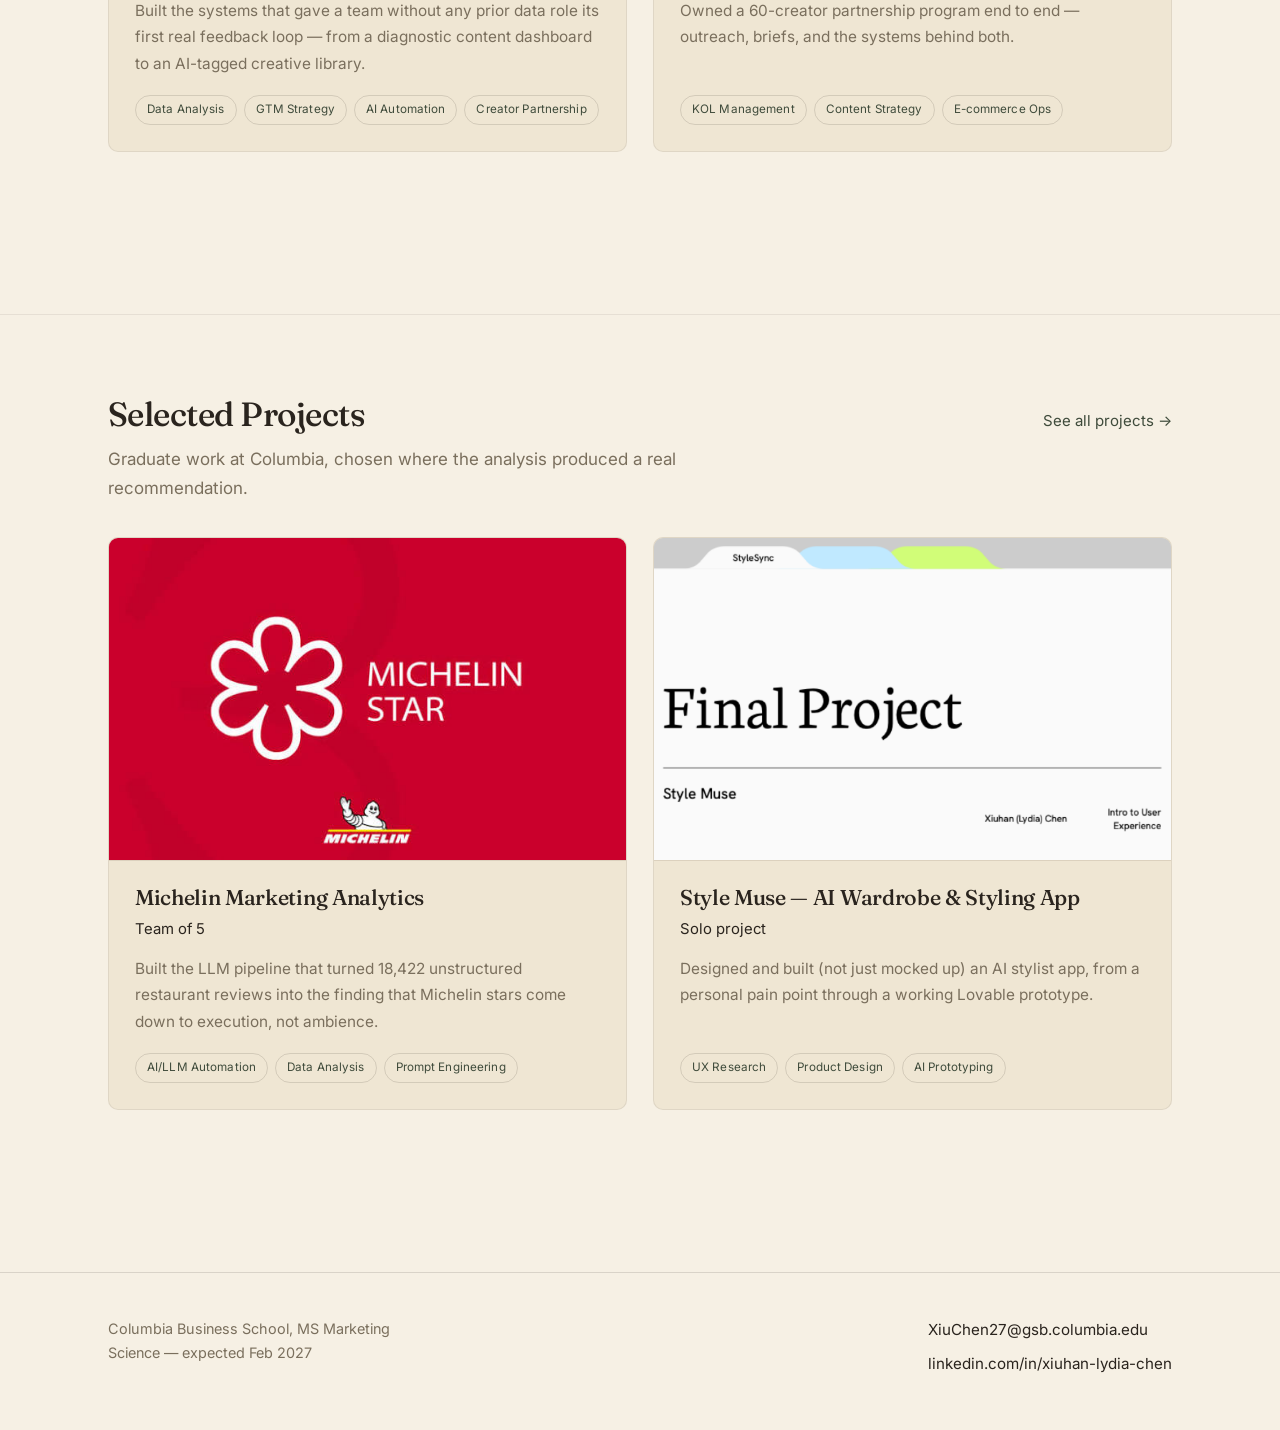
==== commit 1389afa2: "Match English portfolio to Chinese STAR structure and personal storyline" ====
--- a/index.html
+++ b/index.html
@@ -34,21 +34,16 @@
 
   <section class="hero">
     <div class="wrap">
-      <h1 class="hero-line">Hi, I'm Lydia — I turn campaign data and creator content into decisions that ship.</h1>
+      <div class="hero-intro-grid"><div class="hero-copy"><h1 class="hero-line">Hi, I’m Lydia.</h1>
 
-      <ul class="hero-roles">
-        <li>marketing analytics thinker</li>
-        <li>creator partnerships strategist</li>
-        <li>growth &amp; GTM builder</li>
-        <li>data-driven storyteller</li>
-      </ul>
 
-      <p class="hero-sub">MS Marketing Science candidate at Columbia Business School. Most recently I built the analytics, creator, and AI-automation systems for CLO Virtual Fashion's Brand Communications team.</p>
+
+      <p class="hero-sub">MS Marketing Science candidate at Columbia Business School, graduating February 2027. UNC Chapel Hill graduate in Media &amp; Journalism and Statistics &amp; Analytics. I use data to understand people and build systems that help creative work scale.</p>
 
       <div class="hero-cta">
         <a class="btn" href="work.html">See my work</a>
         <a class="btn btn-plain" href="about.html">About me</a>
-      </div>
+      </div></div><figure class="hero-portrait"><img src="assets/about/portrait.jpg" alt="Xiuhan (Lydia) Chen" width="800" decoding="async"></figure></div><div class="capabilities"><div class="capability-head">Core strengths</div><div class="capability"><h3>Marketing & Strategy</h3><p>GTM strategy, positioning, consumer insight, pricing</p></div><div class="capability"><h3>Creators & Content</h3><p>Creator partnerships, briefs, end-to-end program management</p></div><div class="capability"><h3>AI & Analytics</h3><p>Python, SQL, LLM workflows, dashboards, attribution</p></div><div class="capability"><h3>Design & Collaboration</h3><p>Figma, AI prototyping, cross-functional coordination</p></div></div>
     </div>
   </section>
 
@@ -57,7 +52,7 @@
       <div class="section-head">
         <div>
           <h2>Selected Work</h2>
-          <p class="section-lead">Two internships where I owned the systems, not just the deliverables.</p>
+          <p class="section-lead">Selected experiences connecting creator content, analytics, and repeatable systems.</p>
         </div>
         <a class="more-link" href="work.html">See all work →</a>
       </div>
--- a/style.css
+++ b/style.css
@@ -16,7 +16,7 @@
   --sans: 'Inter', -apple-system, BlinkMacSystemFont, 'Segoe UI', sans-serif;
 
   --page: 1120px;
-  --measure: 68ch;
+  --measure: 34em;
   --gutter: 28px;
 }
 
@@ -179,7 +179,7 @@
 
 .hero-line {
   font-size: clamp(2rem, 5.4vw, 4rem);
-  max-width: 20ch;
+  max-width: 17em;
   font-weight: 400;
 }
 
@@ -217,7 +217,7 @@
   margin: 30px 0 0;
   padding: 22px 0 0;
   border-top: 1px solid var(--line);
-  max-width: 30ch;
+  max-width: 19em;
   display: flex;
   flex-direction: column;
   gap: 7px;
@@ -245,7 +245,7 @@
 
 .hero-sub {
   margin-top: 34px;
-  max-width: 56ch;
+  max-width: 34em;
   color: var(--muted);
   font-size: 1.06rem;
 }
@@ -303,7 +303,7 @@
 .section-lead {
   margin-top: 12px;
   color: var(--muted);
-  max-width: 60ch;
+  max-width: 36em;
 }
 
 .more-link {
@@ -331,7 +331,7 @@
 .page-head p {
   margin-top: 18px;
   color: var(--muted);
-  max-width: 62ch;
+  max-width: 36em;
 }
 
 /* ===========================================================
@@ -515,7 +515,7 @@
 .detail-head h1 {
   font-size: clamp(2.2rem, 5.4vw, 3.5rem);
   font-weight: 400;
-  max-width: 18ch;
+  max-width: 15em;
 }
 
 .detail-role {
@@ -552,7 +552,7 @@
   font-family: var(--serif);
   font-size: clamp(1.15rem, 2.2vw, 1.42rem);
   line-height: 1.5;
-  max-width: 48ch;
+  max-width: 46em;
   margin-bottom: clamp(40px, 6vh, 64px);
   padding-left: 22px;
   border-left: 2px solid var(--accent-2);
@@ -584,15 +584,23 @@
 
 .chapter h2 {
   font-size: clamp(1.45rem, 2.8vw, 1.85rem);
-  max-width: 26ch;
+  max-width: 24em;
 }
 
 .chapter .tags { margin-bottom: 24px; }
 
 .prose p {
-  max-width: var(--measure);
+  max-width: none;
   margin-bottom: 1.15em;
 }
+
+.prose h3 {
+  font-size: 1.2rem;
+  margin: 1.9em 0 0.55em;
+  color: var(--ink);
+}
+
+.prose h3:first-child { margin-top: 0; }
 
 .prose p:last-child { margin-bottom: 0; }
 
@@ -607,7 +615,7 @@
 
 .media-row figure { margin: 0; }
 
-.shot { flex: 1 1 320px; min-width: 0; }
+.shot { flex: 1 1 430px; min-width: 0; }
 
 .shot img {
   width: 100%;
@@ -633,7 +641,7 @@
   font-size: clamp(1.2rem, 2.4vw, 1.5rem);
   line-height: 1.45;
   color: var(--accent);
-  max-width: 40ch;
+  max-width: 26em;
   margin: 34px 0;
   padding-left: 22px;
   border-left: 2px solid var(--accent);
@@ -660,7 +668,7 @@
   margin-top: 8px;
   color: var(--muted);
   font-size: 0.88rem;
-  max-width: 22ch;
+  max-width: 14em;
 }
 
 .link-list {
@@ -670,7 +678,6 @@
   display: flex;
   flex-direction: column;
   gap: 2px;
-  max-width: var(--measure);
 }
 
 .link-list a {
@@ -790,7 +797,7 @@
   color: var(--bg);
   font-size: 0.88rem;
   text-align: center;
-  max-width: 62ch;
+  max-width: 36em;
   opacity: 0.82;
 }
 
@@ -906,7 +913,7 @@
 .skill-group p {
   color: var(--muted);
   font-size: 0.96rem;
-  max-width: 42ch;
+  max-width: 26em;
 }
 
 .contact-row {
@@ -943,7 +950,7 @@
 .footer-note {
   color: var(--muted);
   font-size: 0.9rem;
-  max-width: 34ch;
+  max-width: 22em;
 }
 
 .footer-links {
@@ -987,3 +994,106 @@
   .nav-right { gap: 12px; }
   .nav-lang { font-size: 0.78rem; padding: 4px 10px; }
 }
+
+
+/* ===========================================================
+   Key slides
+=========================================================== */
+.highlights {
+  margin-top: 46px;
+  padding-top: 28px;
+  border-top: 1px solid var(--line);
+}
+
+.highlight-grid {
+  display: grid;
+  grid-template-columns: repeat(2, 1fr);
+  gap: 30px 26px;
+}
+
+@media (max-width: 700px) {
+  .highlight-grid { grid-template-columns: 1fr; }
+}
+
+/* a dense slide that needs the whole row to stay readable */
+.highlight-wide { grid-column: 1 / -1; }
+
+.highlight { margin: 0; }
+
+.highlight img {
+  width: 100%;
+  height: auto;
+  border: 1px solid var(--line-soft);
+  border-radius: 8px;
+  background: var(--bg-sunk);
+}
+
+.highlight figcaption {
+  margin-top: 11px;
+  font-size: 0.9rem;
+  line-height: 1.6;
+  color: var(--muted);
+}
+
+/* Compact STAR narratives, aligned with the slide width. */
+.star-story { margin-top: 28px; }
+.star-row { display: grid; grid-template-columns: 88px minmax(0,1fr); gap: 20px; padding: 16px 0; border-bottom: 1px solid var(--line-soft); }
+.prose.star-story .star-row h3 { font-family: var(--sans); font-size: .88rem; color: var(--muted); margin: 3px 0 0; }
+.prose.star-story .star-row p { margin: 0; }
+.star-row:last-child { border-bottom: 0; }
+.star-row:last-child h3 { color: var(--accent); }
+@media(max-width:560px) { .star-row { grid-template-columns: 1fr; gap: 7px; } }
+
+
+.automation-flow { display:grid; grid-template-columns:repeat(2,minmax(0,1fr)); gap:24px; padding-left:24px; margin-top:24px; }
+.automation-flow p { color:var(--muted); margin-top:8px; }
+@media(max-width:560px) { .automation-flow { grid-template-columns:1fr; } }
+
+
+/* Homepage portrait alongside the introduction. */
+.hero-intro-grid { display:grid; grid-template-columns:minmax(0,1fr) minmax(220px,300px); gap:clamp(32px,5vw,64px); align-items:center; }
+.hero-copy { min-width:0; }
+.hero-portrait { margin:0; }
+.hero-portrait img { display:block; width:100%; height:auto; border-radius:12px; border:1px solid var(--line-soft); }
+@media(max-width:760px) { .hero-intro-grid { grid-template-columns:1fr; gap:32px; } .hero-portrait { width:min(100%,280px); } }
+
+.star-row { grid-template-columns:100px minmax(0,1fr); }
+@media(max-width:560px) { .star-row { grid-template-columns:1fr; } }
+
+.capabilities {
+  display: grid;
+  grid-template-columns: repeat(4, 1fr);
+  gap: 26px 30px;
+  margin-top: 46px;
+  padding-top: 34px;
+  border-top: 1px solid var(--line);
+}
+
+.capability h3 {
+  font-size: 1.02rem;
+  margin-bottom: 8px;
+}
+
+.capability p {
+  color: var(--muted);
+  font-size: 0.9rem;
+  line-height: 1.7;
+}
+
+@media (max-width: 860px) {
+  .capabilities { grid-template-columns: repeat(2, 1fr); }
+}
+
+@media (max-width: 460px) {
+  .capabilities { grid-template-columns: 1fr; gap: 22px; }
+}
+
+
+.capability-head {
+  grid-column: 1 / -1;
+  font-family: var(--serif);
+  font-style: italic;
+  font-size: 1rem;
+  color: var(--accent-2);
+  margin-bottom: -8px;
+}
